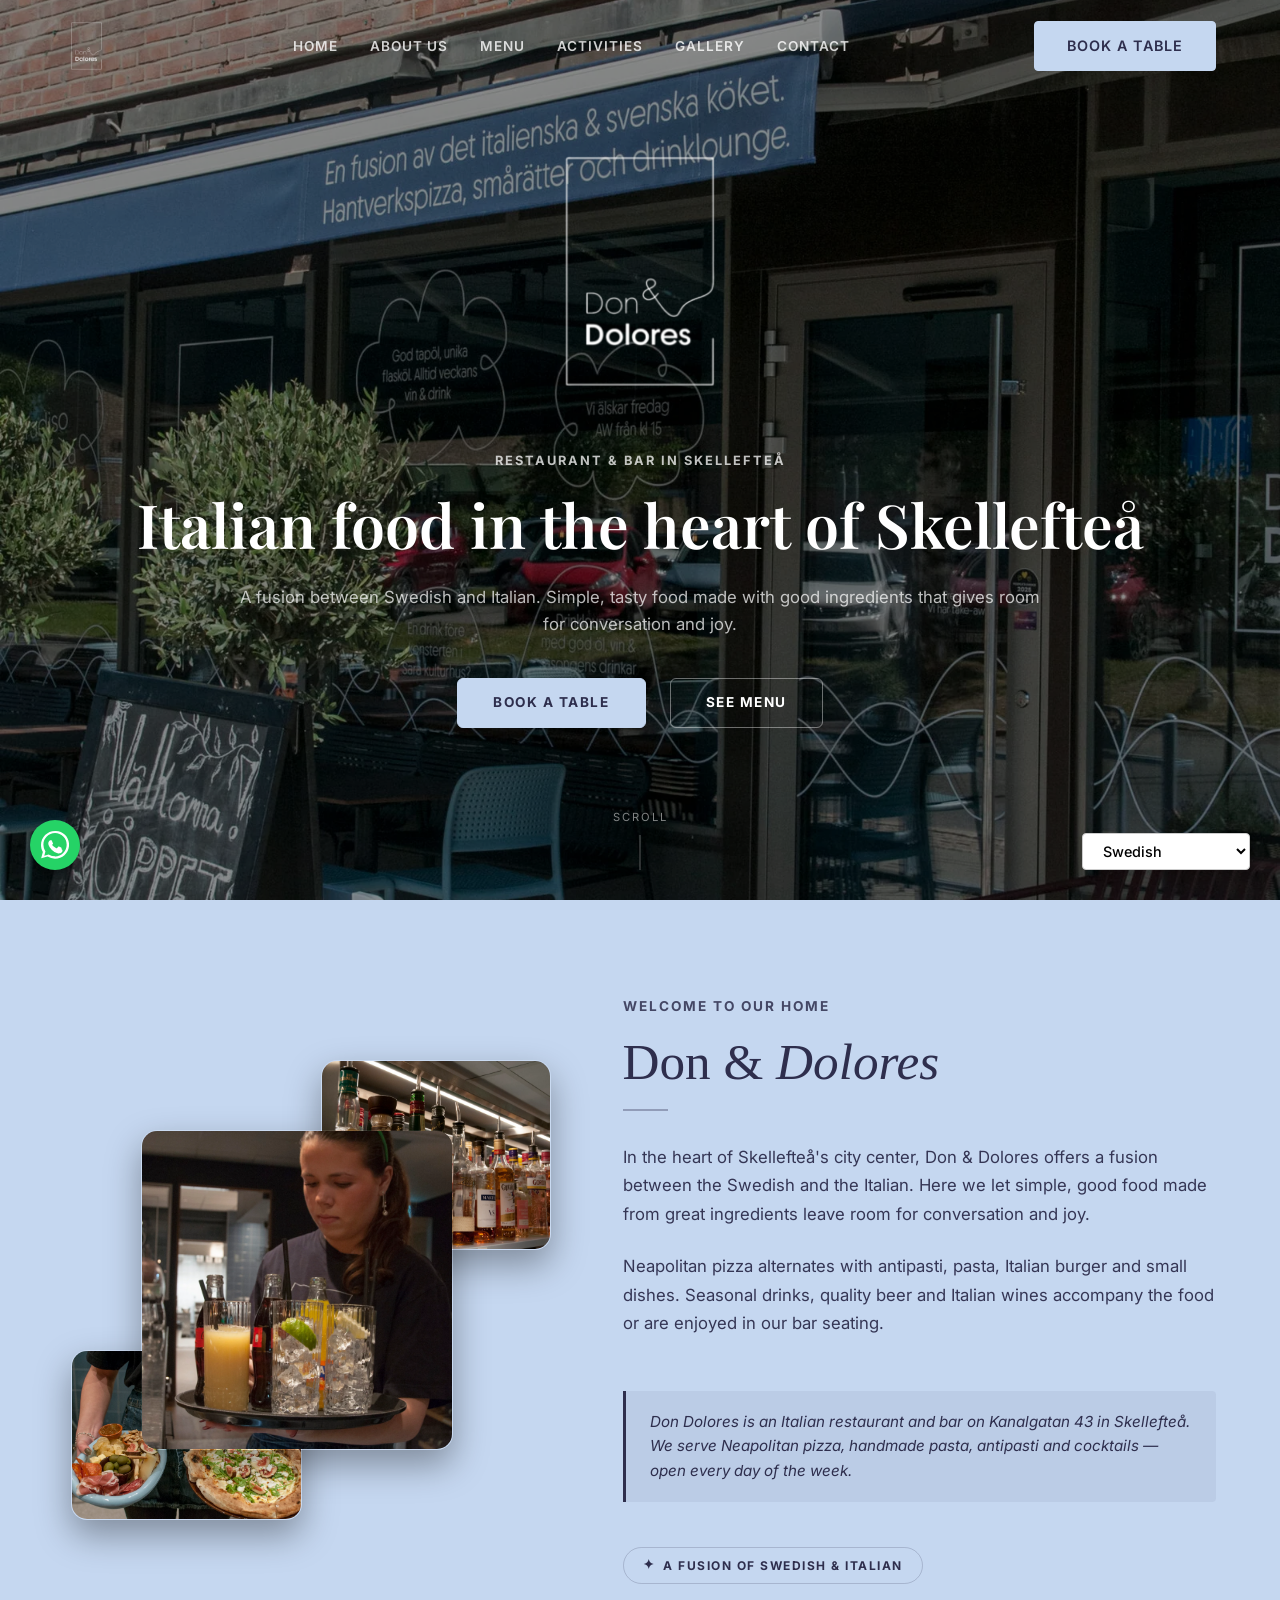
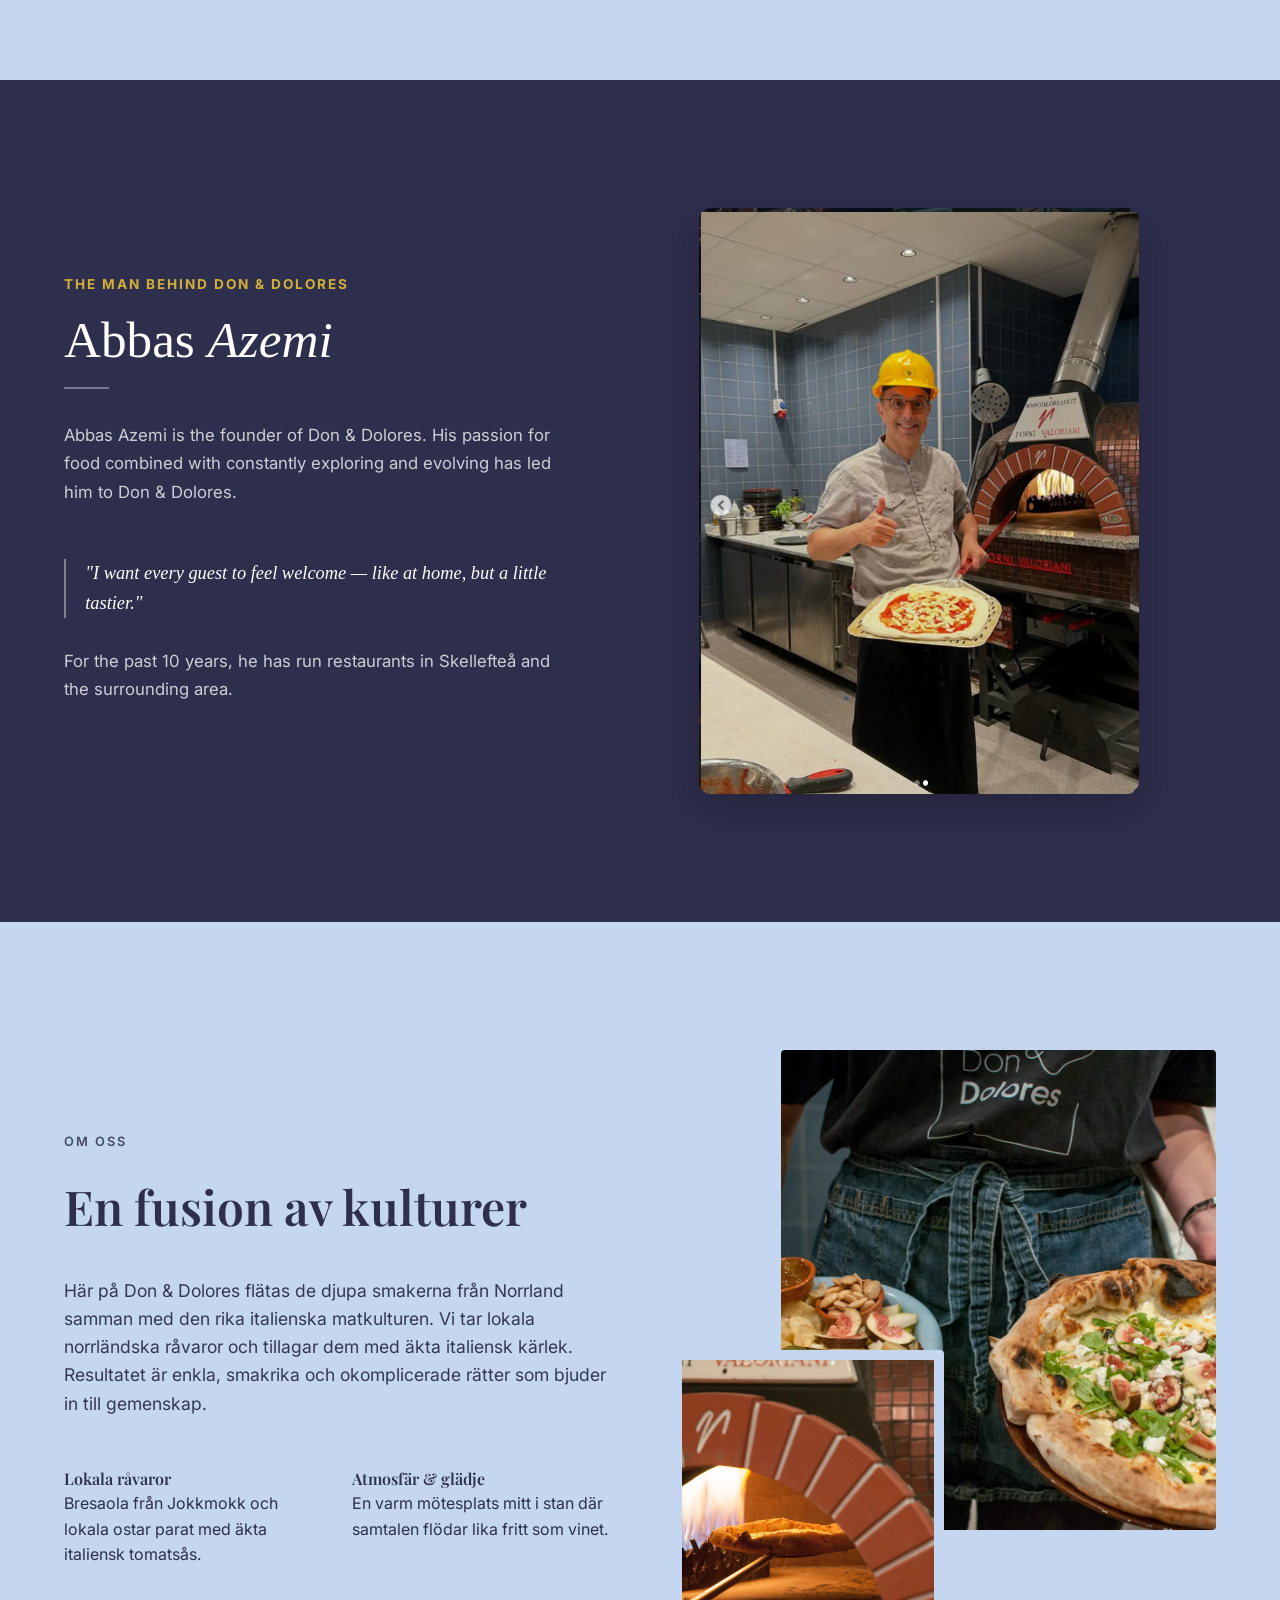
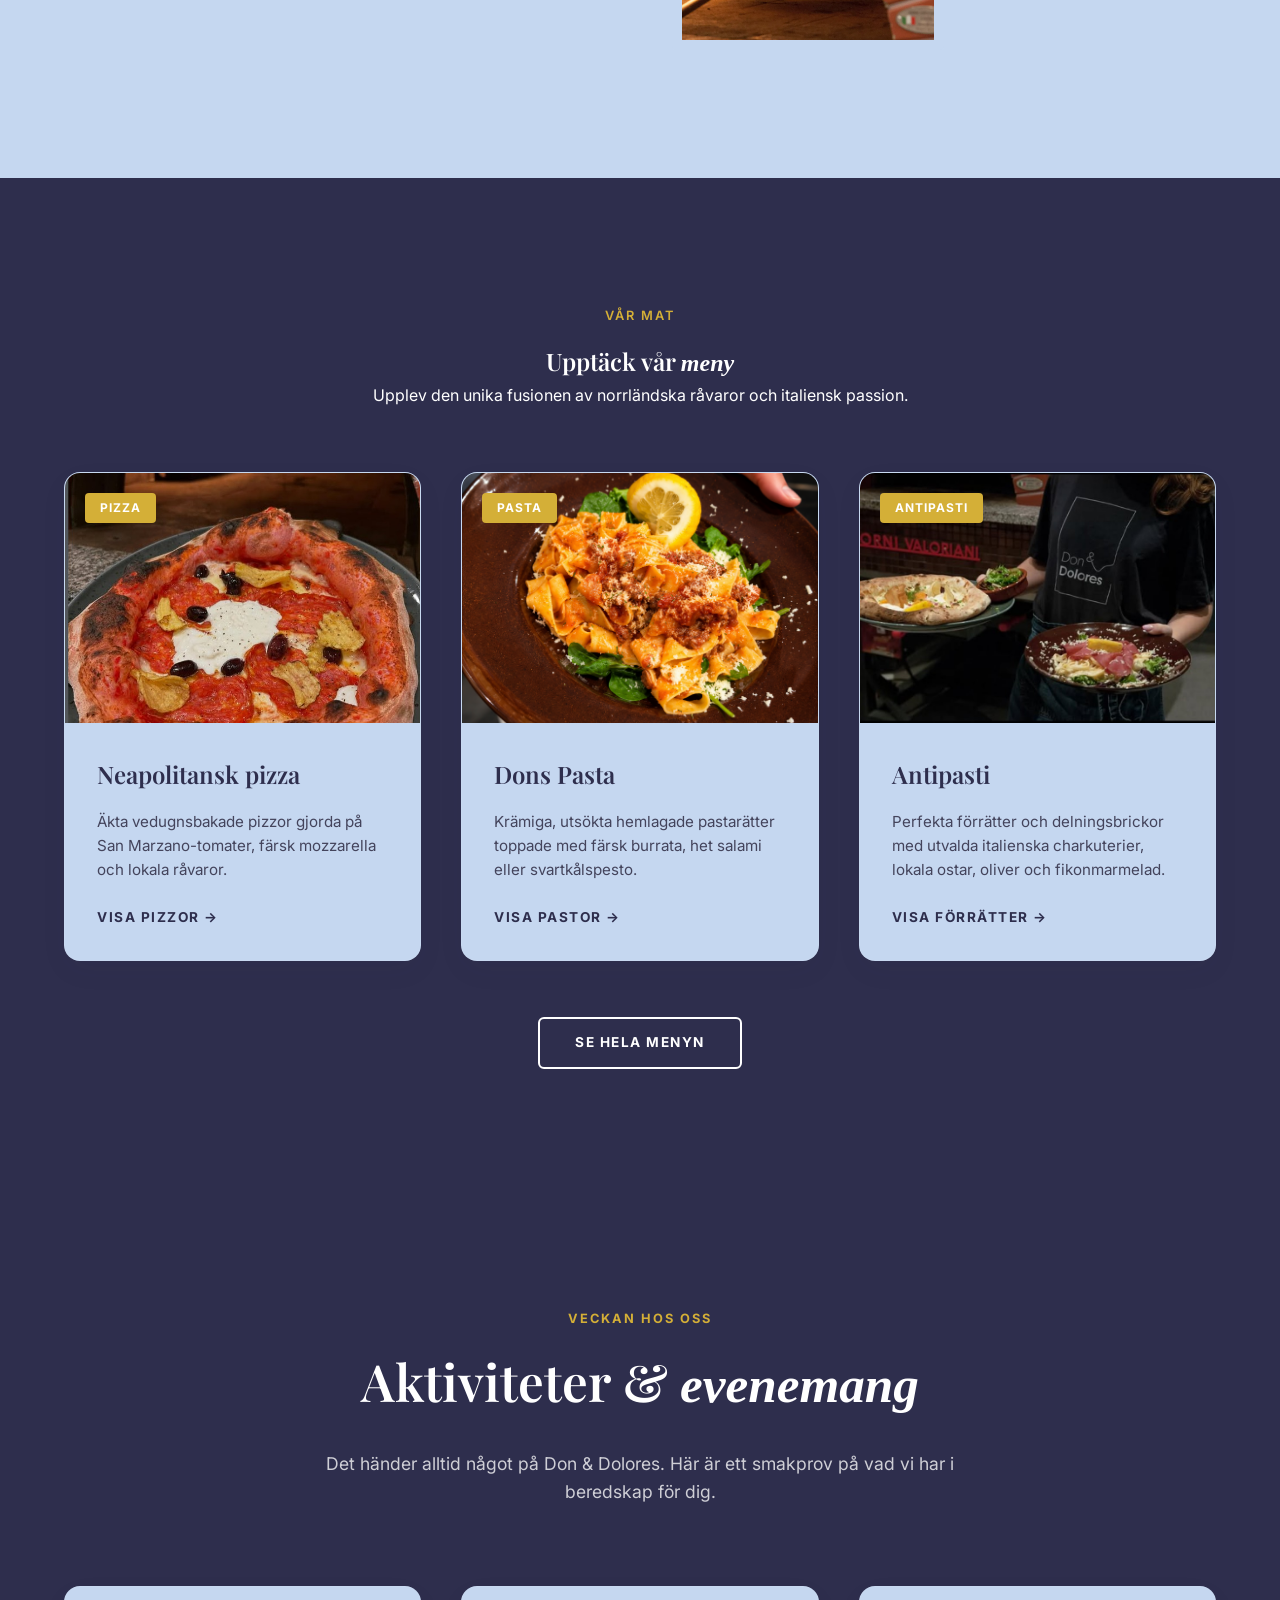
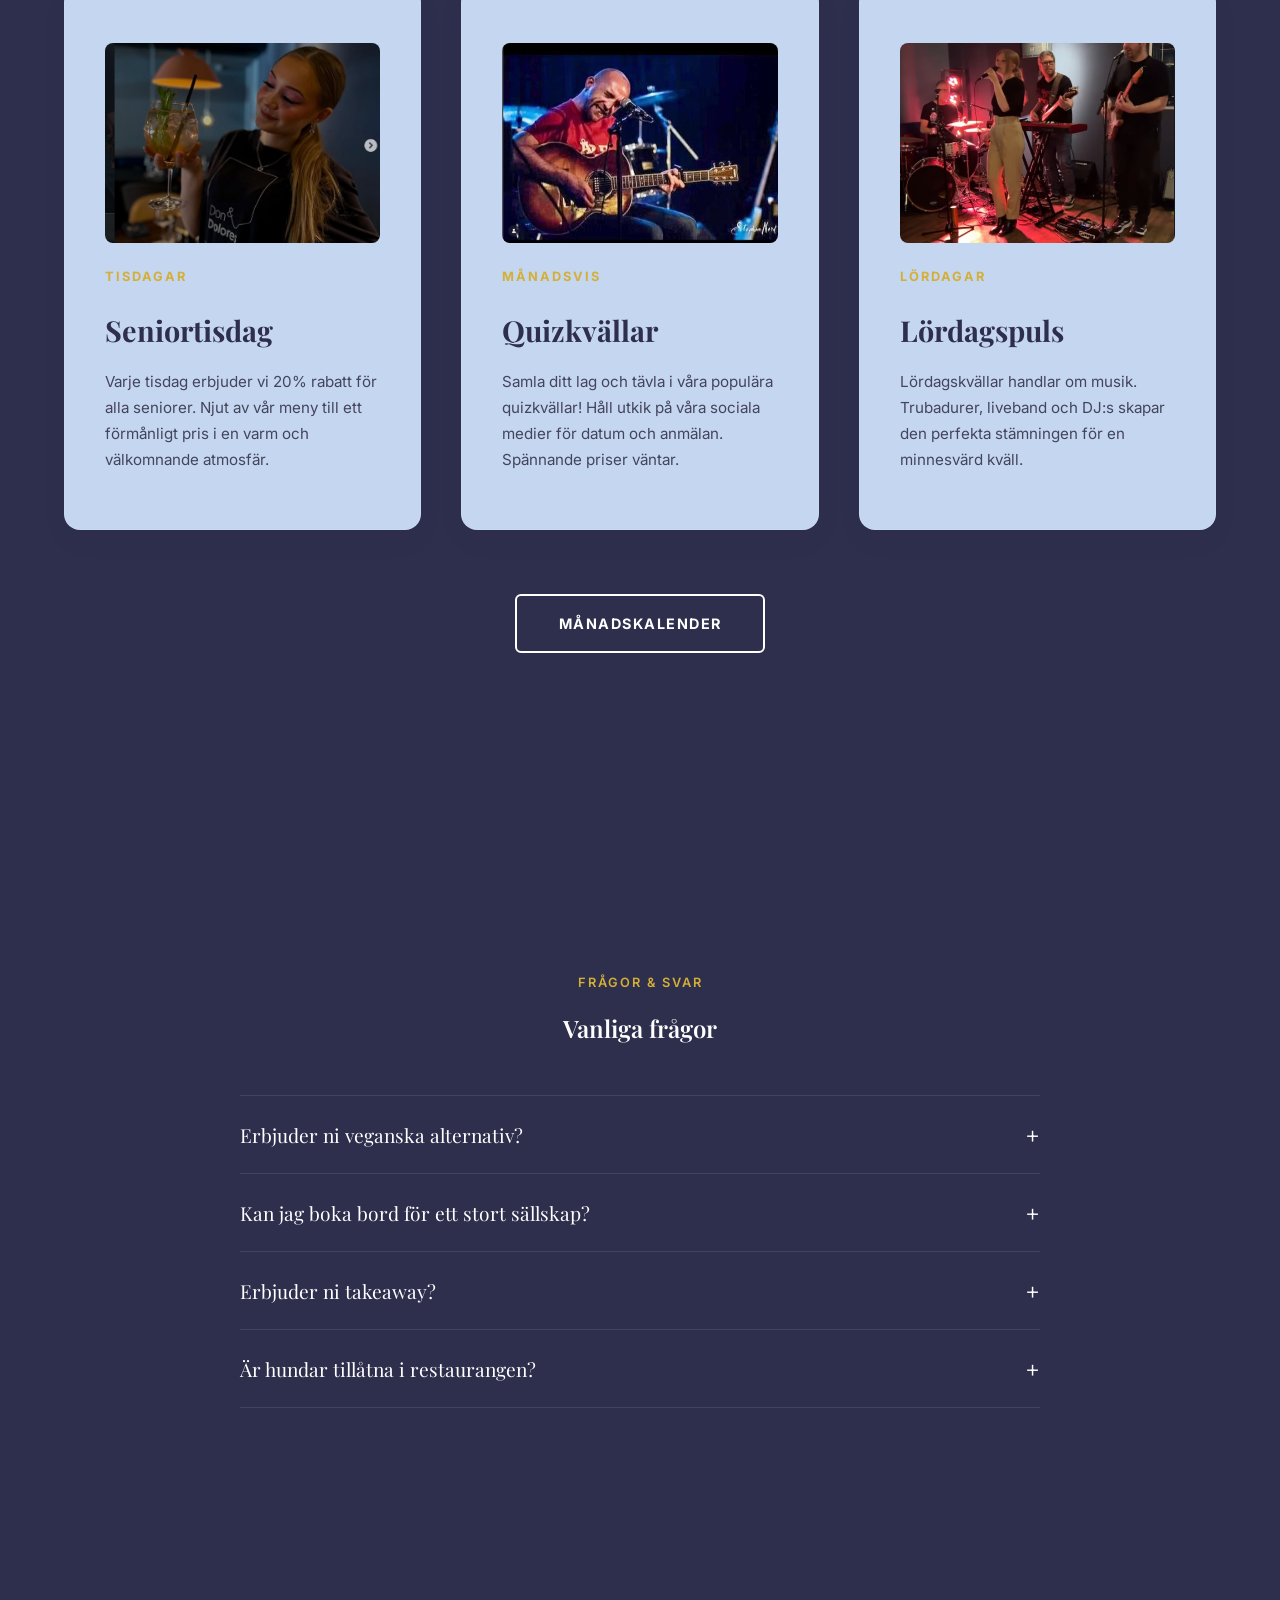
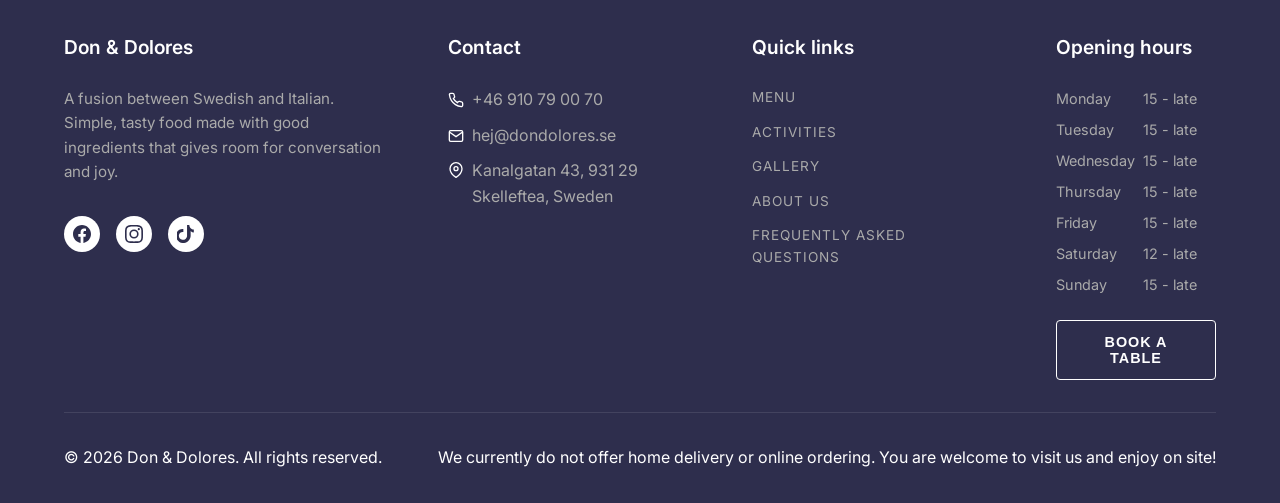
==== index.html @ 82cf6448 "Update images and design across Home, About, Gallery, and Menu" ====
<!DOCTYPE html>
<html lang="sv">

<head>
    <meta charset="UTF-8">
    <meta name="viewport" content="width=device-width, initial-scale=1.0">
    <title>Don & Dolores | Middag, Pizza & Pasta i Skellefteå</title>
    <meta name="description"
        content="Välkommen till Don & Dolores på Kanalgatan 43. Upptäck vår unika fusion av norrländska råvaror och italiensk passion.">

    <link rel="stylesheet" href="css/main.css">
    <link
        href="https://fonts.googleapis.com/css2?family=Inter:wght@300;400;600;700&family=Playfair+Display:ital,wght@0,400;0,600;1,400&display=swap"
        rel="stylesheet">
</head>

<body class="dark-hero-page">

    <!-- 1. HEADER & NAVIGATION -->
    <header>
        <div class="container nav-container">
            <!-- Logo from assets/logo.webp -->
            <a href="index.html" class="logo-container" aria-label="Don & Dolores Home">
                <img src="assets/logo.webp" alt="Don & Dolores Logo" class="logo-img">
            </a>

            <!-- Nav Menu Links (Matched to screenshot exactly) -->
            <nav>
                <ul class="nav-menu">
                    <li><a href="index.html" class="nav-link">HOME</a></li>
                    <li><a href="about.html" class="nav-link">ABOUT US</a></li>
                    <li><a href="menu.html" class="nav-link">MENU</a></li>
                    <li><a href="index.html#aktiviteter" class="nav-link">ACTIVITIES</a></li>
                    <li><a href="gallery.html" class="nav-link">GALLERY</a></li>
                    <li><a href="index.html#kontakt" class="nav-link">CONTACT</a></li>
                </ul>
            </nav>

            <!-- Action buttons -->
            <div class="nav-actions">
                <a href="#boka" class="btn btn-nav-booking open-booking">BOOK A TABLE</a>

                <!-- Mobile Navigation Toggle -->
                <button class="mobile-toggle" aria-label="Toggle Menu">
                    <span></span>
                    <span></span>
                    <span></span>
                </button>
            </div>
        </div>
    </header>

    <!-- 2. HERO SECTION -->
    <section class="hero" id="home" style="background-image: url('assets/hero-section.webp');">
        <div class="hero-overlay"></div>
        <div class="container text-center">
            <!-- Centered Boxed Logo inside Hero -->
            <div class="hero-logo-wrap" style="margin-bottom: 2rem;">
                <img src="assets/logo.webp" alt="Don & Dolores Logo" class="hero-logo-img"
                    style="width: 220px; height: auto;">
            </div>

            <span class="hero-subtitle"
                style="display: block; color: rgba(255, 255, 255, 0.75); font-size: 0.8rem; font-weight: 700; letter-spacing: 2px; text-transform: uppercase; margin-bottom: 1rem;">RESTAURANT
                & BAR IN SKELLEFTEÅ</span>
            <h1 class="hero-title"
                style="font-size: clamp(2rem, 5vw, 3.8rem); font-family: 'Playfair Display', Georgia, serif; font-weight: 600; margin-bottom: 1.5rem; color: #ffffff; line-height: 1.2;">
                Italian food in the heart of Skellefteå</h1>
            <p class="hero-desc"
                style="max-width: 800px; margin: 0 auto 2.5rem auto; font-size: 1.05rem; color: rgba(255, 255, 255, 0.8); line-height: 1.6;">
                A fusion between Swedish and Italian. Simple, tasty food made with good ingredients that gives room for
                conversation and joy.</p>

            <div class="hero-buttons">
                <a href="#boka" class="btn btn-hero-solid open-booking">BOOK A TABLE</a>
                <a href="menu.html" class="btn btn-hero-outline">SEE MENU</a>
            </div>
        </div>

        <!-- Scroll indicator -->
        <div class="hero-scroll-indicator"
            style="position: absolute; bottom: 30px; left: 50%; transform: translateX(-50%); text-align: center; color: rgba(255, 255, 255, 0.5); font-size: 0.7rem; letter-spacing: 2px; text-transform: uppercase; z-index: 2;">
            <span>SCROLL</span>
            <div
                style="width: 1.2px; height: 35px; background-color: rgba(255, 255, 255, 0.35); margin: 8px auto 0 auto;">
            </div>
        </div>
    </section>

    <!-- 2.5. DON & DOLORES (WELCOME HOME) SECTION -->
    <section class="welcome-section bg-light-blue" id="welcome-home">
        <div class="container">
            <div class="welcome-grid">
                <div class="welcome-collage">
                    <img src="gallery/16-scaled.webp" alt="Don & Dolores waitress with drinks"
                        class="welcome-collage-img collage-main">
                    <img src="gallery/3-scaled.webp" alt="Wood-fired oven pizza baking"
                        class="welcome-collage-img collage-top">
                    <img src="gallery/10-scaled.webp" alt="Cosy restaurant interior dining"
                        class="welcome-collage-img collage-bottom">
                </div>
                <div class="welcome-content">
                    <span class="welcome-subtitle">WELCOME TO OUR HOME</span>
                    <h2 class="welcome-title" style="margin-bottom: 2rem;">Don &amp; <span
                            class="italic-title-part">Dolores</span></h2>
                    <p class="welcome-text">In the heart of Skellefteå's city center, Don &amp; Dolores offers a fusion
                        between
                        the Swedish and the Italian. Here we let simple, good food made from great ingredients leave
                        room for conversation
                        and joy.</p>
                    <p class="welcome-text">Neapolitan pizza alternates with antipasti, pasta, Italian burger and small
                        dishes. Seasonal drinks, quality beer and Italian wines accompany the food or are enjoyed in
                        our bar seating.</p>
                    <div class="welcome-note">
                        Don Dolores is an Italian restaurant and bar on Kanalgatan 43 in Skellefteå. We serve
                        Neapolitan pizza, handmade pasta, antipasti and cocktails — open every day of the week.
                    </div>
                    <div class="welcome-tag-pill">
                        <span class="pill-icon">✦</span> A FUSION OF SWEDISH &amp; ITALIAN
                    </div>
                </div>
            </div>
        </div>
    </section>

    <!-- 2.6. ABBAS AZEMI (FOUNDER) SECTION -->
    <section class="founder-section bg-dark-blue" id="founder">
        <div class="container">
            <div class="welcome-grid">
                <div class="welcome-content">
                    <span class="welcome-subtitle">THE MAN BEHIND DON &amp; DOLORES</span>
                    <h2 class="welcome-title" style="margin-bottom: 2rem;">Abbas <span
                            class="italic-title-part">Azemi</span></h2>
                    <p class="welcome-text">Abbas Azemi is the founder of Don &amp; Dolores. His passion for food
                        combined with constantly exploring and evolving has led him to Don &amp; Dolores.</p>
                    <div class="founder-quote">
                        "I want every guest to feel welcome — like at home, but a little tastier."
                    </div>
                    <p class="welcome-text">For the past 10 years, he has run restaurants in Skellefteå and the
                        surrounding area.</p>
                </div>
                <div style="display: flex; justify-content: center; align-items: center;">
                    <img src="assets/owner-horizontal.jpg" alt="Abbas Azemi, founder of Don & Dolores"
                        style="width: 100%; max-width: 440px; border-radius: 12px; box-shadow: 0 15px 35px rgba(0, 0, 0, 0.2); object-fit: cover;">
                </div>
            </div>
        </div>
    </section>

    <!-- 3. OUR STORY / PHILOSOPHY SECTION (ABOUT US) -->
    <section class="philosophy bg-light-blue" id="om-oss">
        <div class="container">
            <div class="philosophy-grid">
                <div class="philosophy-content">
                    <span class="section-tag">OM OSS</span>
                    <h2>En fusion av kulturer</h2>
                    <p class="philosophy-text">
                        Här på Don &amp; Dolores flätas de djupa smakerna från Norrland samman med den rika italienska
                        matkulturen. Vi tar lokala norrländska råvaror och tillagar dem med äkta italiensk kärlek.
                        Resultatet är enkla, smakrika och okomplicerade rätter som bjuder in till gemenskap.
                    </p>
                    <div class="philosophy-highlights">
                        <div class="highlight-item">
                            <h4>Lokala råvaror</h4>
                            <p>Bresaola från Jokkmokk och lokala ostar parat med äkta italiensk tomatsås.</p>
                        </div>
                        <div class="highlight-item">
                            <h4>Atmosfär &amp; glädje</h4>
                            <p>En varm mötesplats mitt i stan där samtalen flödar lika fritt som vinet.</p>
                        </div>
                    </div>
                </div>
                <div class="philosophy-images">
                    <img src="gallery/10-scaled.webp" alt="Elegant restaurant dining room"
                        class="philosophy-img img-large">
                    <img src="gallery/17-scaled.webp" alt="Premium burrata with berry drizzle"
                        class="philosophy-img img-small">
                </div>
            </div>
        </div>
    </section>

    <!-- 3.5. MENU SECTION -->
    <section class="menu-preview-section bg-dark-blue" id="menu">
        <div class="container">
            <div class="text-center" style="max-width: 700px; margin: 0 auto 4rem auto;">
                <span class="section-tag">VÅR MAT</span>
                <h2>Upptäck vår <span class="italic-title-part">meny</span></h2>
                <p>Upplev den unika fusionen av norrländska råvaror och italiensk passion.</p>
            </div>

            <div class="events-grid">
                <!-- Card 1: Pizza -->
                <article class="event-card light-blue-card">
                    <div class="event-img-wrap">
                        <img src="assets/pizza.jpg" alt="Neapolitan Pizza" class="event-img">
                        <span class="event-day-badge" style="background: var(--accent-gold);">PIZZA</span>
                    </div>
                    <div class="event-content"
                        style="display: flex; flex-direction: column; height: calc(100% - 250px); justify-content: space-between;">
                        <div>
                            <h3 class="event-title" style="font-family: 'Playfair Display', serif;">Neapolitansk pizza
                            </h3>
                            <p class="event-desc" style="margin-bottom: 1.5rem;">Äkta vedugnsbakade pizzor gjorda på San
                                Marzano-tomater, färsk mozzarella och lokala råvaror.</p>
                        </div>
                        <a href="menu.html#pizza-category" class="activities-bottom-card-link">Visa pizzor &rarr;</a>
                    </div>
                </article>

                <!-- Card 2: Pasta -->
                <article class="event-card light-blue-card">
                    <div class="event-img-wrap">
                        <img src="assets/pasta.png" alt="Fresh Pasta" class="event-img">
                        <span class="event-day-badge" style="background: var(--accent-gold);">PASTA</span>
                    </div>
                    <div class="event-content"
                        style="display: flex; flex-direction: column; height: calc(100% - 250px); justify-content: space-between;">
                        <div>
                            <h3 class="event-title" style="font-family: 'Playfair Display', serif;">Dons Pasta</h3>
                            <p class="event-desc" style="margin-bottom: 1.5rem;">Krämiga, utsökta hemlagade pastarätter
                                toppade med färsk burrata, het salami eller svartkålspesto.</p>
                        </div>
                        <a href="menu.html#pasta-category" class="activities-bottom-card-link">Visa pastor &rarr;</a>
                    </div>
                </article>

                <!-- Card 3: Antipasti -->
                <article class="event-card light-blue-card">
                    <div class="event-img-wrap">
                        <img src="assets/Antipasti.jpg" alt="Antipasti & Shareables" class="event-img">
                        <span class="event-day-badge" style="background: var(--accent-gold);">ANTIPASTI</span>
                    </div>
                    <div class="event-content"
                        style="display: flex; flex-direction: column; height: calc(100% - 250px); justify-content: space-between;">
                        <div>
                            <h3 class="event-title" style="font-family: 'Playfair Display', serif;">Antipasti</h3>
                            <p class="event-desc" style="margin-bottom: 1.5rem;">Perfekta förrätter och delningsbrickor
                                med utvalda italienska charkuterier, lokala ostar, oliver och fikonmarmelad.</p>
                        </div>
                        <a href="menu.html#antipasti-category" class="activities-bottom-card-link">Visa förrätter
                            &rarr;</a>
                    </div>
                </article>
            </div>

            <!-- Centered See Full Menu Button -->
            <div style="text-align: center; margin-top: 3.5rem;">
                <a href="menu.html" class="btn btn-light-outline">SE HELA MENYN</a>
            </div>
        </div>
    </section>

    <!-- 4. EVENTS & SCHEDULE SECTION -->
    <section class="activities-section bg-dark-blue" id="aktiviteter">
        <div class="container">
            <div class="activities-header">
                <span class="activities-subtitle">Veckan hos oss</span>
                <h2 class="activities-title">Aktiviteter &amp; <span class="italic-title-part">evenemang</span></h2>
                <p class="activities-desc">Det händer alltid något på Don &amp; Dolores. Här är ett smakprov på vad vi
                    har i beredskap för dig.</p>
            </div>

            <!-- Top Row Grid (3 Cards) -->
            <div class="activities-grid-top">
                <!-- Card 1: Tuesdays -->
                <div class="activities-card light-blue-card">
                    <img src="assets/activities/2.jpg" alt="Seniortisdag"
                        style="width: 100%; height: 200px; object-fit: cover; border-radius: 8px; margin-bottom: 1.5rem;">
                    <span class="activities-card-tag">Tisdagar</span>
                    <h3 class="activities-card-title">Seniortisdag</h3>
                    <p class="activities-card-body">Varje tisdag erbjuder vi 20% rabatt för alla seniorer. Njut av vår
                        meny till ett förmånligt pris i en varm och välkomnande atmosfär.</p>
                </div>

                <!-- Card 2: Monthly -->
                <div class="activities-card light-blue-card">
                    <img src="assets/activities/3.jpg" alt="Quizkvällar"
                        style="width: 100%; height: 200px; object-fit: cover; border-radius: 8px; margin-bottom: 1.5rem;">
                    <span class="activities-card-tag">Månadsvis</span>
                    <h3 class="activities-card-title">Quizkvällar</h3>
                    <p class="activities-card-body">Samla ditt lag och tävla i våra populära quizkvällar! Håll utkik på
                        våra sociala medier för datum och anmälan. Spännande priser väntar.</p>
                </div>

                <!-- Card 3: Saturdays -->
                <div class="activities-card light-blue-card">
                    <img src="assets/activities/1.jpg" alt="Lördagspuls"
                        style="width: 100%; height: 200px; object-fit: cover; border-radius: 8px; margin-bottom: 1.5rem;">
                    <span class="activities-card-tag">Lördagar</span>
                    <h3 class="activities-card-title">Lördagspuls</h3>
                    <p class="activities-card-body">Lördagskvällar handlar om musik. Trubadurer, liveband och DJ:s
                        skapar den perfekta stämningen för en minnesvärd kväll.</p>
                </div>
            </div>

            <!-- Monthly Calendar Button -->
            <div class="activities-calendar-btn-wrap">
                <a href="https://www.instagram.com/dondolores_skelleftea/" target="_blank"
                    class="btn-calendar">Månadskalender</a>
            </div>

            <!-- Bottom Row Grid (3 Cards) -->
            <div class="activities-grid-bottom">
                <!-- Bottom Card 1: Gift Card -->
                <!-- <div class="activities-bottom-card light-blue-card">
                    <h3 class="activities-bottom-card-title">Presentkort</h3>
                    <p class="activities-bottom-card-body">Ge bort en upplevelse. Våra presentkort är perfekta som gåva
                        till någon du tycker om.</p>
                    <a href="#" class="activities-bottom-card-link">Köp presentkort &rarr;</a>
                </div> -->

                <!-- Bottom Card 2: Work with us -->
                <!-- <div class="activities-bottom-card light-blue-card">
                    <h3 class="activities-bottom-card-title">Jobba hos oss</h3>
                    <p class="activities-bottom-card-body">Vill du bli en del av Don &amp; Dolores-familjen? Vi söker
                        alltid passionerade medarbetare.</p>
                    <a href="mailto:hej@dondolores.se" class="activities-bottom-card-link">Skicka ansökan &rarr;</a>
                </div> -->

                <!-- Bottom Card 3: Book a Table -->
                <!-- <div class="activities-bottom-card light-blue-card">
                    <h3 class="activities-bottom-card-title">Boka ett bord</h3>
                    <p class="activities-bottom-card-body">Boka enkelt online eller kontakta oss direkt via e-post:
                        hej@dondolores.se</p>
                    <a href="#" class="activities-bottom-card-link open-booking">Boka nu &rarr;</a>
                </div> -->
            </div>
        </div>
    </section>

    <!-- 5. FAQ SECTION -->
    <section class="faq-section bg-dark-blue" id="faq">
        <div class="container">
            <div class="text-center" style="max-width: 700px; margin: 0 auto 3rem auto;">
                <span class="section-tag">FRÅGOR &amp; SVAR</span>
                <h2>Vanliga frågor</h2>
            </div>
            <div class="faq-accordion" style="max-width: 800px; margin: 0 auto;">
                <div class="faq-item">
                    <button class="faq-question">Erbjuder ni veganska alternativ?<span
                            class="faq-icon">+</span></button>
                    <div class="faq-answer">
                        <p>Ja! Vi har several vegetariska och veganska alternativ på menyn. Våra kockar anpassar även
                            gärna rätter där det är möjligt.</p>
                    </div>
                </div>
                <div class="faq-item">
                    <button class="faq-question">Kan jag boka bord för ett stort sällskap?<span
                            class="faq-icon">+</span></button>
                    <div class="faq-answer">
                        <p>Absolut. För grupper på mer än 8 personer, vänligen kontakta oss direkt via e-post eller
                            telefon så ordnar vi bästa möjliga upplevelse för er.</p>
                    </div>
                </div>
                <div class="faq-item">
                    <button class="faq-question">Erbjuder ni takeaway?<span class="faq-icon">+</span></button>
                    <div class="faq-answer">
                        <p>Vi erbjuder för närvarande inte hemleverans eller onlinebeställning för takeaway. Vi vill att
                            du ska uppleva vår mat rykande varm från ugnen här i restaurangen.</p>
                    </div>
                </div>
                <div class="faq-item">
                    <button class="faq-question">Är hundar tillåtna i restaurangen?<span
                            class="faq-icon">+</span></button>
                    <div class="faq-answer">
                        <p>Välartade hundar är välkomna på vår uteservering under sommarmånaderna. Inomhus tillåter vi
                            endast ledarhundar.</p>
                    </div>
                </div>
            </div>
        </div>
    </section>

    <!-- 6. FOOTER SECTION -->
    <footer id="kontakt">
        <div class="container">
            <div class="footer-grid">
                <!-- Col 1: Brand Info -->
                <div class="footer-col">
                    <h3 style="margin-bottom: 1.5rem;">Don & Dolores</h3>
                    <p>A fusion between Swedish and Italian. Simple, tasty food made with good ingredients that gives
                        room for conversation and joy.</p>
                    <div class="footer-socials" style="margin-top: 2rem;">
                        <a href="#" class="social-icon" aria-label="Facebook">
                            <svg viewBox="0 0 24 24">
                                <path
                                    d="M24 12.073c0-6.627-5.373-12-12-12s-12 5.373-12 12c0 5.99 4.388 10.954 10.125 11.854v-8.385H7.078v-3.47h3.047V9.43c0-3.007 1.792-4.669 4.533-4.669 1.312 0 2.686.235 2.686.235v2.953H15.83c-1.491 0-1.956.925-1.956 1.874v2.25h3.328l-.532 3.47h-2.796v8.385C19.612 23.027 24 18.062 24 12.073z"
                                    fill="currentColor" />
                            </svg>
                        </a>
                        <a href="#" class="social-icon" aria-label="Instagram">
                            <svg viewBox="0 0 24 24">
                                <path
                                    d="M12 2.163c3.204 0 3.584.012 4.85.07 3.252.148 4.771 1.691 4.919 4.919.058 1.265.069 1.645.069 4.849 0 3.205-.012 3.584-.069 4.849-.149 3.225-1.664 4.771-4.919 4.919-1.266.058-1.644.07-4.85.07-3.204 0-3.584-.012-4.849-.07-3.26-.149-4.771-1.699-4.919-4.92-.058-1.265-.07-1.644-.07-4.849 0-3.204.013-3.583.07-4.849.149-3.227 1.664-4.771 4.919-4.919 1.266-.057 1.645-.069 4.849-.069zM12 0C8.741 0 8.333.014 7.053.072 2.695.272.273 2.69.073 7.051.014 8.333 0 8.741 0 12c0 3.259.014 3.668.072 4.948.2 4.358 2.618 6.78 6.98 6.98 1.281.058 1.689.072 4.948.072 3.259 0 3.668-.014 4.948-.072 4.354-.2 6.782-2.618 6.979-6.98.059-1.28.073-1.689.073-4.948 0-3.259-.014-3.667-.072-4.947-.196-4.354-2.617-6.78-6.979-6.98C15.668.014 15.259 0 12 0zm0 5.838a6.162 6.162 0 100 12.324 6.162 6.162 0 000-12.324zM12 16a4 4 0 110-8 4 4 0 010 8zm6.406-11.845a1.44 1.44 0 100 2.881 1.44 1.44 0 000-2.881z"
                                    fill="currentColor" />
                            </svg>
                        </a>
                        <a href="#" class="social-icon" aria-label="Tiktok">
                            <svg viewBox="0 0 24 24">
                                <path
                                    d="M12.525.02c1.31-.02 2.61-.01 3.91-.02.08 1.53.63 3.09 1.75 4.17 1.12 1.11 2.7 1.62 4.24 1.79v4.03c-1.44-.17-2.86-.74-3.99-1.72-.08-.07-.17-.17-.24-.26v6.23c.12 5.64-5.06 10.42-10.74 9.75-5.18-.5-9.35-5.26-8.9-10.49.39-4.83 4.67-8.77 9.53-8.25.13.01.26.04.39.06v4.09c-.1-.03-.21-.05-.31-.06-2.6-.33-5.02 1.34-5.55 3.91-.67 3.06 1.42 6.11 4.5 6.46 2.92.36 5.8-1.57 6.22-4.47.08-.5.06-1.02.06-1.53V.02z"
                                    fill="currentColor" />
                            </svg>
                        </a>
                    </div>
                </div>

                <!-- Col 2: Contact -->
                <div class="footer-col">
                    <h3>Contact</h3>
                    <ul class="contact-list" style="list-style:none; padding:0;">
                        <li style="display:flex; align-items:center; gap: 8px; margin-bottom:10px;">
                            <svg width="16" height="16" viewBox="0 0 24 24" fill="none" stroke="currentColor"
                                stroke-width="2">
                                <path
                                    d="M22 16.92v3a2 2 0 0 1-2.18 2 19.79 19.79 0 0 1-8.63-3.07 19.5 19.5 0 0 1-6-6 19.79 19.79 0 0 1-3.07-8.67A2 2 0 0 1 4.11 2h3a2 2 0 0 1 2 1.72 12.84 12.84 0 0 0 .7 2.81 2 2 0 0 1-.45 2.11L8.09 9.91a16 16 0 0 0 6 6l1.27-1.27a2 2 0 0 1 2.11-.45 12.84 12.84 0 0 0 2.81.7A2 2 0 0 1 22 16.92z" />
                            </svg>
                            <a href="tel:+46910790070">+46 910 79 00 70</a>
                        </li>
                        <li style="display:flex; align-items:center; gap: 8px; margin-bottom:10px;">
                            <svg width="16" height="16" viewBox="0 0 24 24" fill="none" stroke="currentColor"
                                stroke-width="2">
                                <path d="M4 4h16c1.1 0 2 .9 2 2v12c0 1.1-.9 2-2 2H4c-1.1 0-2-.9-2-2V6c0-1.1.9-2 2-2z" />
                                <polyline points="22,6 12,13 2,6" />
                            </svg>
                            <a href="mailto:hej@dondolores.se">hej@dondolores.se</a>
                        </li>
                        <li style="display:flex; align-items:flex-start; gap: 8px;">
                            <svg width="16" height="16" viewBox="0 0 24 24" fill="none" stroke="currentColor"
                                stroke-width="2" style="margin-top:4px;">
                                <path d="M21 10c0 7-9 13-9 13s-9-6-9-13a9 9 0 0 1 18 0z" />
                                <circle cx="12" cy="10" r="3" />
                            </svg>
                            <a href="#" target="_blank">Kanalgatan 43, 931 29<br>Skelleftea, Sweden</a>
                        </li>
                    </ul>
                </div>

                <!-- Col 3: Quick Links -->
                <div class="footer-col">
                    <h3>Quick links</h3>
                    <ul class="footer-links">
                        <li><a href="menu.html">MENU</a></li>
                        <li><a href="index.html#aktiviteter">ACTIVITIES</a></li>
                        <li><a href="gallery.html">GALLERY</a></li>
                        <li><a href="about.html">ABOUT US</a></li>
                        <li><a href="index.html#faq">FREQUENTLY ASKED QUESTIONS</a></li>
                    </ul>
                </div>

                <!-- Col 4: Opening hours -->
                <div class="footer-col">
                    <h3>Opening hours</h3>
                    <div class="hours-list">
                        <span class="hours-day">Monday</span><span class="hours-time">15 - late</span>
                        <span class="hours-day">Tuesday</span><span class="hours-time">15 - late</span>
                        <span class="hours-day">Wednesday</span><span class="hours-time">15 - late</span>
                        <span class="hours-day">Thursday</span><span class="hours-time">15 - late</span>
                        <span class="hours-day">Friday</span><span class="hours-time">15 - late</span>
                        <span class="hours-day">Saturday</span><span class="hours-time">12 - late</span>
                        <span class="hours-day">Sunday</span><span class="hours-time">15 - late</span>
                    </div>
                    <button class="btn btn-outline open-booking"
                        style="margin-top:1.5rem; width:100%; border-color:#fff; color:#fff;">BOOK A TABLE</button>
                </div>
            </div>

            <!-- Footer Bottom -->
            <div class="footer-bottom"
                style="display:flex; justify-content:space-between; align-items:center; margin-top:2rem; padding-top:2rem; border-top:1px solid rgba(255,255,255,0.1);">
                <span class="footer-copy">© 2026 Don & Dolores. All rights reserved.</span>
                <span class="footer-note" style="text-align:center;">We currently do not offer home delivery or online
                    ordering. You are welcome to visit us and enjoy on site!</span>
            </div>
        </div>
    </footer>

    <!-- WhatsApp Floating Icon -->
    <a href="#" class="whatsapp-float">
        <svg viewBox="0 0 24 24" fill="currentColor">
            <path
                d="M12.031 0C5.383 0 0 5.383 0 12.031c0 2.112.551 4.184 1.597 6.002L.135 23.364l5.48-1.439a11.97 11.97 0 006.416 1.838h.005c6.645 0 12.028-5.383 12.028-12.027 0-3.218-1.253-6.246-3.529-8.522A11.968 11.968 0 0012.031 0zm0 21.737h-.004a9.96 9.96 0 01-5.066-1.378l-.364-.216-3.766.988.995-3.674-.236-.376a9.971 9.971 0 01-1.523-5.29c0-5.5 4.478-9.977 9.98-9.977 2.666 0 5.171 1.039 7.054 2.922a9.977 9.977 0 012.92 7.058c-.001 5.5-4.48 9.977-9.98 9.977zM17.5 14.28c-.3-.15-1.785-.88-2.062-.98-.277-.1-.479-.15-.68.15-.202.3-.778.98-.953 1.18-.175.2-.35.225-.65.075-1.493-.746-2.585-1.365-3.567-2.616-.255-.325.253-.301.696-.887.15-.2.075-.375 0-.525-.075-.15-.68-1.64-.93-2.247-.243-.591-.49-.51-.68-.52h-.581c-.2 0-.525.075-.8.375-.275.3-1.05 1.025-1.05 2.5 0 1.475 1.075 2.9 1.225 3.1.15.2 2.115 3.225 5.12 4.525.714.31 1.27.495 1.704.633.716.227 1.368.195 1.88.118.572-.086 1.785-.73 2.035-1.43.25-.7.25-1.3.175-1.43-.075-.13-.275-.205-.575-.355z" />
        </svg>
        <span class="whatsapp-tooltip">Contact us</span>
    </a>

    <!-- WAITERAID BOOKING MODAL -->
    <div class="booking-modal" id="bookingModal">
        <div class="booking-content">
            <div class="booking-header">
                <button class="booking-back" id="modalBackBtn" style="display:none;" aria-label="Go back"><svg
                        width="24" height="24" viewBox="0 0 24 24" fill="none" stroke="currentColor" stroke-width="2">
                        <polyline points="15 18 9 12 15 6"></polyline>
                    </svg></button>
                <h3 class="booking-modal-title">DON & DOLORES</h3>
                <button class="booking-close" aria-label="Close modal">&times;</button>
            </div>

            <div class="booking-body">
                <!-- STEP 1: Meal -->
                <div class="booking-step active" id="step1">
                    <p data-translate="selectMeal" style="font-size: 0.9rem; margin-bottom: 0.5rem;">Välj måltid</p>
                    <button class="meal-btn" data-translate="dinner" onclick="nextStep(2)">Middag</button>
                </div>

                <!-- STEP 2: Guests -->
                <div class="booking-step" id="step2">
                    <div class="selection-summary" data-translate="dinner">Middag</div>
                    <p data-translate="selectGuestsTitle"
                        style="font-size: 0.8rem; font-weight:700; margin: 1rem 0 0.5rem; letter-spacing:1px;">VÄLJ
                        ANTAL PERSONER</p>
                    <ul class="guest-list">
                        <li><button class="guest-btn" data-guests-count="1" onclick="selectGuests(1)">1 person</button>
                        </li>
                        <li><button class="guest-btn" data-guests-count="2" onclick="selectGuests(2)">2
                                personer</button></li>
                        <li><button class="guest-btn" data-guests-count="3" onclick="selectGuests(3)">3
                                personer</button></li>
                        <li><button class="guest-btn" data-guests-count="4" onclick="selectGuests(4)">4
                                personer</button></li>
                        <li><button class="guest-btn" data-guests-count="5" onclick="selectGuests(5)">5
                                personer</button></li>
                        <li><button class="guest-btn" data-guests-count="6" onclick="selectGuests(6)">6
                                personer</button></li>
                        <li><button class="guest-btn" data-guests-count="7" onclick="selectGuests(7)">7
                                personer</button></li>
                        <li><button class="guest-btn" data-guests-count="8" onclick="selectGuests(8)">8
                                personer</button></li>
                        <li><button class="guest-btn" data-guests-count="9+" onclick="selectGuests('9+')">9+
                                personer</button></li>
                    </ul>
                </div>

                <!-- STEP 3: Date & Children -->
                <div class="booking-step" id="step3">
                    <div class="selection-summary" data-translate="dinner">Middag</div>
                    <div class="booking-filters">
                        <select class="filter-select" id="guestCountSelect">
                            <option value="2">2 personer</option>
                        </select>
                        <select class="filter-select" id="childCountSelect">
                            <option value="0" data-translate="childrenCountDefault">Varav barn antal</option>
                            <option value="0" data-translate="children0">0 Barn</option>
                            <option value="1" data-translate="children1">1 Barn</option>
                            <option value="2" data-translate="children2">2 Barn</option>
                        </select>
                    </div>

                    <div class="calendar-view">
                        <div class="month-block">
                            <h4 class="month-title" id="monthTitle" data-month-name="JULI" data-year="2026">JULI 2026
                            </h4>
                            <div class="calendar-grid">
                                <div class="cal-day-header" data-day="1">MÅN</div>
                                <div class="cal-day-header" data-day="2">TIS</div>
                                <div class="cal-day-header" data-day="3">ONS</div>
                                <div class="cal-day-header" data-day="4">TOR</div>
                                <div class="cal-day-header" data-day="5">FRE</div>
                                <div class="cal-day-header" data-day="6">LÖR</div>
                                <div class="cal-day-header" data-day="7">SÖN</div>
                                <div class="cal-day disabled">29</div>
                                <div class="cal-day disabled">30</div>
                                <div class="cal-day disabled">01</div>
                                <div class="cal-day active" onclick="selectDate('3 July')">02</div>
                                <div class="cal-day">03</div>
                                <div class="cal-day">04</div>
                                <div class="cal-day">05</div>
                                <div class="cal-day">06</div>
                                <div class="cal-day">07</div>
                                <div class="cal-day">08</div>
                                <div class="cal-day">09</div>
                                <div class="cal-day">10</div>
                                <div class="cal-day">11</div>
                                <div class="cal-day">12</div>
                                <div class="cal-day">13</div>
                                <div class="cal-day">14</div>
                                <div class="cal-day">15</div>
                                <div class="cal-day">16</div>
                                <div class="cal-day">17</div>
                                <div class="cal-day">18</div>
                                <div class="cal-day">19</div>
                                <div class="cal-day">20</div>
                                <div class="cal-day">21</div>
                                <div class="cal-day">22</div>
                                <div class="cal-day">23</div>
                                <div class="cal-day">24</div>
                                <div class="cal-day">25</div>
                                <div class="cal-day">26</div>
                                <div class="cal-day">27</div>
                                <div class="cal-day">28</div>
                                <div class="cal-day">29</div>
                                <div class="cal-day">30</div>
                                <div class="cal-day">31</div>
                                <div class="cal-day disabled">01</div>
                                <div class="cal-day disabled">02</div>
                            </div>
                        </div>
                    </div>
                </div>

                <!-- STEP 4: Time Selection -->
                <div class="booking-step" id="step4">
                    <div class="selection-summary" data-translate="dinner" style="margin-bottom:0.5rem;">Dinner</div>
                    <div class="selection-details">
                        <span><svg width="14" height="14" viewBox="0 0 24 24" fill="none" stroke="currentColor"
                                stroke-width="2">
                                <path d="M17 21v-2a4 4 0 0 0-4-4H5a4 4 0 0 0-4 4v2"></path>
                                <circle cx="9" cy="7" r="4"></circle>
                                <path d="M23 21v-2a4 4 0 0 0-3-3.87"></path>
                                <path d="M16 3.13a4 4 0 0 1 0 7.75"></path>
                            </svg> <span id="finalGuests">2 guests</span></span>
                        <span><svg width="14" height="14" viewBox="0 0 24 24" fill="none" stroke="currentColor"
                                stroke-width="2">
                                <rect x="3" y="4" width="18" height="18" rx="2" ry="2"></rect>
                                <line x1="16" y1="2" x2="16" y2="6"></line>
                                <line x1="8" y1="2" x2="8" y2="6"></line>
                                <line x1="3" y1="10" x2="21" y2="10"></line>
                            </svg> <span id="finalDate">3 July</span></span>
                        <span><svg width="14" height="14" viewBox="0 0 24 24" fill="none" stroke="currentColor"
                                stroke-width="2">
                                <circle cx="12" cy="12" r="10"></circle>
                                <polyline points="12 6 12 12 16 14"></polyline>
                            </svg> <span data-translate="time">Tid</span></span>
                    </div>

                    <div class="time-list">
                        <div class="time-row"><span>16:00</span><button class="btn-book-time"
                                data-translate="book">BOKA</button></div>
                        <div class="time-row"><span>16:15</span><button class="btn-book-time"
                                data-translate="book">BOKA</button></div>
                        <div class="time-row"><span>16:30</span><button class="btn-book-time"
                                data-translate="book">BOKA</button></div>
                        <div class="time-row"><span>16:45</span><button class="btn-book-time"
                                data-translate="book">BOKA</button></div>
                        <div class="time-row"><span>17:00</span><button class="btn-book-time"
                                data-translate="book">BOKA</button></div>
                        <div class="time-row"><span>17:15</span><button class="btn-book-time"
                                data-translate="book">BOKA</button></div>
                        <div class="time-row"><span>17:30</span><button class="btn-book-time"
                                data-translate="book">BOKA</button></div>
                    </div>
                </div>

            </div>

            <!-- Modal Footer -->
            <div class="booking-footer">
                <div class="booking-footer-left">
                    <span style="font-weight:700; letter-spacing: -1px; font-size:1.1rem; color:#ccc;">BB<span
                            style="font-size:0.6rem; vertical-align:top; display:inline-block; line-height:1; margin-left:2px;">BOKA<br>BORD</span></span>
                    <a href="#"
                        style="color:#aaa; text-decoration:none; display:flex; align-items:center; gap:4px; font-size:0.8rem; margin-left:15px;"><svg
                            width="14" height="14" viewBox="0 0 24 24" fill="none" stroke="currentColor"
                            stroke-width="2">
                            <path d="M15 3h4a2 2 0 0 1 2 2v14a2 2 0 0 1-2 2h-4"></path>
                            <polyline points="10 17 15 12 10 7"></polyline>
                            <line x1="15" y1="12" x2="3" y2="12"></line>
                        </svg> <span data-translate="login">Logga in</span></a>
                </div>
                <div class="booking-footer-right" style="position: relative;">
                    <button class="lang-switch-btn"
                        style="background: none; border: none; color: inherit; font-size: inherit; display: flex; align-items: center; gap: 2px; cursor: pointer; padding: 0;">
                        <svg width="12" height="12" viewBox="0 0 24 24" fill="none" stroke="currentColor"
                            stroke-width="2" style="margin-right:2px;">
                            <circle cx="12" cy="12" r="10"></circle>
                            <line x1="2" y1="12" x2="22" y2="12"></line>
                            <path
                                d="M12 2a15.3 15.3 0 0 1 4 10 15.3 15.3 0 0 1-4 10 15.3 15.3 0 0 1-4-10 15.3 15.3 0 0 1 4-10z">
                            </path>
                        </svg>
                        <span class="current-lang">Swedish</span>
                    </button>
                    <div class="lang-dropdown">
                        <button class="lang-dropdown-option active" data-lang="sv"
                            style="background: none; border: none; width: 100%; text-align: left; display: flex; justify-content: space-between; align-items: center; font-size: 0.8rem; padding: 8px 12px; cursor: pointer;">
                            <span>Swedish</span>
                            <span class="check-icon">✓</span>
                        </button>
                        <button class="lang-dropdown-option" data-lang="en"
                            style="background: none; border: none; width: 100%; text-align: left; display: flex; justify-content: space-between; align-items: center; font-size: 0.8rem; padding: 8px 12px; cursor: pointer;">
                            <span>English</span>
                            <span class="check-icon" style="display: none;">✓</span>
                        </button>
                    </div>
                </div>
            </div>
        </div>
    </div>

    <!-- Floating Language Switcher -->
    <div class="lang-switcher-float">
        <select class="lang-select">
            <option value="" disabled>Select Language</option>
            <option value="en">English</option>
            <option value="sv" selected>Swedish</option>
        </select>
    </div>

    <script src="js/main.js"></script>
</body>

</html>
---- css/main.css ----
:root {
    --bg-light: #C5D7F0;
    --bg-dark: #2E2E4D;
    --bg-darker: #2E2E4D;
    --text-primary: #1C1B1A;
    --text-secondary: #5A5A58;
    --accent-gold: #D4AF37;
    --border-light: rgba(0,0,0,0.1);
    --border-dark: rgba(255,255,255,0.1);
    --modal-bg: #FFFFFF;
    --btn-blue: #00A3D9;
}

* {
    box-sizing: border-box;
    margin: 0;
    padding: 0;
}

body {
    font-family: 'Inter', sans-serif;
    color: var(--text-primary);
    background-color: var(--bg-light);
    line-height: 1.6;
    overflow-x: hidden;
}

h1, h2, h3, h4, h5, h6 {
    font-family: 'Playfair Display', serif;
    font-weight: 600;
}

a {
    color: inherit;
    text-decoration: none;
    transition: color 0.3s ease;
}

.text-center { text-align: center; }
.container {
    width: 90%;
    max-width: 1200px;
    margin: 0 auto;
}

/* BUTTONS */
.btn {
    display: inline-block;
    padding: 0.8rem 2rem;
    font-size: 0.9rem;
    font-weight: 600;
    text-transform: uppercase;
    letter-spacing: 1px;
    border: none;
    cursor: pointer;
    transition: all 0.3s ease;
    border-radius: 4px;
}

.btn-nav-booking {
    background-color: #2E2E4D !important;
    color: #ffffff !important;
    border: 1px solid #2E2E4D !important;
    transition: all 0.3s cubic-bezier(0.165, 0.84, 0.44, 1);
}
.btn-nav-booking:hover {
    background-color: transparent !important;
    color: #2E2E4D !important;
    transform: translateY(-2px);
}

/* Dark header / dark banner responsive overrides */
header.scrolled .btn-nav-booking,
.dark-hero-page header:not(.scrolled) .btn-nav-booking {
    background-color: #C5D7F0 !important;
    color: #2E2E4D !important;
    border-color: #C5D7F0 !important;
}
header.scrolled .btn-nav-booking:hover,
.dark-hero-page header:not(.scrolled) .btn-nav-booking:hover {
    background-color: transparent !important;
    color: #ffffff !important;
    border-color: #ffffff !important;
}

.btn-outline {
    background-color: transparent;
    border: 1px solid var(--text-primary);
    color: var(--text-primary);
}
.btn-outline:hover {
    background-color: var(--text-primary);
    color: var(--bg-light);
}

/* HEADER & NAV */
header {
    position: fixed;
    top: 0;
    left: 0;
    width: 100%;
    z-index: 1000;
    padding: 1rem 0;
    background: transparent;
    border-bottom: 1px solid transparent;
    transition: background 0.3s ease, padding 0.3s ease, border-color 0.3s ease;
}

header.scrolled {
    background-color: #2E2E4D !important;
    background: #2E2E4D !important;
    backdrop-filter: blur(10px);
    border-bottom: 1px solid var(--border-dark);
    padding: 0.5rem 0;
}

.nav-container {
    display: flex;
    justify-content: space-between;
    align-items: center;
}

.logo-container {
    height: 60px;
    color: #fff;
    display: inline-block;
    transition: transform 0.3s ease;
}

.logo-svg {
    height: 100%;
    width: auto;
}

.nav-menu {
    display: flex;
    gap: 2rem;
    list-style: none;
}

.nav-link {
    font-size: 0.85rem;
    font-weight: 600;
    text-transform: uppercase;
    letter-spacing: 1px;
    color: #fff;
    opacity: 0.8;
}
.nav-link:hover, .nav-link.active {
    opacity: 1;
    color: var(--accent-gold);
}

.nav-actions {
    display: flex;
    align-items: center;
    gap: 1.5rem;
}

.mobile-toggle {
    display: none;
    background: none;
    border: none;
    cursor: pointer;
    flex-direction: column;
    gap: 5px;
}

.mobile-toggle span {
    display: block;
    width: 25px;
    height: 2px;
    background: #fff;
}

/* HERO */
.hero {
    height: 100vh;
    min-height: 600px;
    position: relative;
    display: flex;
    align-items: center;
    color: #fff;
    padding-top: 80px;
    background-attachment: fixed;
    background-size: cover;
    background-position: center;
    background-repeat: no-repeat;
}

.hero .container {
    position: relative;
    z-index: 2;
}

.hero-overlay {
    position: absolute;
    top: 0;
    left: 0;
    width: 100%;
    height: 100%;
    background: rgba(0, 0, 0, 0.45);
    z-index: 1;
}

.hero-subtitle {
    display: block;
    font-size: 0.9rem;
    letter-spacing: 3px;
    text-transform: uppercase;
    margin-bottom: 1rem;
    color: var(--accent-gold);
}

.hero-title {
    font-size: clamp(3rem, 5vw, 5rem);
    line-height: 1.1;
    margin-bottom: 1.5rem;
}

.hero-desc {
    font-size: 1.2rem;
    max-width: 600px;
    margin: 0 auto 3rem auto;
    opacity: 0.9;
}

.hero-buttons {
    display: flex;
    gap: 1.5rem;
    justify-content: center;
    align-items: center;
}
.hero-buttons .btn:first-child {
    background-color: transparent;
    border: 1px solid #fff;
    color: #fff;
}

/* SECTION COMMON */
section {
    padding: 8rem 0;
}

.section-tag {
    display: block;
    font-size: 0.8rem;
    letter-spacing: 2px;
    text-transform: uppercase;
    color: var(--accent-gold);
    margin-bottom: 1rem;
    font-weight: 600;
}

/* PHILOSOPHY */
.philosophy-grid {
    display: grid;
    grid-template-columns: 1fr 1fr;
    gap: 4rem;
    align-items: center;
}

.philosophy-content h2 {
    font-size: 3rem;
    margin-bottom: 2rem;
}

.philosophy-text {
    font-size: 1.1rem;
    color: var(--text-secondary);
    margin-bottom: 3rem;
}

.philosophy-highlights {
    display: grid;
    grid-template-columns: 1fr 1fr;
    gap: 2rem;
}

.philosophy-images {
    position: relative;
    height: 600px;
}

.philosophy-images img {
    position: absolute;
    object-fit: cover;
    border-radius: 4px;
}

.img-large {
    width: 80%;
    height: 80%;
    top: 0;
    right: 0;
}

.img-small {
    width: 50%;
    height: 50%;
    bottom: 0;
    left: 0;
    border: 10px solid var(--bg-light);
}

/* MENU PAGE LIST */
.menu-category {
    margin-bottom: 4rem;
}
.menu-category-title {
    margin-bottom: 2rem;
    text-transform: uppercase;
    font-size: 1.2rem;
    letter-spacing: 1px;
    color: #fff;
}
.menu-item {
    margin-bottom: 1.5rem;
}
.menu-item-row {
    display: flex;
    align-items: baseline;
    justify-content: space-between;
    margin-bottom: 0.5rem;
}
.menu-item-name {
    font-family: 'Inter', sans-serif;
    font-size: 1.2rem;
    font-weight: 400;
    white-space: nowrap;
}
.menu-item-dots {
    flex-grow: 1;
    border-bottom: 1px dotted rgba(255,255,255,0.4);
    margin: 0 15px;
    position: relative;
    top: -5px;
}
.menu-item-price {
    font-weight: 600;
    font-size: 1.1rem;
    white-space: nowrap;
}
.menu-item-desc {
    font-size: 0.9rem;
    color: #ccc;
    max-width: 800px;
}

.events-grid {
    display: grid;
    grid-template-columns: repeat(auto-fit, minmax(280px, 1fr));
    gap: 2.5rem;
}

.event-card {
    background: #fff;
    border-radius: 16px;
    overflow: hidden;
    box-shadow: 0 10px 30px rgba(46, 46, 77, 0.15);
    transition: transform 0.4s cubic-bezier(0.165, 0.84, 0.44, 1), box-shadow 0.4s cubic-bezier(0.165, 0.84, 0.44, 1);
    border: 1px solid rgba(255, 255, 255, 0.05);
}

.event-card:hover {
    transform: translateY(-10px);
    box-shadow: 0 20px 45px rgba(46, 46, 77, 0.35);
}

.event-img-wrap {
    position: relative;
    height: 250px;
}

.event-img {
    width: 100%;
    height: 100%;
    object-fit: cover;
}

.event-day-badge {
    position: absolute;
    top: 20px;
    left: 20px;
    background: var(--bg-dark);
    color: #fff;
    padding: 5px 15px;
    font-size: 0.75rem;
    font-weight: 700;
    letter-spacing: 1px;
    border-radius: 4px;
}

.event-content {
    padding: 2rem;
}

.event-title {
    font-size: 1.5rem;
    margin-bottom: 1rem;
}

.event-desc {
    color: var(--text-secondary);
    margin-bottom: 1.5rem;
    font-size: 0.95rem;
}

/* FAQ SECTION */
.faq-accordion {
    border-top: 1px solid var(--border-dark);
}

.faq-item {
    border-bottom: 1px solid var(--border-dark);
}

.faq-question {
    width: 100%;
    background: none;
    border: none;
    color: #fff;
    padding: 1.5rem 0;
    font-size: 1.2rem;
    font-family: 'Playfair Display', serif;
    text-align: left;
    display: flex;
    justify-content: space-between;
    align-items: center;
    cursor: pointer;
}

.faq-icon {
    font-size: 1.5rem;
    transition: transform 0.3s ease;
    font-family: 'Inter', sans-serif;
    font-weight: 300;
}

.faq-item.active .faq-icon {
    transform: rotate(45deg);
}

.faq-answer {
    max-height: 0;
    overflow: hidden;
    transition: max-height 0.3s ease, padding 0.3s ease;
    color: #ccc;
    font-size: 1rem;
}

.faq-item.active .faq-answer {
    padding-bottom: 1.5rem;
    max-height: 500px;
}

/* FOOTER */
footer {
    background-color: var(--bg-darker);
    color: #fff;
    padding: 6rem 0 2rem 0;
}

.footer-grid {
    display: grid;
    grid-template-columns: 2fr 1.5fr 1.5fr 1fr;
    gap: 4rem;
}

.footer-col h3 {
    font-size: 1.2rem;
    margin-bottom: 1.5rem;
    font-family: 'Inter', sans-serif;
    font-weight: 600;
}

.footer-col p {
    color: #aaa;
    font-size: 0.95rem;
}

.footer-socials {
    display: flex;
    gap: 1rem;
}

.social-icon {
    width: 36px;
    height: 36px;
    border-radius: 50%;
    background: #fff;
    color: var(--bg-darker);
    display: flex;
    align-items: center;
    justify-content: center;
    transition: all 0.3s ease;
}
.social-icon:hover {
    background: var(--accent-gold);
    color: #fff;
}
.social-icon svg {
    width: 18px;
    height: 18px;
}

.contact-list a, .footer-links a {
    color: #aaa;
    transition: color 0.3s ease;
}
.contact-list a:hover, .footer-links a:hover {
    color: var(--accent-gold);
}

.footer-links {
    list-style: none;
}
.footer-links li {
    margin-bottom: 0.8rem;
    font-size: 0.85rem;
    letter-spacing: 1px;
}

.hours-list {
    display: grid;
    grid-template-columns: 1fr 1fr;
    gap: 0.5rem;
    color: #aaa;
    font-size: 0.9rem;
}

.whatsapp-float {
    position: fixed;
    bottom: 30px;
    left: 30px;
    background-color: #25d366;
    color: #fff;
    width: 50px;
    height: 50px;
    border-radius: 50%;
    display: flex;
    align-items: center;
    justify-content: center;
    box-shadow: 0 4px 10px rgba(0,0,0,0.3);
    z-index: 100;
    transition: transform 0.3s ease;
}
.whatsapp-float:hover {
    transform: scale(1.1);
}
.whatsapp-float svg {
    width: 28px;
    height: 28px;
}
.whatsapp-tooltip {
    position: absolute;
    left: 60px;
    background: #fff;
    color: #000;
    padding: 5px 15px;
    border-radius: 20px;
    font-size: 0.8rem;
    font-weight: 600;
    white-space: nowrap;
    opacity: 0;
    pointer-events: none;
    transition: opacity 0.3s ease;
}
.whatsapp-float:hover .whatsapp-tooltip {
    opacity: 1;
}


/* MULTI-STEP BOOKING MODAL */
.booking-modal {
    position: fixed;
    top: 0;
    left: 0;
    width: 100%;
    height: 100%;
    background: rgba(0,0,0,0.7);
    display: flex;
    align-items: center;
    justify-content: center;
    z-index: 2000;
    opacity: 0;
    visibility: hidden;
    transition: all 0.3s ease;
}

.booking-modal.show {
    opacity: 1;
    visibility: visible;
}

.booking-content {
    background: var(--modal-bg);
    width: 90%;
    max-width: 600px;
    border-radius: 8px;
    overflow: hidden;
    transform: translateY(20px);
    transition: transform 0.3s ease;
    color: #000;
    display: flex;
    flex-direction: column;
    max-height: 90vh;
}

.booking-modal.show .booking-content {
    transform: translateY(0);
}

.booking-header {
    background: #fff;
    color: #000;
    padding: 1rem;
    display: flex;
    align-items: center;
    justify-content: space-between;
    border-bottom: 1px solid #eee;
}

.booking-modal-title {
    font-family: 'Inter', sans-serif;
    font-size: 1rem;
    font-weight: 700;
    letter-spacing: 1px;
    flex-grow: 1;
    text-align: center;
}

.booking-back, .booking-close {
    background: none;
    border: none;
    color: #000;
    cursor: pointer;
}
.booking-close {
    font-size: 1.5rem;
    line-height: 1;
    font-weight: bold;
}

.booking-body {
    padding: 2rem;
    flex-grow: 1;
    overflow-y: auto;
}

.booking-step {
    display: none;
    animation: fadeIn 0.3s ease forwards;
}

.booking-step.active {
    display: block;
}

@keyframes fadeIn {
    from { opacity: 0; transform: translateY(10px); }
    to { opacity: 1; transform: translateY(0); }
}

.meal-btn {
    width: 100%;
    padding: 15px;
    text-align: left;
    background: #fff;
    border: 1px solid #ddd;
    border-radius: 4px;
    font-size: 1.1rem;
    cursor: pointer;
    transition: border-color 0.2s;
}
.meal-btn:hover {
    border-color: #000;
}

.selection-summary {
    padding: 15px;
    border: 1px solid #eee;
    background: #f9f9f9;
    border-radius: 4px;
    font-size: 1.1rem;
}

.guest-list {
    list-style: none;
    border: 1px solid #eee;
    border-radius: 4px;
}
.guest-list li {
    border-bottom: 1px solid #eee;
}
.guest-list li:last-child {
    border-bottom: none;
}
.guest-btn {
    width: 100%;
    padding: 15px;
    text-align: left;
    background: none;
    border: none;
    font-size: 1rem;
    cursor: pointer;
}
.guest-btn:hover {
    background: #f5f5f5;
}

.booking-filters {
    display: flex;
    gap: 10px;
    margin-top: 15px;
    margin-bottom: 20px;
}
.filter-select {
    flex: 1;
    padding: 10px;
    border: 1px solid #ddd;
    border-radius: 4px;
    font-size: 1rem;
    background: #fff;
}

.calendar-view {
    border: 1px solid #eee;
    padding: 15px;
    border-radius: 4px;
}
.month-title {
    text-align: center;
    font-family: 'Inter', sans-serif;
    font-size: 0.9rem;
    margin-bottom: 15px;
    letter-spacing: 1px;
}
.calendar-grid {
    display: grid;
    grid-template-columns: repeat(7, 1fr);
    gap: 5px;
    text-align: center;
}
.cal-day-header {
    font-size: 0.7rem;
    font-weight: 700;
    color: #666;
    margin-bottom: 10px;
}
.cal-day {
    padding: 10px 0;
    font-size: 0.9rem;
    cursor: pointer;
    border-radius: 4px;
}
.cal-day:hover:not(.disabled) {
    background: #f0f0f0;
}
.cal-day.disabled {
    color: #ccc;
    cursor: not-allowed;
}
.cal-day.active {
    background: #fff;
    border: 1px solid #000;
    font-weight: bold;
}

.selection-details {
    display: flex;
    gap: 15px;
    font-size: 0.9rem;
    color: #666;
    margin-bottom: 15px;
}
.selection-details span {
    display: flex;
    align-items: center;
    gap: 5px;
}

.time-list {
    border: 1px solid #eee;
    border-radius: 4px;
}
.time-row {
    display: flex;
    justify-content: space-between;
    align-items: center;
    padding: 10px 15px;
    border-bottom: 1px solid #eee;
}
.time-row:last-child {
    border-bottom: none;
}
.btn-book-time {
    background: var(--btn-blue);
    color: #fff;
    border: none;
    padding: 8px 15px;
    border-radius: 4px;
    font-weight: 600;
    cursor: pointer;
}
.btn-book-time:hover {
    background: #0088b5;
}

.booking-footer {
    padding: 10px 15px;
    background: #f9f9f9;
    border-top: 1px solid #eee;
    display: flex;
    justify-content: space-between;
    align-items: center;
}

/* RESPONSIVE */
@media (max-width: 900px) {
    .philosophy-grid, .footer-grid {
        grid-template-columns: 1fr;
    }
    .events-grid {
        grid-template-columns: 1fr 1fr;
    }
    .nav-menu {
        display: none;
    }
    .mobile-toggle {
        display: flex;
    }
}
@media (max-width: 600px) {
    .events-grid {
        grid-template-columns: 1fr;
    }
    .hero-title {
        font-size: 2.5rem;
    }
}

/* Booking modal language switcher */
.lang-switch-btn {
    background: none;
    border: none;
    color: #aaa;
    font-size: 0.8rem;
    display: flex;
    align-items: center;
    gap: 2px;
    cursor: pointer;
    padding: 0;
    transition: color 0.2s;
}
.lang-switch-btn:hover {
    color: #fff;
}
.lang-dropdown {
    display: none;
    position: absolute;
    bottom: calc(100% + 5px);
    right: 0;
    background: #ffffff;
    border: 1px solid #e0e0e0;
    border-radius: 4px;
    box-shadow: 0 -4px 12px rgba(0,0,0,0.15);
    z-index: 100;
    min-width: 110px;
    padding: 4px 0;
    animation: slideUp 0.2s ease forwards;
}
.lang-dropdown.show {
    display: block;
}
@keyframes slideUp {
    from { opacity: 0; transform: translateY(5px); }
    to { opacity: 1; transform: translateY(0); }
}
.lang-dropdown-option {
    width: 100%;
    padding: 8px 12px;
    text-align: left;
    background: none;
    border: none;
    font-size: 0.8rem;
    color: #333;
    cursor: pointer;
    display: flex;
    justify-content: space-between;
    align-items: center;
    transition: background 0.2s, color 0.2s;
}
.lang-dropdown-option:hover {
    background: #f5f5f5;
    color: #000;
}
.lang-dropdown-option.active {
    font-weight: 600;
    color: #000;
}
.lang-dropdown-option .check-icon {
    font-size: 0.75rem;
    font-weight: bold;
    color: #000;
}

/* Floating language switcher at bottom-right of page */
.lang-switcher-float {
    position: fixed;
    bottom: 30px;
    right: 30px;
    z-index: 1000;
}
.lang-switcher-float select {
    background: #ffffff;
    color: #000000;
    padding: 8px 16px;
    border-radius: 4px;
    border: 1px solid #ccc;
    box-shadow: 0 4px 10px rgba(0,0,0,0.15);
    font-size: 0.9rem;
    cursor: pointer;
    font-family: 'Inter', sans-serif;
    font-weight: 500;
    outline: none;
    transition: border-color 0.2s, box-shadow 0.2s;
}
.lang-switcher-float select:hover {
    border-color: #999;
}
.lang-switcher-float select:focus {
    border-color: #666;
    box-shadow: 0 4px 12px rgba(0,0,0,0.2);
}

/* REDESIGNED ACTIVITIES & EVENTS SECTION */
.activities-section {
    background-color: #C5D7F0;
    color: #1c1b1a;
    padding: 7rem 0;
}

.activities-header {
    text-align: center;
    max-width: 700px;
    margin: 0 auto 5rem auto;
}

.activities-subtitle {
    display: block;
    font-size: 0.8rem;
    font-weight: 700;
    text-transform: uppercase;
    letter-spacing: 2px;
    margin-bottom: 0.75rem;
    color: #2E2E4D;
}

.activities-title {
    font-size: clamp(2.4rem, 4vw, 3.2rem);
    margin-bottom: 1.5rem;
    color: #1c1b1a;
    font-family: 'Playfair Display', serif;
}

.activities-desc {
    color: #2e2e4d;
    font-size: 1.1rem;
    opacity: 0.9;
}

.activities-grid-top {
    display: grid;
    grid-template-columns: repeat(auto-fit, minmax(280px, 1fr));
    gap: 2.5rem;
    margin-bottom: 2rem;
}

.activities-card {
    background: #2E2E4D;
    color: #fff;
    padding: 3.5rem 2.5rem;
    border-radius: 16px;
    display: flex;
    flex-direction: column;
    justify-content: flex-start;
    box-shadow: 0 10px 30px rgba(46, 46, 77, 0.15);
    border: 1px solid rgba(255, 255, 255, 0.05);
    transition: transform 0.4s cubic-bezier(0.165, 0.84, 0.44, 1), box-shadow 0.4s cubic-bezier(0.165, 0.84, 0.44, 1);
}

.activities-card:hover {
    transform: translateY(-10px);
    box-shadow: 0 20px 45px rgba(46, 46, 77, 0.35);
}

.activities-card-tag {
    font-size: 0.8rem;
    color: var(--accent-gold);
    margin-bottom: 1.2rem;
    text-transform: uppercase;
    letter-spacing: 2px;
    font-weight: 700;
}

.activities-card-title {
    font-size: 1.8rem;
    margin-bottom: 1rem;
    font-family: 'Playfair Display', serif;
    color: #fff;
    font-weight: 700;
}

.activities-card-body {
    color: rgba(255, 255, 255, 0.85);
    font-size: 0.95rem;
    line-height: 1.7;
}

.activities-calendar-btn-wrap {
    text-align: center;
    margin: 4rem 0 5rem 0;
}

.btn-calendar {
    display: inline-block;
    background: transparent;
    color: #1c1b1a;
    border: 2px solid #1c1b1a;
    padding: 1rem 2.6rem;
    font-size: 0.9rem;
    font-weight: 700;
    text-transform: uppercase;
    letter-spacing: 1.5px;
    border-radius: 6px;
    text-decoration: none;
    transition: background 0.3s ease, color 0.3s ease, transform 0.2s ease, box-shadow 0.2s ease;
}

.btn-calendar:hover {
    background: #1c1b1a;
    color: #C5D7F0;
    transform: translateY(-2px);
    box-shadow: 0 6px 15px rgba(28, 27, 26, 0.15);
}

.btn-calendar:active {
    transform: translateY(0);
}

.activities-grid-bottom {
    display: grid;
    grid-template-columns: repeat(auto-fit, minmax(280px, 1fr));
    gap: 2.5rem;
}

.activities-bottom-card {
    background: #2E2E4D;
    color: #fff;
    padding: 3.5rem 2.5rem;
    border-radius: 16px;
    display: flex;
    flex-direction: column;
    justify-content: space-between;
    box-shadow: 0 10px 30px rgba(46, 46, 77, 0.15);
    border: 1px solid rgba(255, 255, 255, 0.05);
    min-height: 270px;
    transition: transform 0.4s cubic-bezier(0.165, 0.84, 0.44, 1), box-shadow 0.4s cubic-bezier(0.165, 0.84, 0.44, 1);
}

.activities-bottom-card:hover {
    transform: translateY(-10px);
    box-shadow: 0 20px 45px rgba(46, 46, 77, 0.35);
}

.activities-bottom-card-title {
    font-size: 1.6rem;
    margin-bottom: 1rem;
    font-family: 'Playfair Display', serif;
    color: #fff;
    font-weight: 700;
}

.activities-bottom-card-body {
    color: rgba(255, 255, 255, 0.8);
    font-size: 0.95rem;
    line-height: 1.7;
    margin-bottom: 1.5rem;
}

.activities-bottom-card-link {
    color: var(--accent-gold);
    font-size: 0.85rem;
    font-weight: 700;
    text-transform: uppercase;
    letter-spacing: 1.5px;
    text-decoration: none;
    display: inline-flex;
    align-items: center;
    gap: 6px;
    margin-top: auto;
    transition: gap 0.3s ease, opacity 0.2s ease;
}

.activities-bottom-card:hover .activities-bottom-card-link,
.event-card:hover .activities-bottom-card-link {
    gap: 12px;
}

.activities-bottom-card-link:hover {
    opacity: 0.85;
}

/* SHARED WELCOME & FOUNDER SECTIONS */
.welcome-section {
    background-color: var(--bg-dark);
    color: #fff;
    padding: 6rem 0;
    position: relative;
}

.about-hero-padding {
    padding-top: 10rem;
}

.welcome-grid {
    display: grid;
    grid-template-columns: 1fr 1.2fr;
    gap: 4rem;
    align-items: center;
}

.welcome-image-wrap {
    position: relative;
    border-radius: 16px;
    overflow: hidden;
    box-shadow: 0 15px 40px rgba(0,0,0,0.3);
    border: 1px solid rgba(255,255,255,0.05);
}

.welcome-image {
    width: 100%;
    height: auto;
    display: block;
    object-fit: cover;
}

.welcome-content {
    display: flex;
    flex-direction: column;
    justify-content: center;
}

.welcome-subtitle {
    font-size: 0.85rem;
    font-weight: 700;
    text-transform: uppercase;
    letter-spacing: 2px;
    color: var(--accent-gold);
    margin-bottom: 1rem;
}

.welcome-title {
    font-size: clamp(2.5rem, 4vw, 3.5rem);
    margin-bottom: 2rem;
    font-family: 'Playfair Display', serif;
    line-height: 1.1;
}

.welcome-text {
    color: rgba(255,255,255,0.85);
    font-size: 1.05rem;
    line-height: 1.7;
    margin-bottom: 1.5rem;
}

/* Founder Section */
.founder-section {
    background-color: #C5D7F0;
    color: #1c1b1a;
    padding: 8rem 0;
}

.founder-section .welcome-text {
    color: #2e2e4d;
    opacity: 0.9;
}

.founder-section .welcome-title {
    color: #1c1b1a;
}

.founder-section .welcome-subtitle {
    color: #2E2E4D;
}

.founder-grid {
    display: grid;
    grid-template-columns: 1.2fr 1fr;
    gap: 4rem;
    align-items: center;
}

.founder-content {
    display: flex;
    flex-direction: column;
    justify-content: center;
}

.founder-subtitle {
    font-size: 0.85rem;
    font-weight: 700;
    text-transform: uppercase;
    letter-spacing: 2px;
    color: #2E2E4D;
    margin-bottom: 1rem;
}

.founder-title {
    font-size: clamp(2.5rem, 4vw, 3.5rem);
    margin-bottom: 2rem;
    font-family: 'Playfair Display', serif;
    color: #1c1b1a;
    line-height: 1.1;
}

.founder-text {
    color: #2e2e4d;
    font-size: 1.05rem;
    line-height: 1.7;
    margin-bottom: 1.5rem;
    opacity: 0.9;
}

.founder-image-wrap {
    position: relative;
    border-radius: 16px;
    overflow: hidden;
    box-shadow: 0 15px 40px rgba(46, 46, 77, 0.15);
    border: 1px solid rgba(0,0,0,0.05);
}

/* Divider lines */
.divider-line {
    display: flex;
    align-items: center;
    text-align: center;
    margin-top: 3.5rem;
    font-size: 0.85rem;
    font-weight: 700;
    letter-spacing: 1.5px;
    text-transform: uppercase;
}

.divider-line-light {
    color: rgba(255, 255, 255, 0.6);
}

.divider-line-dark {
    color: rgba(46, 46, 77, 0.8);
}

.divider-line::before,
.divider-line::after {
    content: '';
    flex: 1;
}

.divider-line-light::before,
.divider-line-light::after {
    border-bottom: 1px solid rgba(255, 255, 255, 0.2);
}

.divider-line-dark::before,
.divider-line-dark::after {
    border-bottom: 1.5px solid rgba(46, 46, 77, 0.3);
}

.divider-line::before {
    margin-right: 1.5rem;
}

.divider-line::after {
    margin-left: 1.5rem;
}

@media (max-width: 991px) {
    .welcome-grid, .founder-grid {
        grid-template-columns: 1fr;
        gap: 3rem;
    }
    .welcome-image-wrap, .founder-image-wrap {
        max-width: 550px;
        margin: 0 auto;
    }
    .founder-grid .founder-image-wrap {
        grid-row: 1;
    }
}

/* Custom Collage Layout for Homepage Welcome Section */
.welcome-collage {
    position: relative;
    height: 460px;
    width: 100%;
    max-width: 480px;
    margin: 0 auto;
}

.welcome-collage-img {
    position: absolute;
    border-radius: 16px;
    box-shadow: 0 15px 35px rgba(0, 0, 0, 0.35);
    border: 1px solid rgba(255, 255, 255, 0.08);
    object-fit: cover;
    transition: transform 0.4s cubic-bezier(0.165, 0.84, 0.44, 1), box-shadow 0.4s cubic-bezier(0.165, 0.84, 0.44, 1);
}

.welcome-collage-img:hover {
    transform: scale(1.05) translateY(-5px);
    box-shadow: 0 25px 50px rgba(0, 0, 0, 0.5);
    z-index: 10 !important;
}

.collage-main {
    width: 65%;
    height: 320px;
    top: 70px;
    left: 70px;
    z-index: 3;
}

.collage-top {
    width: 48%;
    height: 190px;
    top: 0;
    right: 0;
    z-index: 2;
}

.collage-bottom {
    width: 48%;
    height: 170px;
    bottom: 0;
    left: 0;
    z-index: 1;
}

/* Button dark outline with rich hover state */
.btn-dark-outline {
    background: transparent;
    border: 2px solid #2E2E4D;
    color: #2E2E4D;
    padding: 0.8rem 2.2rem;
    font-size: 0.85rem;
    font-weight: 700;
    text-transform: uppercase;
    letter-spacing: 1.5px;
    border-radius: 6px;
    cursor: pointer;
    transition: all 0.3s cubic-bezier(0.165, 0.84, 0.44, 1);
    display: inline-block;
}

.btn-dark-outline:hover {
    background: #2E2E4D;
    color: #fff;
    transform: translateY(-3px);
    box-shadow: 0 8px 20px rgba(46, 46, 77, 0.25);
}

@media (max-width: 991px) {
    .welcome-collage {
        height: 380px;
        max-width: 400px;
        margin-bottom: 2rem;
    }
    .collage-main {
        width: 65%;
        height: 260px;
        top: 60px;
        left: 60px;
    }
    .collage-top {
        width: 48%;
        height: 150px;
    }
    .collage-bottom {
        width: 48%;
        height: 140px;
    }
}

/* --- CLIENT FEEDBACK UPDATES --- */

/* Hero logo and button updates */
.hero-logo-wrap {
    display: flex;
    justify-content: center;
    align-items: center;
    margin-bottom: 2.5rem;
}
.hero-logo-svg {
    width: 140px;
    height: auto;
    color: #ffffff;
}
.btn-outline-white {
    background-color: transparent;
    border: 1.2px solid #ffffff;
    color: #ffffff;
    font-family: 'Inter', sans-serif;
    font-weight: 400;
    font-size: 0.85rem;
    letter-spacing: 1.5px;
    padding: 0.7rem 2.2rem;
    transition: all 0.3s ease;
}
.btn-outline-white:hover {
    background-color: #ffffff;
    color: #2E2E4D;
}

/* Section background alternates */
.bg-light-blue {
    background-color: #C5D7F0 !important;
    color: #2E2E4D !important;
}
.bg-light-blue h1,
.bg-light-blue h2,
.bg-light-blue h3,
.bg-light-blue h4 {
    color: #2E2E4D !important;
}
.bg-light-blue .welcome-subtitle,
.bg-light-blue .section-tag {
    color: #2E2E4D !important;
    opacity: 0.85;
}
.bg-light-blue .welcome-text,
.bg-light-blue .philosophy-text {
    color: #2E2E4D !important;
    opacity: 0.95;
}
.bg-light-blue .divider-line-light {
    color: rgba(46, 46, 77, 0.65) !important;
}
.bg-light-blue .divider-line-light::before,
.bg-light-blue .divider-line-light::after {
    border-bottom: 1.5px solid rgba(46, 46, 77, 0.25) !important;
}

.bg-dark-blue {
    background-color: #2E2E4D !important;
    color: #ffffff !important;
}
.bg-dark-blue h1,
.bg-dark-blue h2,
.bg-dark-blue h3,
.bg-dark-blue h4 {
    color: #ffffff !important;
}
.bg-dark-blue .welcome-subtitle,
.bg-dark-blue .section-tag,
.bg-dark-blue .activities-subtitle {
    color: var(--accent-gold) !important;
    opacity: 1;
}
.bg-dark-blue .welcome-text,
.bg-dark-blue .philosophy-text,
.bg-dark-blue .activities-desc {
    color: rgba(255, 255, 255, 0.85) !important;
}
.bg-dark-blue .divider-line-dark {
    color: rgba(255, 255, 255, 0.6) !important;
}
.bg-dark-blue .divider-line-dark::before,
.bg-dark-blue .divider-line-dark::after {
    border-bottom: 1px solid rgba(255, 255, 255, 0.2) !important;
}
.bg-dark-blue .btn-calendar {
    color: #ffffff !important;
    border-color: #ffffff !important;
}
.bg-dark-blue .btn-calendar:hover {
    background-color: #ffffff !important;
    color: #2E2E4D !important;
}

.bg-light-cream {
    background-color: #C5D7F0 !important;
    color: #2E2E4D !important;
}
.bg-light-cream h1,
.bg-light-cream h2,
.bg-light-cream h3,
.bg-light-cream h4 {
    color: #2E2E4D !important;
}
.bg-light-cream .welcome-subtitle,
.bg-light-cream .section-tag {
    color: #2E2E4D !important;
    opacity: 0.85;
}
.bg-light-cream .welcome-text,
.bg-light-cream .philosophy-text {
    color: #2E2E4D !important;
    opacity: 0.95;
}
.bg-light-cream .faq-question {
    color: #2E2E4D !important;
}
.bg-light-cream .faq-answer {
    color: #2E2E4D !important;
    opacity: 0.9;
}
.bg-light-cream .faq-item {
    border-bottom: 1px solid rgba(46, 46, 77, 0.15) !important;
}
.bg-light-cream .faq-accordion {
    border-top: 1px solid rgba(46, 46, 77, 0.15) !important;
}

/* Card overrides for alternating sections */
.event-card.light-card {
    background: #ffffff !important;
    color: #2E2E4D !important;
    box-shadow: 0 10px 30px rgba(46, 46, 77, 0.08) !important;
}
.event-card.light-card .event-title {
    color: #2E2E4D !important;
}
.event-card.light-card .event-desc {
    color: #44445c !important;
}
.event-card.light-card .activities-bottom-card-link {
    color: #2E2E4D !important;
    font-weight: 700;
}
.event-card.light-card .activities-bottom-card-link:hover {
    color: var(--accent-gold) !important;
}

.activities-card.dark-card,
.activities-bottom-card.dark-card {
    background: var(--bg-darker) !important;
    color: #ffffff !important;
    border: 1px solid rgba(255, 255, 255, 0.05) !important;
    box-shadow: 0 10px 30px rgba(0, 0, 0, 0.2) !important;
}
.activities-card.dark-card .activities-card-body,
.activities-bottom-card.dark-card .activities-bottom-card-body {
    color: rgba(255, 255, 255, 0.8) !important;
}

.btn-light-outline {
    background: transparent;
    border: 2px solid #ffffff;
    color: #ffffff;
    padding: 0.8rem 2.2rem;
    font-size: 0.85rem;
    font-weight: 700;
    text-transform: uppercase;
    letter-spacing: 1.5px;
    border-radius: 6px;
    cursor: pointer;
    transition: all 0.3s cubic-bezier(0.165, 0.84, 0.44, 1);
    display: inline-block;
}
.btn-light-outline:hover {
    background: #ffffff;
    color: #2E2E4D;
    transform: translateY(-3px);
    box-shadow: 0 8px 20px rgba(255, 255, 255, 0.15);
}

/* Welcome section note & tag pill updates */
.welcome-note {
    background-color: rgba(46, 46, 77, 0.06);
    border-left: 3px solid #2E2E4D;
    padding: 1.2rem 1.5rem;
    margin: 1.8rem 0;
    font-size: 0.95rem;
    font-style: italic;
    color: #2E2E4D;
    line-height: 1.6;
    border-radius: 0 4px 4px 0;
}
.welcome-tag-pill {
    display: inline-flex;
    align-items: center;
    gap: 8px;
    padding: 0.5rem 1.2rem;
    border: 1px solid rgba(46, 46, 77, 0.2);
    border-radius: 30px;
    font-size: 0.75rem;
    font-weight: 700;
    letter-spacing: 1.5px;
    color: #2E2E4D;
    text-transform: uppercase;
    background: transparent;
    margin-top: 1rem;
    width: fit-content;
}
.welcome-tag-pill .pill-icon {
    font-size: 0.8rem;
    color: #2E2E4D;
    line-height: 1;
}

/* Dark background variations for welcome note & tag pill */
.bg-dark-blue .welcome-note {
    background-color: rgba(255, 255, 255, 0.08);
    border-left-color: var(--accent-gold);
    color: #ffffff;
}
.bg-dark-blue .welcome-tag-pill {
    border-color: rgba(255, 255, 255, 0.3);
    color: #ffffff;
}
.bg-dark-blue .welcome-tag-pill .pill-icon {
    color: var(--accent-gold);
}

/* Welcome title elegant upright serif and short underline line */
.welcome-title {
    font-family: Georgia, 'Times New Roman', serif !important;
    font-style: normal !important;
    font-weight: 400 !important;
    color: #2E2E4D !important;
    display: block !important;
}
.welcome-title::after {
    content: '';
    display: block;
    width: 45px;
    height: 1.5px;
    background-color: rgba(46, 46, 77, 0.35);
    margin-top: 1.2rem;
}
.bg-dark-blue .welcome-title {
    color: #ffffff !important;
}
.bg-dark-blue .welcome-title::after {
    background-color: rgba(255, 255, 255, 0.35);
}

/* Image-based Logo styles */
.logo-img {
    height: 100%;
    width: auto;
    display: block;
}
.hero-logo-img {
    width: 140px;
    height: auto;
    display: block;
    margin: 0 auto;
}

/* Italic styling for the last word of headings */
.italic-title-part {
    font-style: italic !important;
    font-family: Georgia, 'Times New Roman', serif !important;
}

/* Founder quote block style */
.founder-quote {
    border-left: 2px solid rgba(46, 46, 77, 0.3);
    color: #2E2E4D;
    font-family: Georgia, 'Times New Roman', serif;
    font-style: italic;
    font-size: 1.15rem;
    line-height: 1.6;
    padding-left: 1.2rem;
    margin: 1.8rem 0;
}
.bg-dark-blue .founder-quote {
    border-left-color: rgba(255, 255, 255, 0.4);
    color: #ffffff;
}

/* Founder Image Carousel */
.founder-carousel {
    position: relative;
    width: 100%;
    max-width: 440px;
    height: 540px;
    border-radius: 12px;
    overflow: hidden;
    box-shadow: 0 15px 35px rgba(0, 0, 0, 0.2);
    margin: 0 auto;
}
.carousel-track {
    position: relative;
    width: 100%;
    height: 100%;
}
.carousel-slide {
    position: absolute;
    top: 0;
    left: 0;
    width: 100%;
    height: 100%;
    opacity: 0;
    transition: opacity 0.5s ease-in-out;
    z-index: 1;
}
.carousel-slide.active {
    opacity: 1;
    z-index: 2;
}
.founder-image {
    width: 100%;
    height: 100%;
    object-fit: cover;
    display: block;
}
.carousel-arrow {
    position: absolute;
    top: 50%;
    transform: translateY(-50%);
    background: rgba(0, 0, 0, 0.3);
    color: #fff;
    border: none;
    width: 36px;
    height: 36px;
    border-radius: 50%;
    cursor: pointer;
    z-index: 10;
    display: flex;
    align-items: center;
    justify-content: center;
    font-size: 0.9rem;
    transition: background 0.3s ease;
}
.carousel-arrow:hover {
    background: rgba(0, 0, 0, 0.6);
}
.carousel-arrow.prev {
    left: 12px;
}
.carousel-arrow.next {
    right: 12px;
}
.carousel-dots {
    position: absolute;
    bottom: 15px;
    left: 50%;
    transform: translateX(-50%);
    display: flex;
    gap: 6px;
    z-index: 10;
}
.carousel-dot {
    width: 8px;
    height: 8px;
    border-radius: 50%;
    background: rgba(255, 255, 255, 0.4);
    cursor: pointer;
    transition: background 0.3s ease;
}
.carousel-dot.active {
    background: #ffffff;
}

/* Light blue card style inside dark blue sections */
.light-blue-card {
    background-color: #C5D7F0 !important;
    color: #2E2E4D !important;
    box-shadow: 0 10px 30px rgba(46, 46, 77, 0.04) !important;
}
.light-blue-card .event-title,
.light-blue-card .activities-card-title,
.light-blue-card .activities-bottom-card-title {
    color: #2E2E4D !important;
}
.light-blue-card .event-desc,
.light-blue-card .activities-card-body,
.light-blue-card .activities-bottom-card-body {
    color: #44445c !important;
}
.light-blue-card .activities-bottom-card-link {
    color: #2E2E4D !important;
    font-weight: 700;
}
.light-blue-card .activities-bottom-card-link:hover {
    color: var(--accent-gold) !important;
}

/* Solid dark blue button */
.btn-dark-blue {
    background-color: #2E2E4D !important;
    color: #ffffff !important;
    border: 1px solid #2E2E4D !important;
}
.btn-dark-blue:hover {
    background-color: transparent !important;
    color: #2E2E4D !important;
}

/* Custom Hero Buttons matching screenshot */
.btn-hero-solid {
    background-color: #C5D7F0 !important;
    color: #2E2E4D !important;
    border: 1.2px solid #C5D7F0 !important;
    padding: 0.8rem 2.2rem;
    font-size: 0.85rem;
    font-weight: 700;
    text-transform: uppercase;
    letter-spacing: 1.5px;
    border-radius: 6px;
    cursor: pointer;
    transition: all 0.3s cubic-bezier(0.165, 0.84, 0.44, 1);
    display: inline-block;
}
.btn-hero-solid:hover {
    background-color: transparent !important;
    color: #ffffff !important;
    border-color: #ffffff !important;
    transform: translateY(-2px);
    box-shadow: 0 8px 20px rgba(255, 255, 255, 0.1);
}
.btn-hero-outline {
    background-color: transparent !important;
    color: #ffffff !important;
    border: 1.2px solid rgba(255, 255, 255, 0.4) !important;
    padding: 0.8rem 2.2rem;
    font-size: 0.85rem;
    font-weight: 700;
    text-transform: uppercase;
    letter-spacing: 1.5px;
    border-radius: 6px;
    cursor: pointer;
    transition: all 0.3s cubic-bezier(0.165, 0.84, 0.44, 1);
    display: inline-block;
}
.btn-hero-outline:hover {
    background-color: #ffffff !important;
    color: #2E2E4D !important;
    border-color: #ffffff !important;
    transform: translateY(-2px);
    box-shadow: 0 8px 20px rgba(255, 255, 255, 0.15);
}

/* Color inversion for transparent black logos on dark backgrounds */
.hero-logo-img {
    filter: brightness(0) invert(1) !important;
}

header.scrolled .logo-img {
    filter: brightness(0) invert(1) !important;
}

.dark-hero-page header .logo-img {
    filter: brightness(0) invert(1);
}
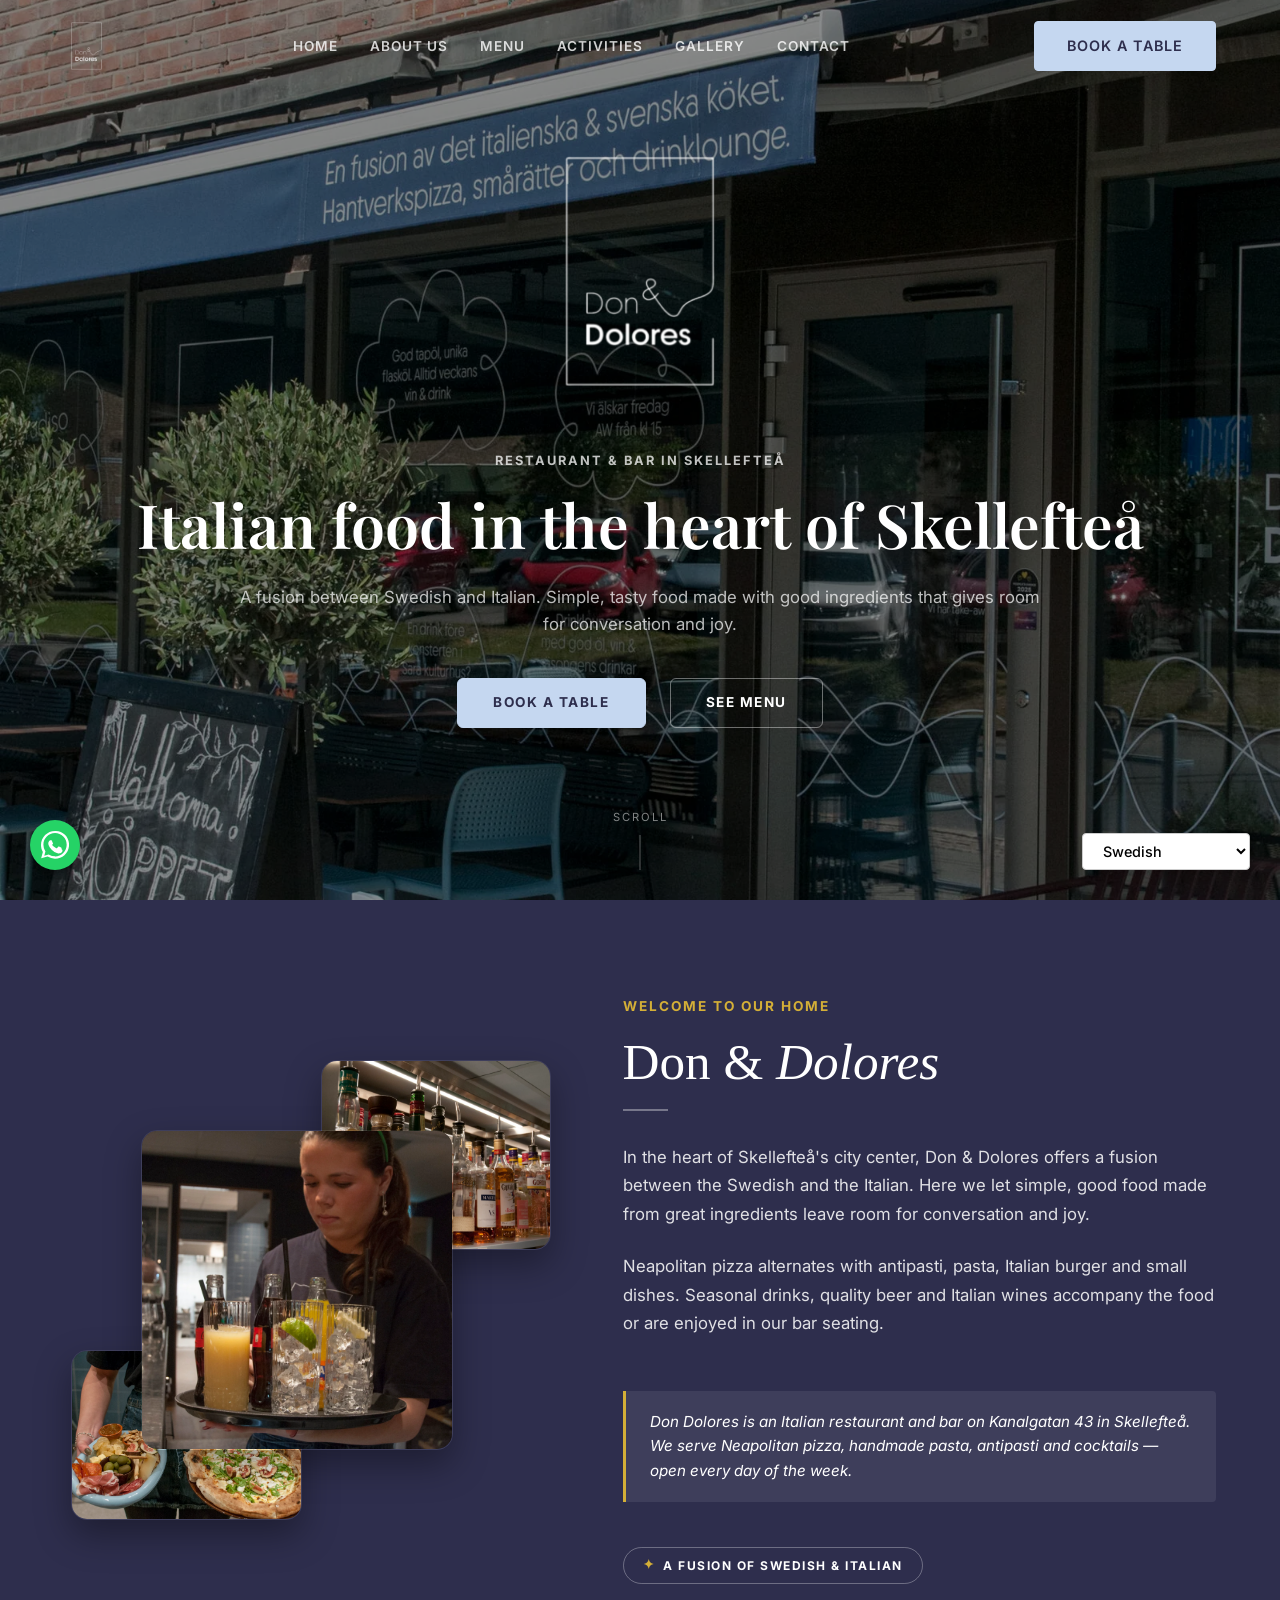
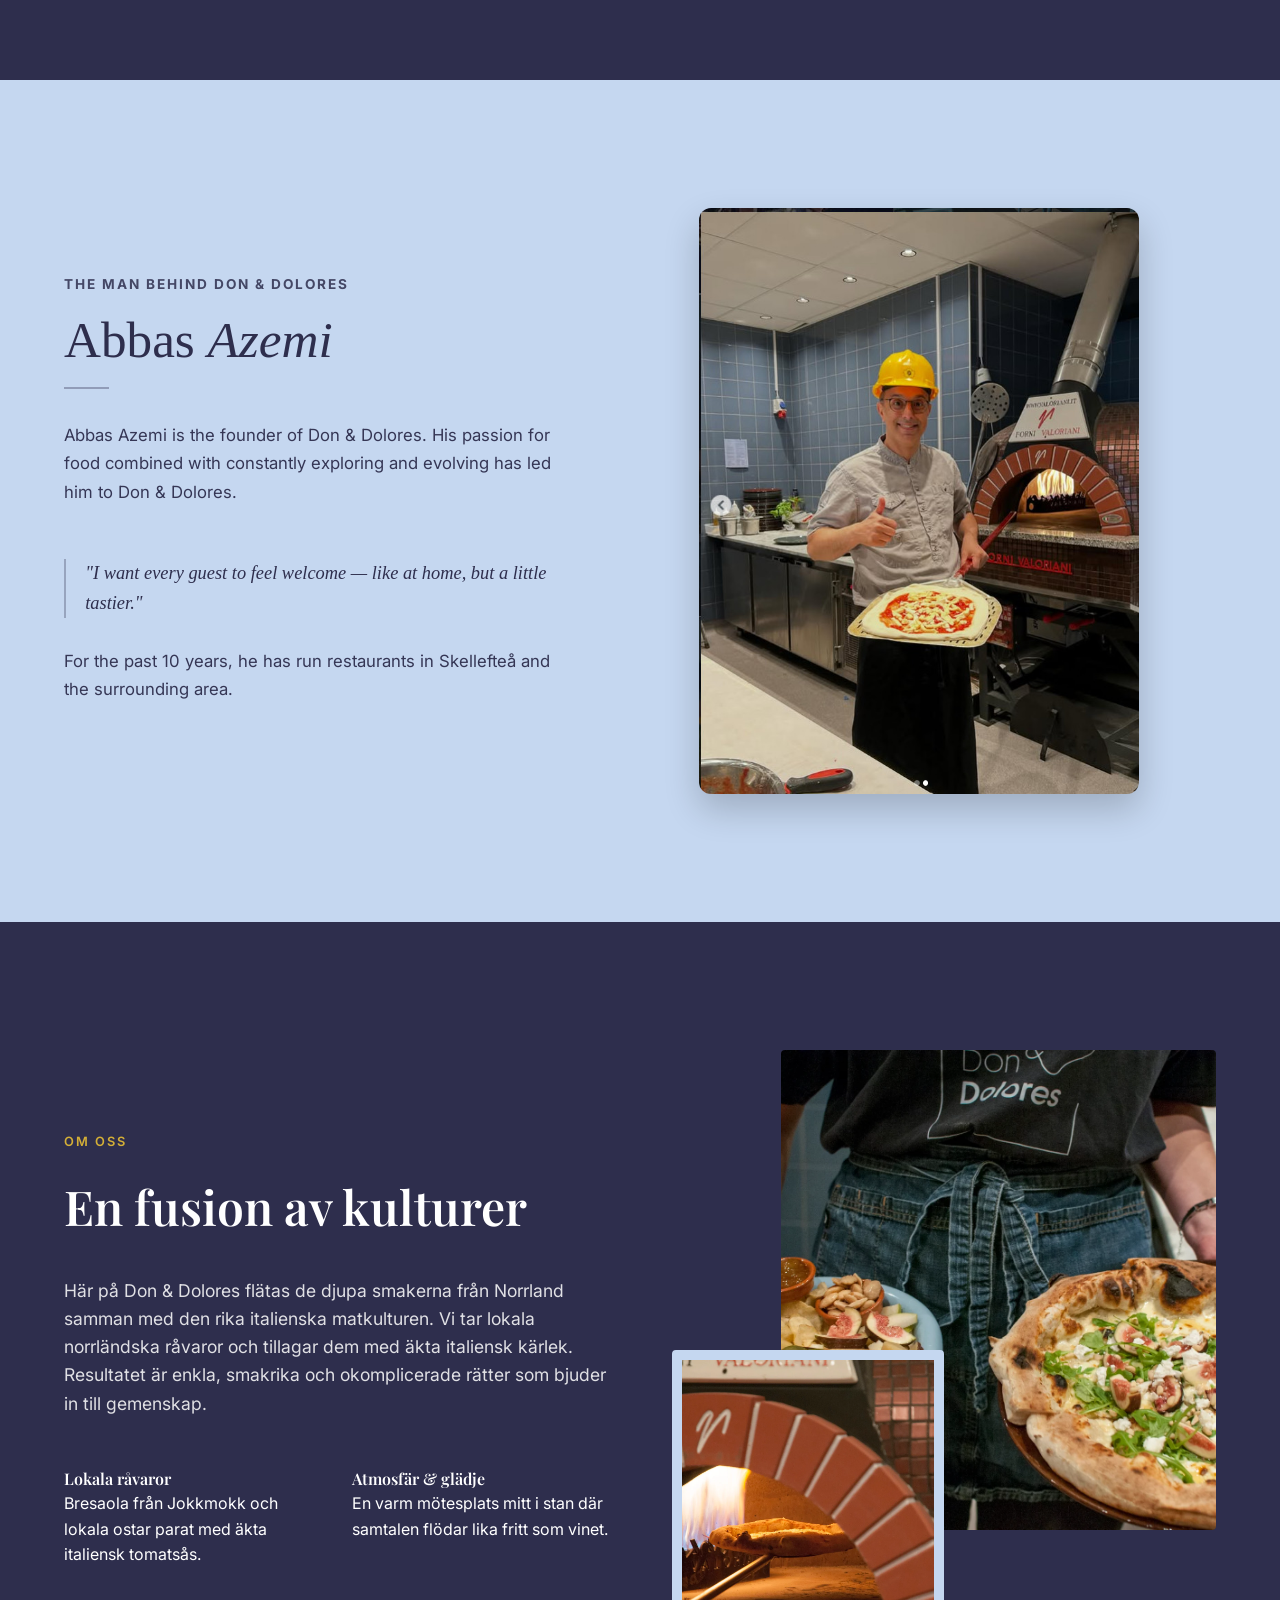
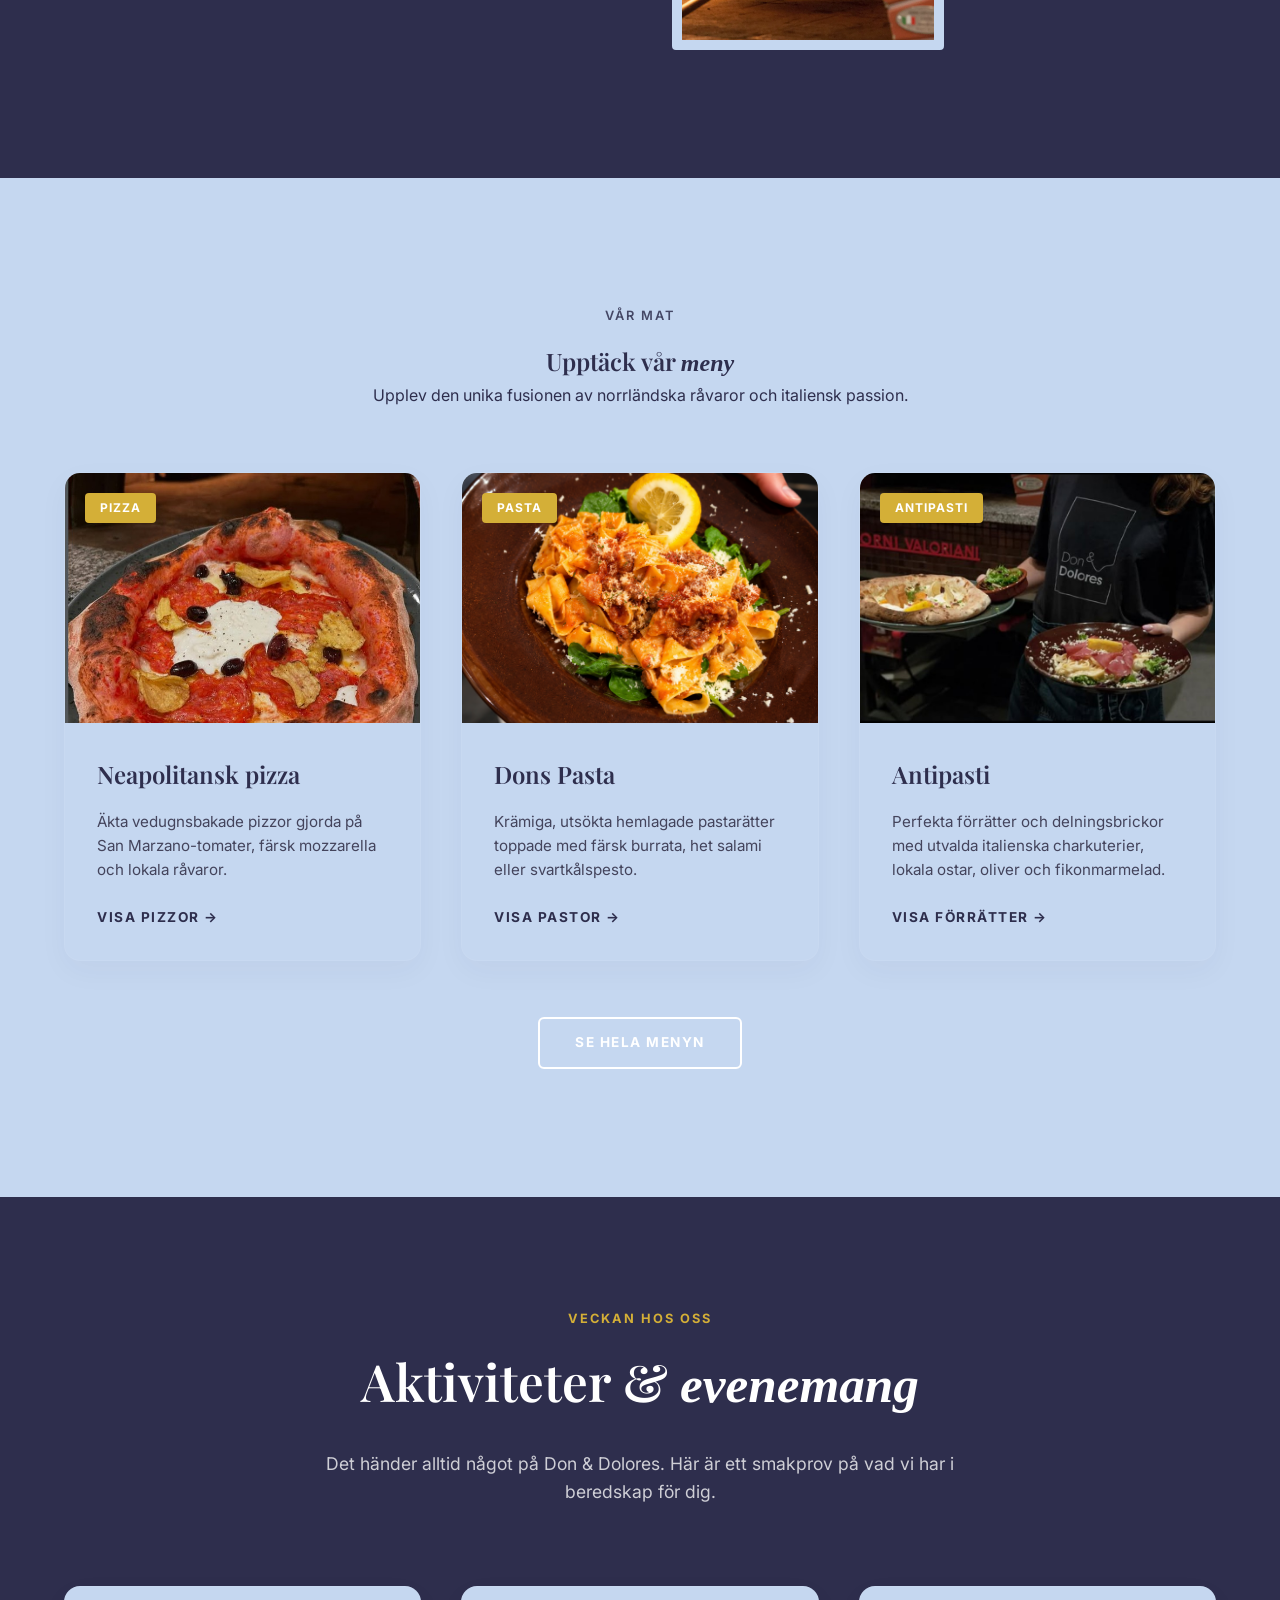
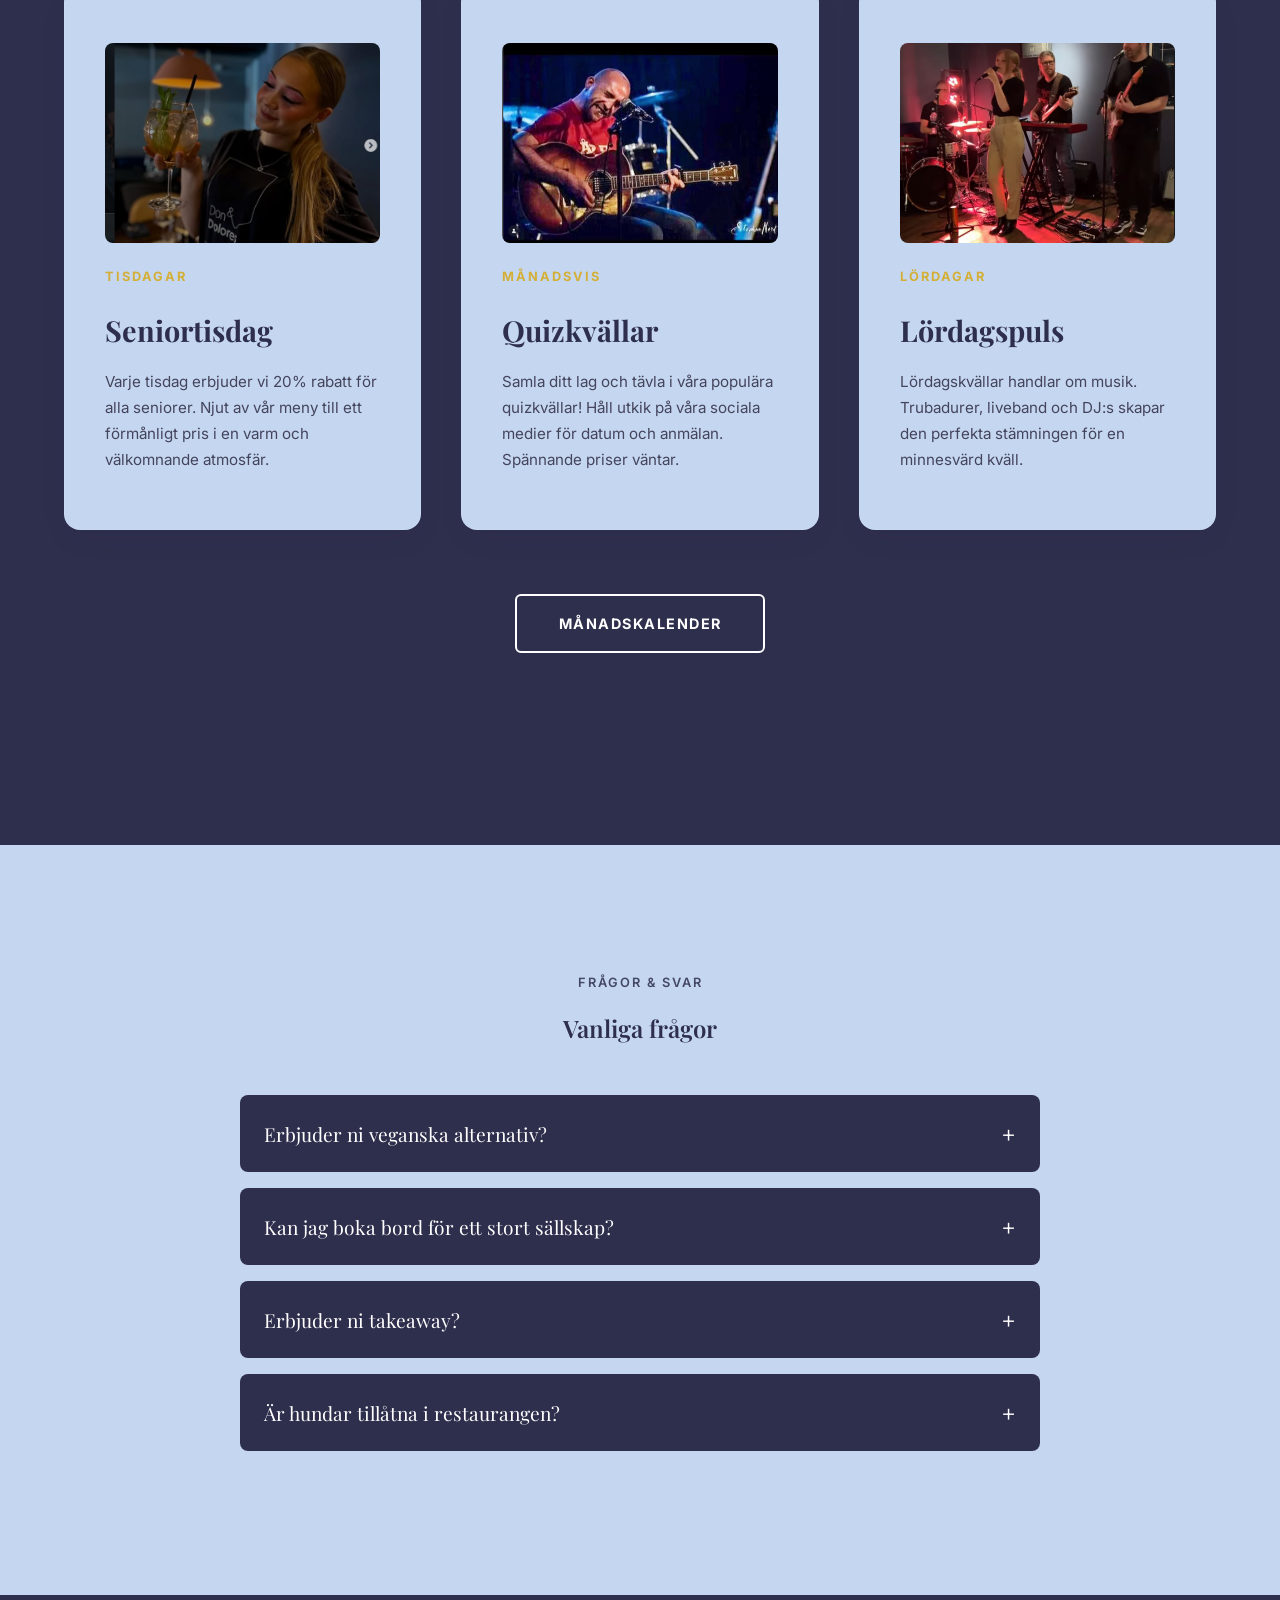
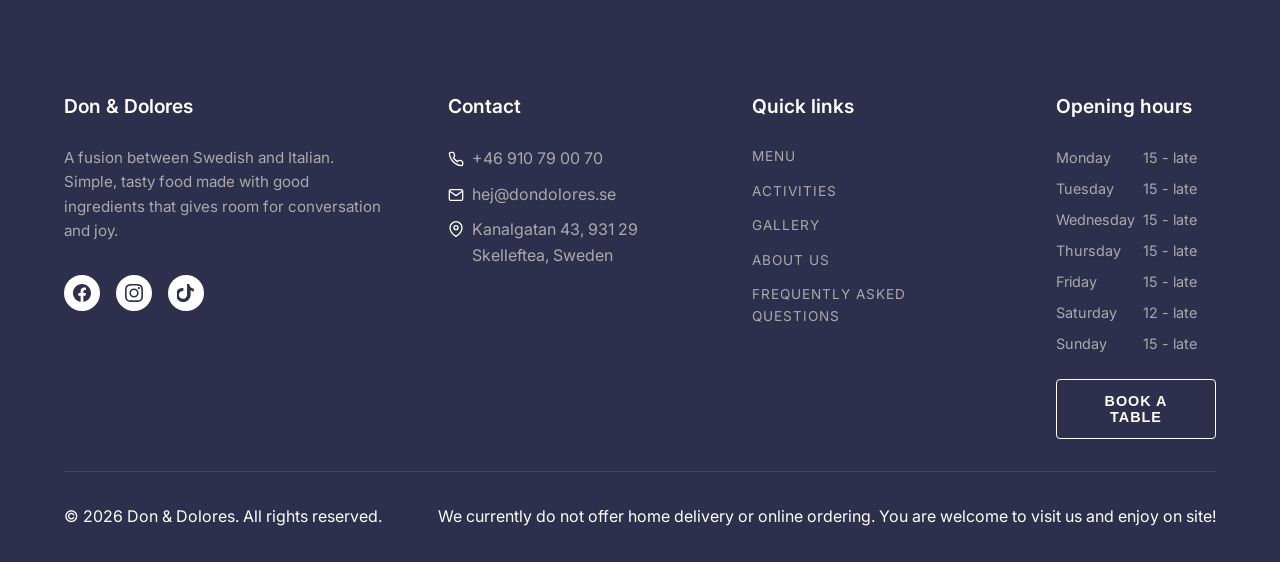
==== commit 7d61e7d8: "Update home section backgrounds and FAQ accordion styles" ====
--- a/index.html
+++ b/index.html
@@ -88,7 +88,7 @@
     </section>
 
     <!-- 2.5. DON & DOLORES (WELCOME HOME) SECTION -->
-    <section class="welcome-section bg-light-blue" id="welcome-home">
+    <section class="welcome-section bg-dark-blue" id="welcome-home">
         <div class="container">
             <div class="welcome-grid">
                 <div class="welcome-collage">
@@ -124,7 +124,7 @@
     </section>
 
     <!-- 2.6. ABBAS AZEMI (FOUNDER) SECTION -->
-    <section class="founder-section bg-dark-blue" id="founder">
+    <section class="founder-section bg-light-blue" id="founder">
         <div class="container">
             <div class="welcome-grid">
                 <div class="welcome-content">
@@ -148,7 +148,7 @@
     </section>
 
     <!-- 3. OUR STORY / PHILOSOPHY SECTION (ABOUT US) -->
-    <section class="philosophy bg-light-blue" id="om-oss">
+    <section class="philosophy bg-dark-blue" id="om-oss">
         <div class="container">
             <div class="philosophy-grid">
                 <div class="philosophy-content">
@@ -181,7 +181,7 @@
     </section>
 
     <!-- 3.5. MENU SECTION -->
-    <section class="menu-preview-section bg-dark-blue" id="menu">
+    <section class="menu-preview-section bg-light-blue" id="menu">
         <div class="container">
             <div class="text-center" style="max-width: 700px; margin: 0 auto 4rem auto;">
                 <span class="section-tag">VÅR MAT</span>
@@ -330,7 +330,7 @@
     </section>
 
     <!-- 5. FAQ SECTION -->
-    <section class="faq-section bg-dark-blue" id="faq">
+    <section class="faq-section bg-light-blue" id="faq">
         <div class="container">
             <div class="text-center" style="max-width: 700px; margin: 0 auto 3rem auto;">
                 <span class="section-tag">FRÅGOR &amp; SVAR</span>
--- a/css/main.css
+++ b/css/main.css
@@ -1451,6 +1451,23 @@
     border-bottom: 1.5px solid rgba(46, 46, 77, 0.25) !important;
 }
 
+.bg-light-blue .faq-accordion {
+    border-top: none;
+}
+.bg-light-blue .faq-item {
+    background-color: var(--bg-dark);
+    border-radius: 8px;
+    margin-bottom: 1rem;
+    padding: 0 1.5rem;
+    border-bottom: none;
+}
+.bg-light-blue .faq-question {
+    color: #ffffff !important;
+}
+.bg-light-blue .faq-answer {
+    color: #e0e0e0;
+}
+
 .bg-dark-blue {
     background-color: #2E2E4D !important;
     color: #ffffff !important;
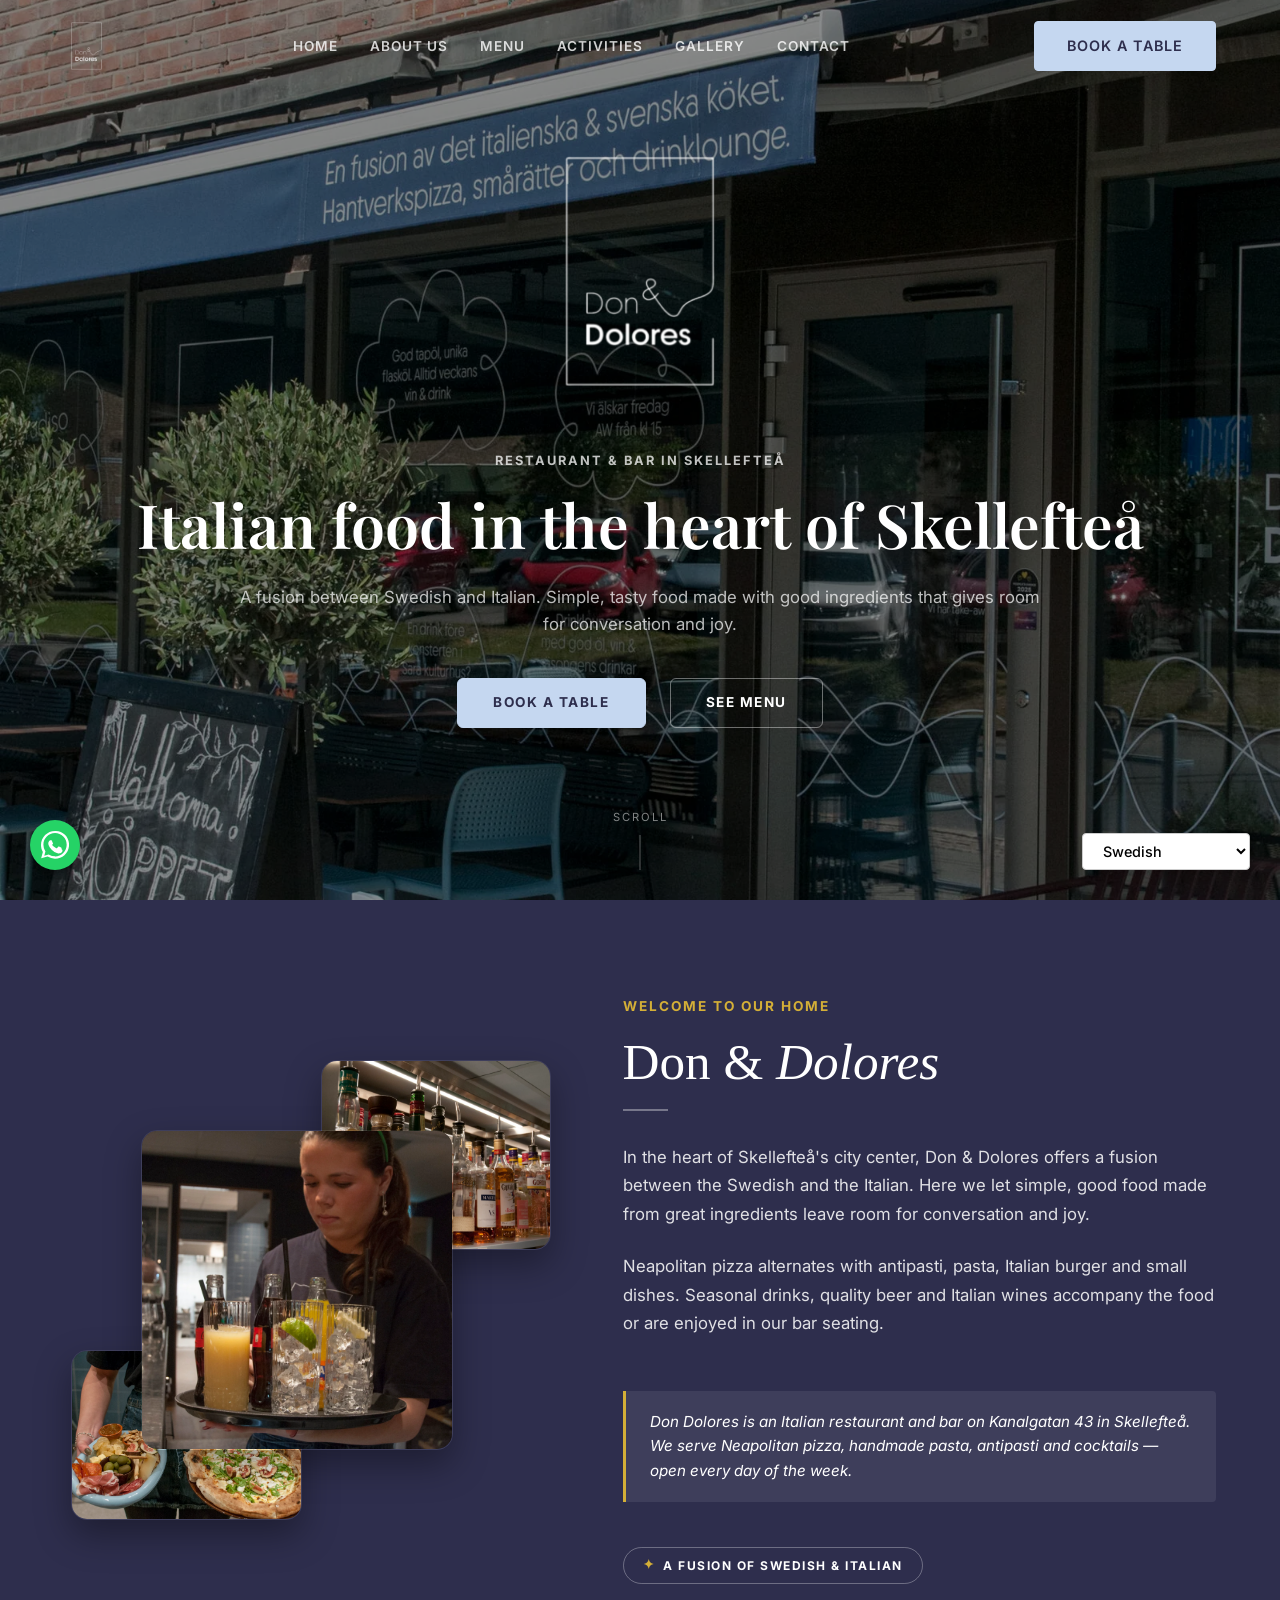
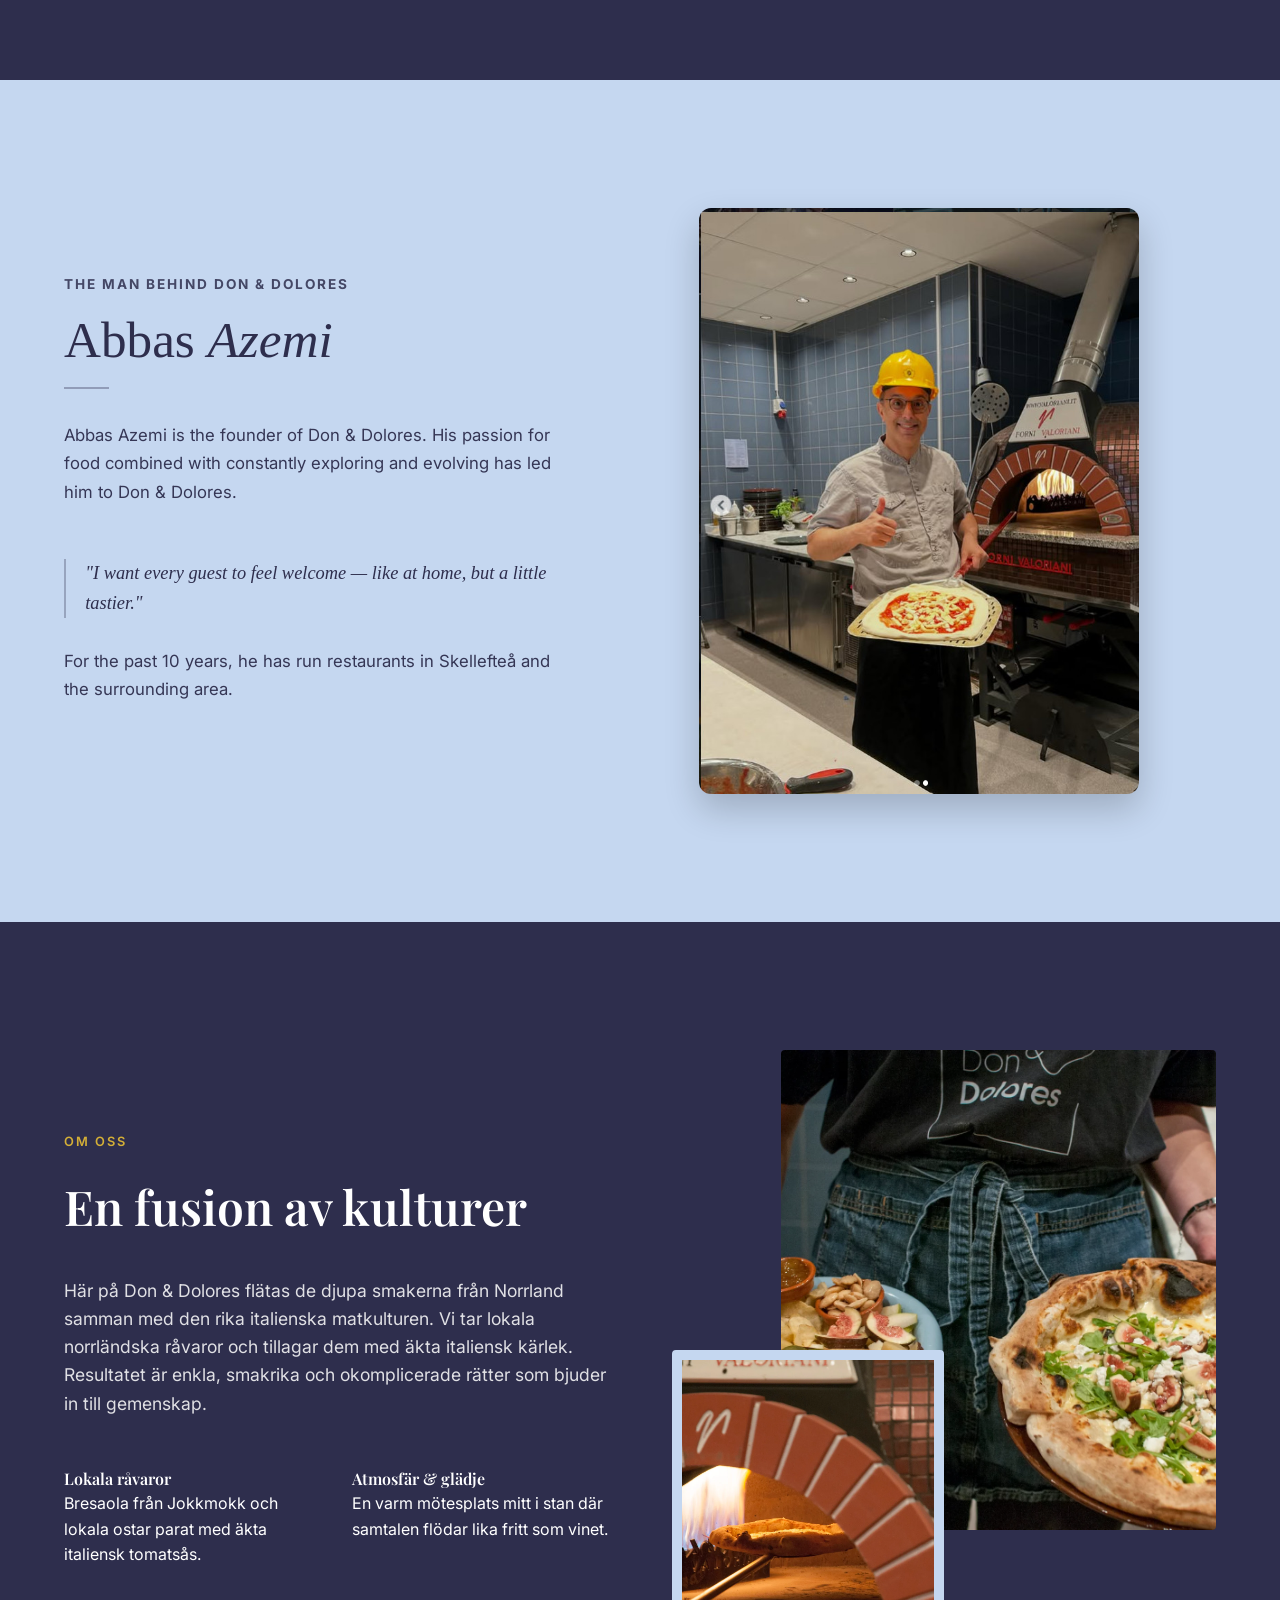
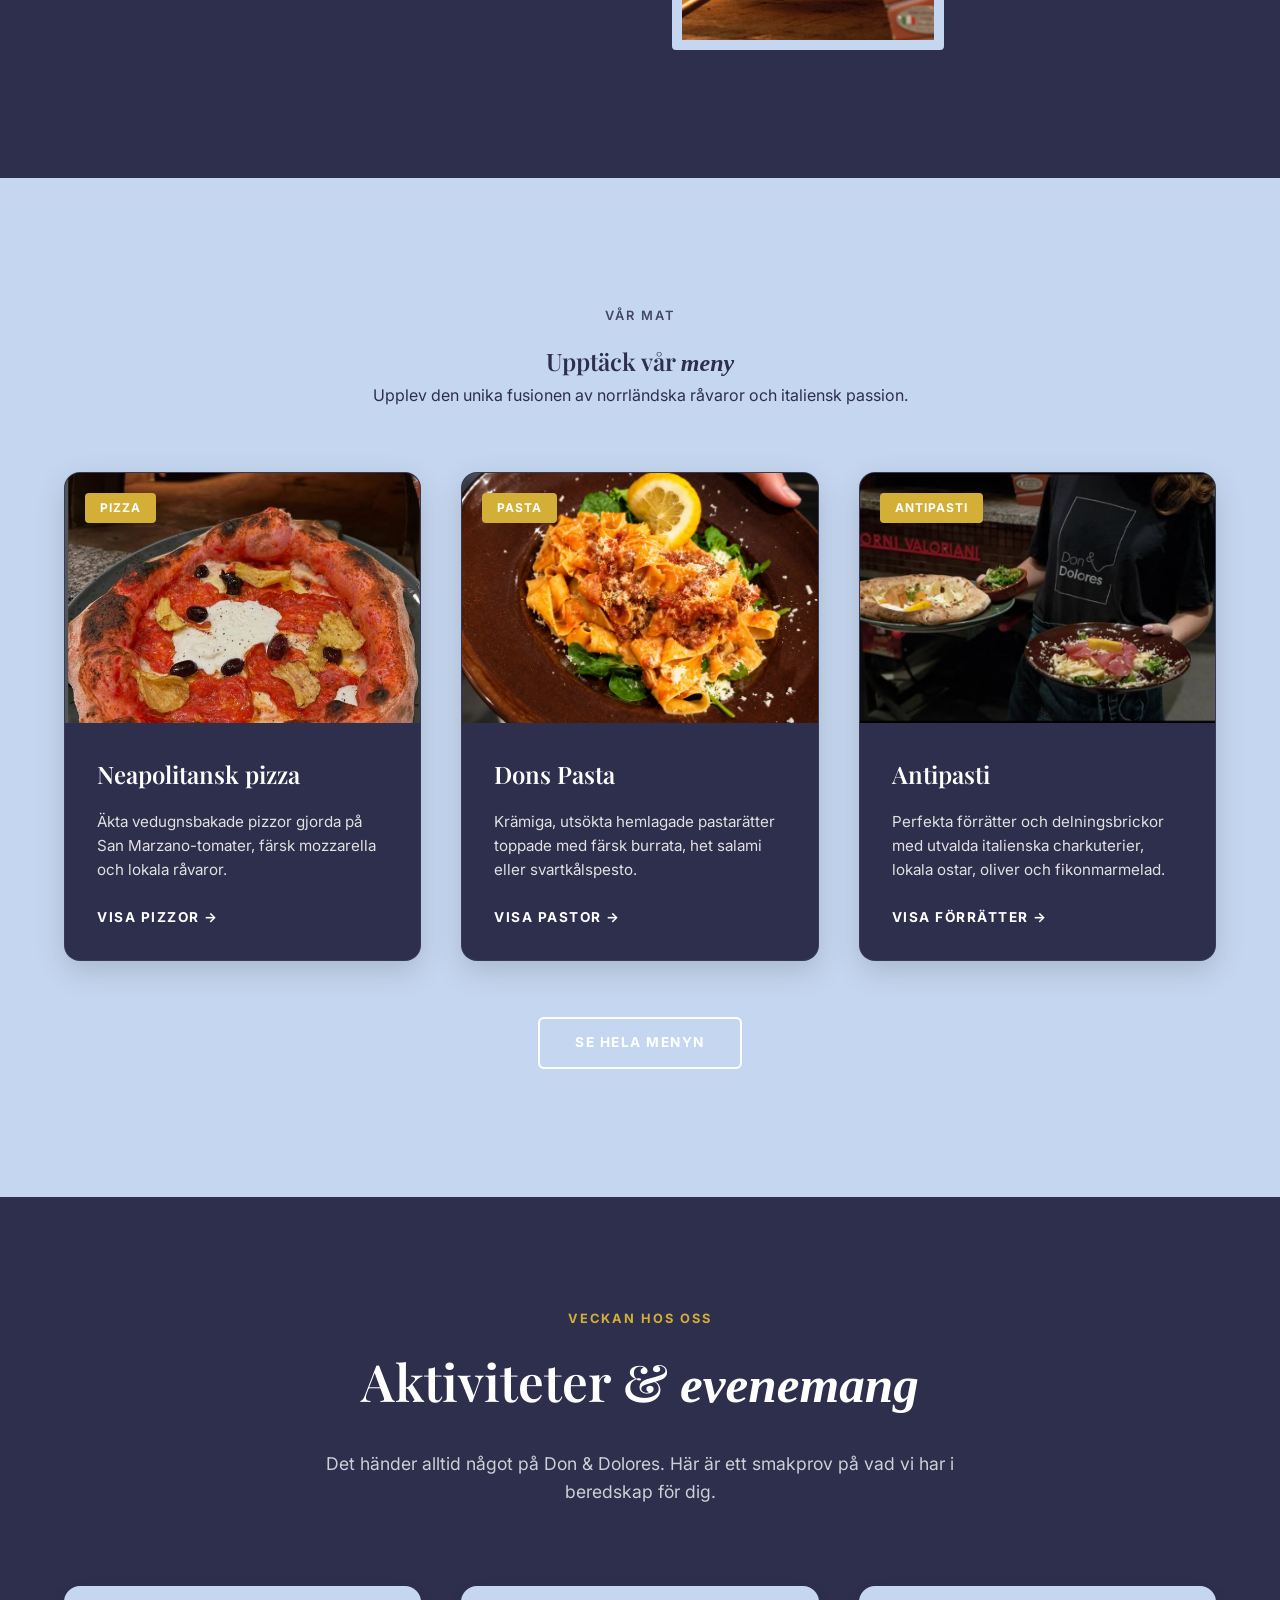
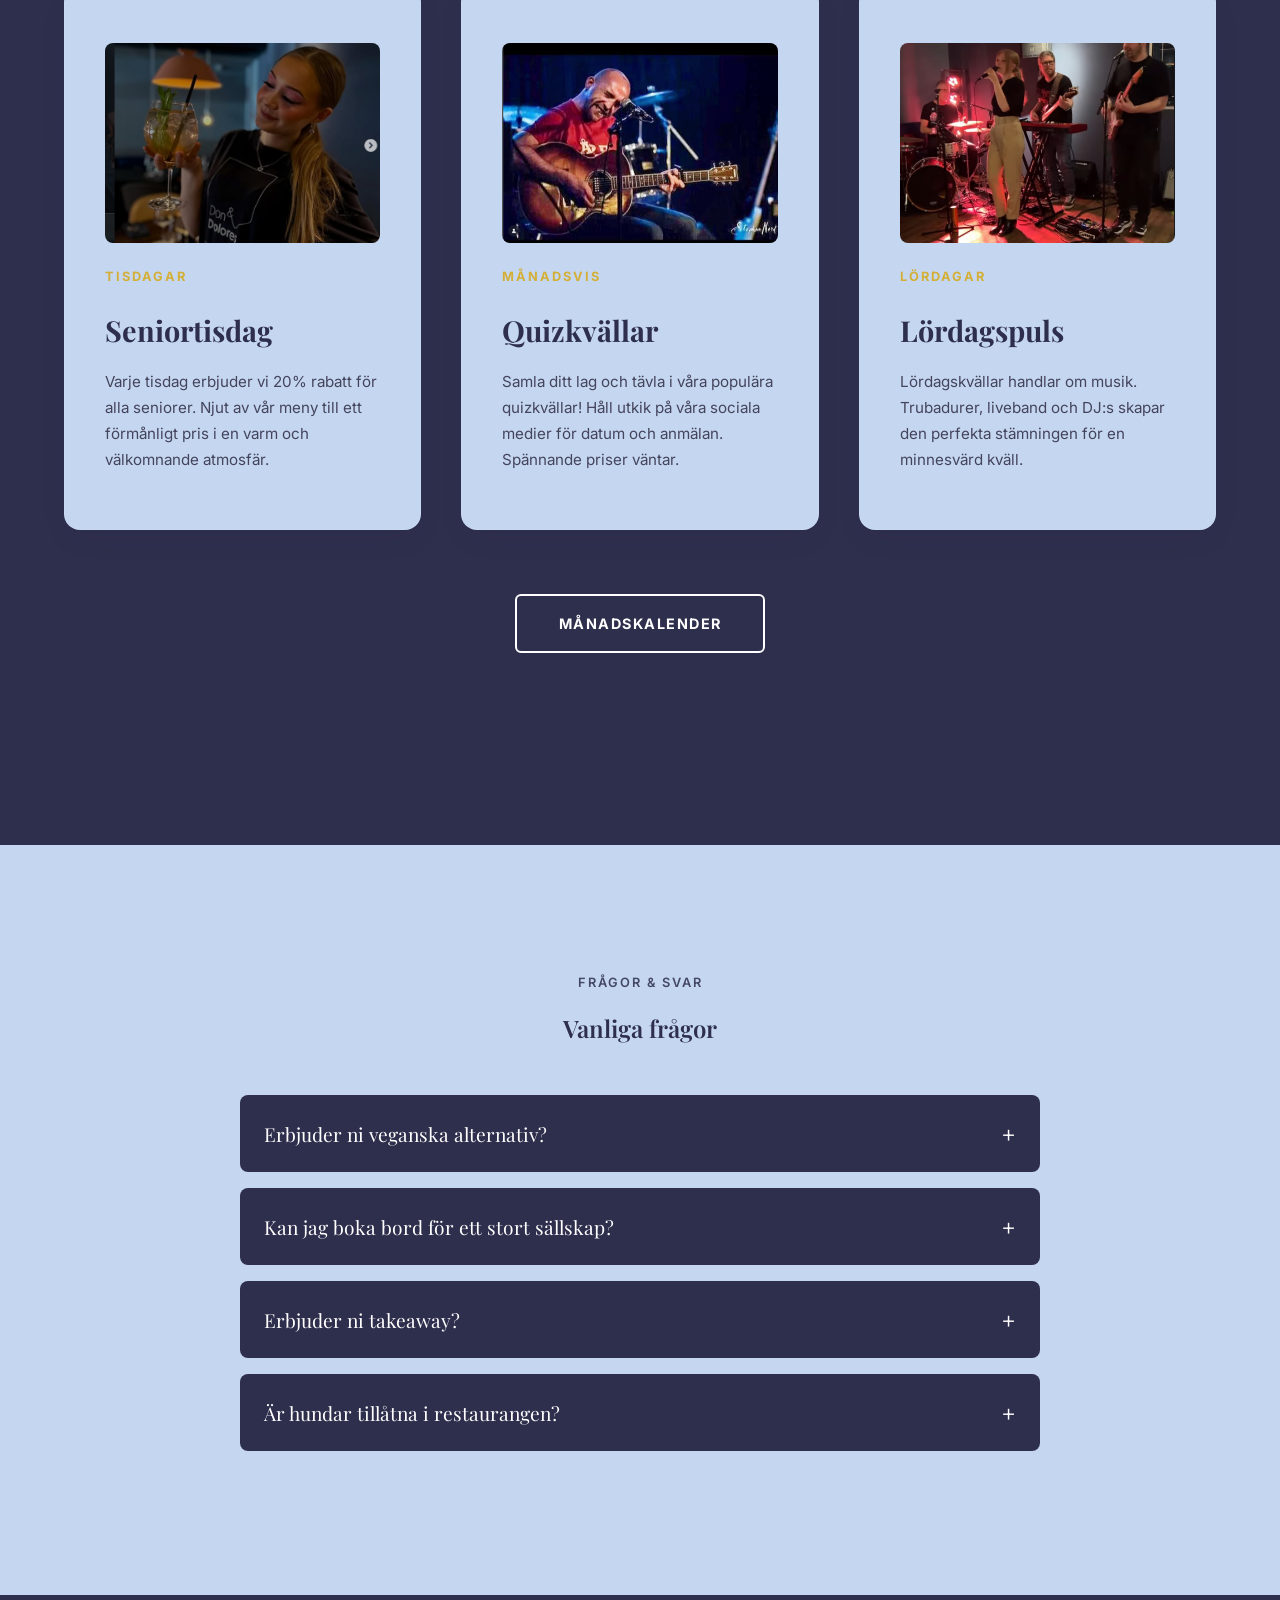
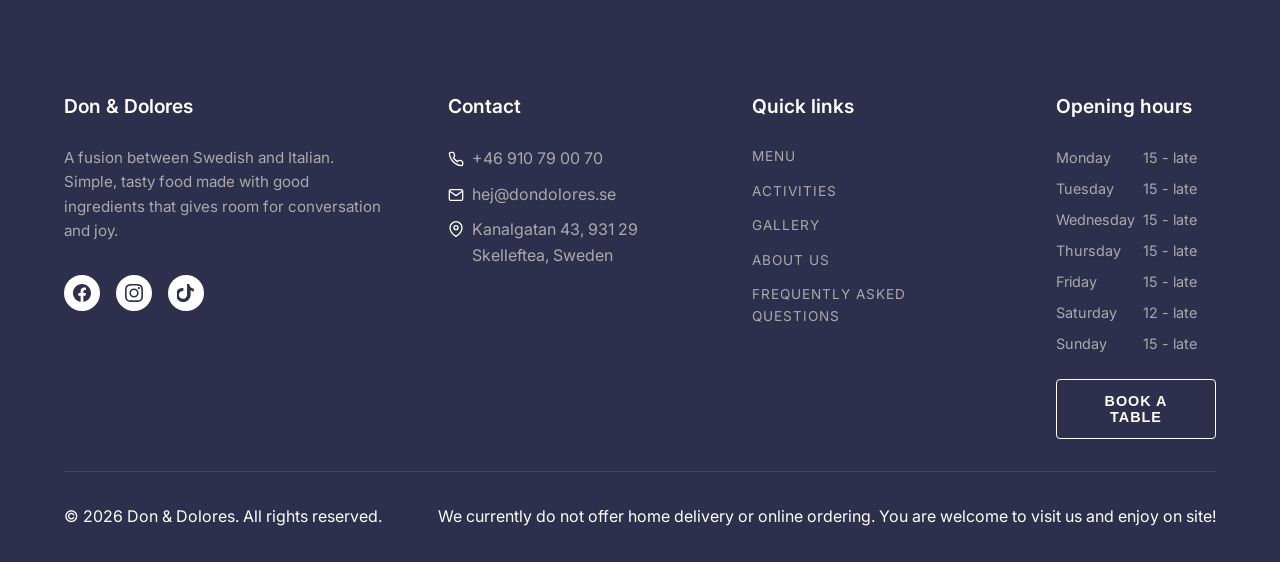
==== commit 9c54aa09: "Update home page food cards to dark blue" ====
--- a/index.html
+++ b/index.html
@@ -191,7 +191,7 @@
 
             <div class="events-grid">
                 <!-- Card 1: Pizza -->
-                <article class="event-card light-blue-card">
+                <article class="event-card dark-blue-card">
                     <div class="event-img-wrap">
                         <img src="assets/pizza.jpg" alt="Neapolitan Pizza" class="event-img">
                         <span class="event-day-badge" style="background: var(--accent-gold);">PIZZA</span>
@@ -209,7 +209,7 @@
                 </article>
 
                 <!-- Card 2: Pasta -->
-                <article class="event-card light-blue-card">
+                <article class="event-card dark-blue-card">
                     <div class="event-img-wrap">
                         <img src="assets/pasta.png" alt="Fresh Pasta" class="event-img">
                         <span class="event-day-badge" style="background: var(--accent-gold);">PASTA</span>
@@ -226,7 +226,7 @@
                 </article>
 
                 <!-- Card 3: Antipasti -->
-                <article class="event-card light-blue-card">
+                <article class="event-card dark-blue-card">
                     <div class="event-img-wrap">
                         <img src="assets/Antipasti.jpg" alt="Antipasti & Shareables" class="event-img">
                         <span class="event-day-badge" style="background: var(--accent-gold);">ANTIPASTI</span>
--- a/css/main.css
+++ b/css/main.css
@@ -1806,6 +1806,30 @@
     color: var(--accent-gold) !important;
 }
 
+/* Dark blue card style inside light blue sections */
+.dark-blue-card {
+    background-color: #2E2E4D !important;
+    color: #ffffff !important;
+    box-shadow: 0 10px 30px rgba(0, 0, 0, 0.15) !important;
+}
+.dark-blue-card .event-title,
+.dark-blue-card .activities-card-title,
+.dark-blue-card .activities-bottom-card-title {
+    color: #ffffff !important;
+}
+.dark-blue-card .event-desc,
+.dark-blue-card .activities-card-body,
+.dark-blue-card .activities-bottom-card-body {
+    color: #e0e0e0 !important;
+}
+.dark-blue-card .activities-bottom-card-link {
+    color: #ffffff !important;
+    font-weight: 700;
+}
+.dark-blue-card .activities-bottom-card-link:hover {
+    color: var(--accent-gold) !important;
+}
+
 /* Solid dark blue button */
 .btn-dark-blue {
     background-color: #2E2E4D !important;
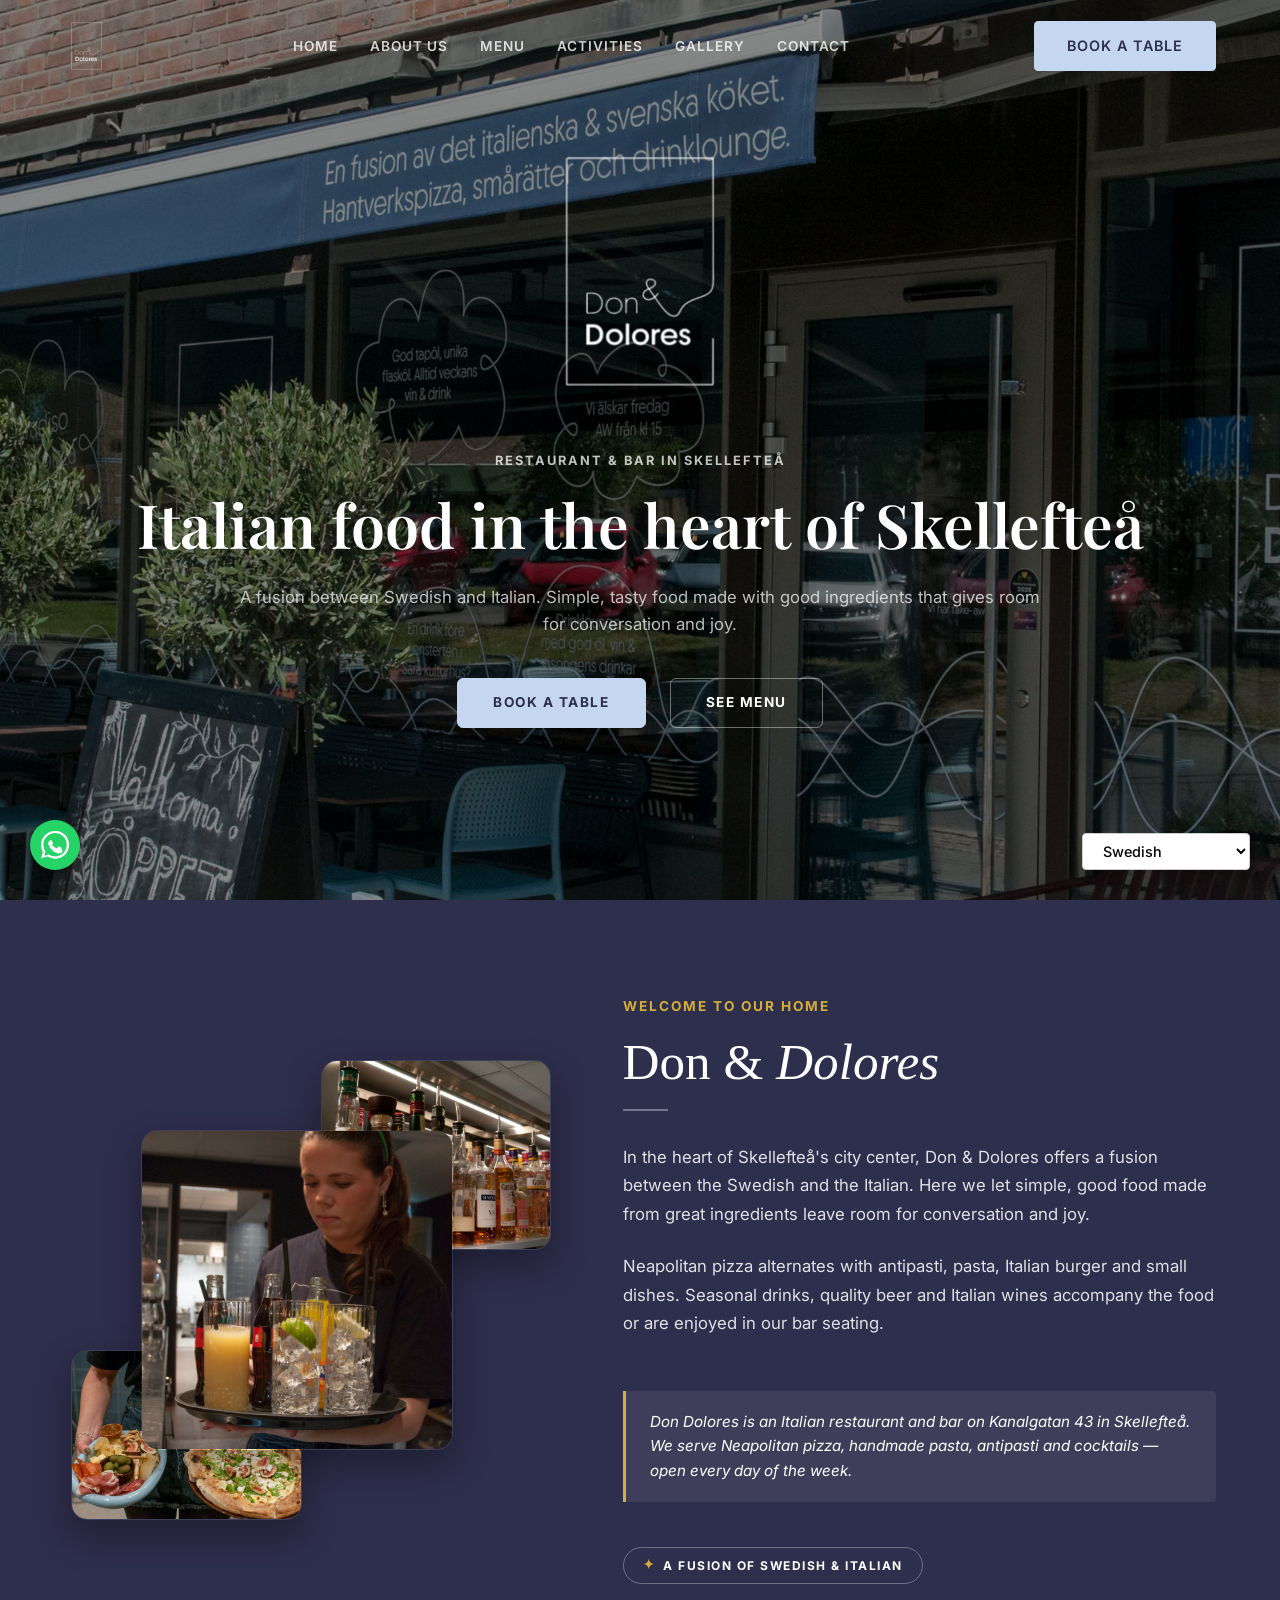
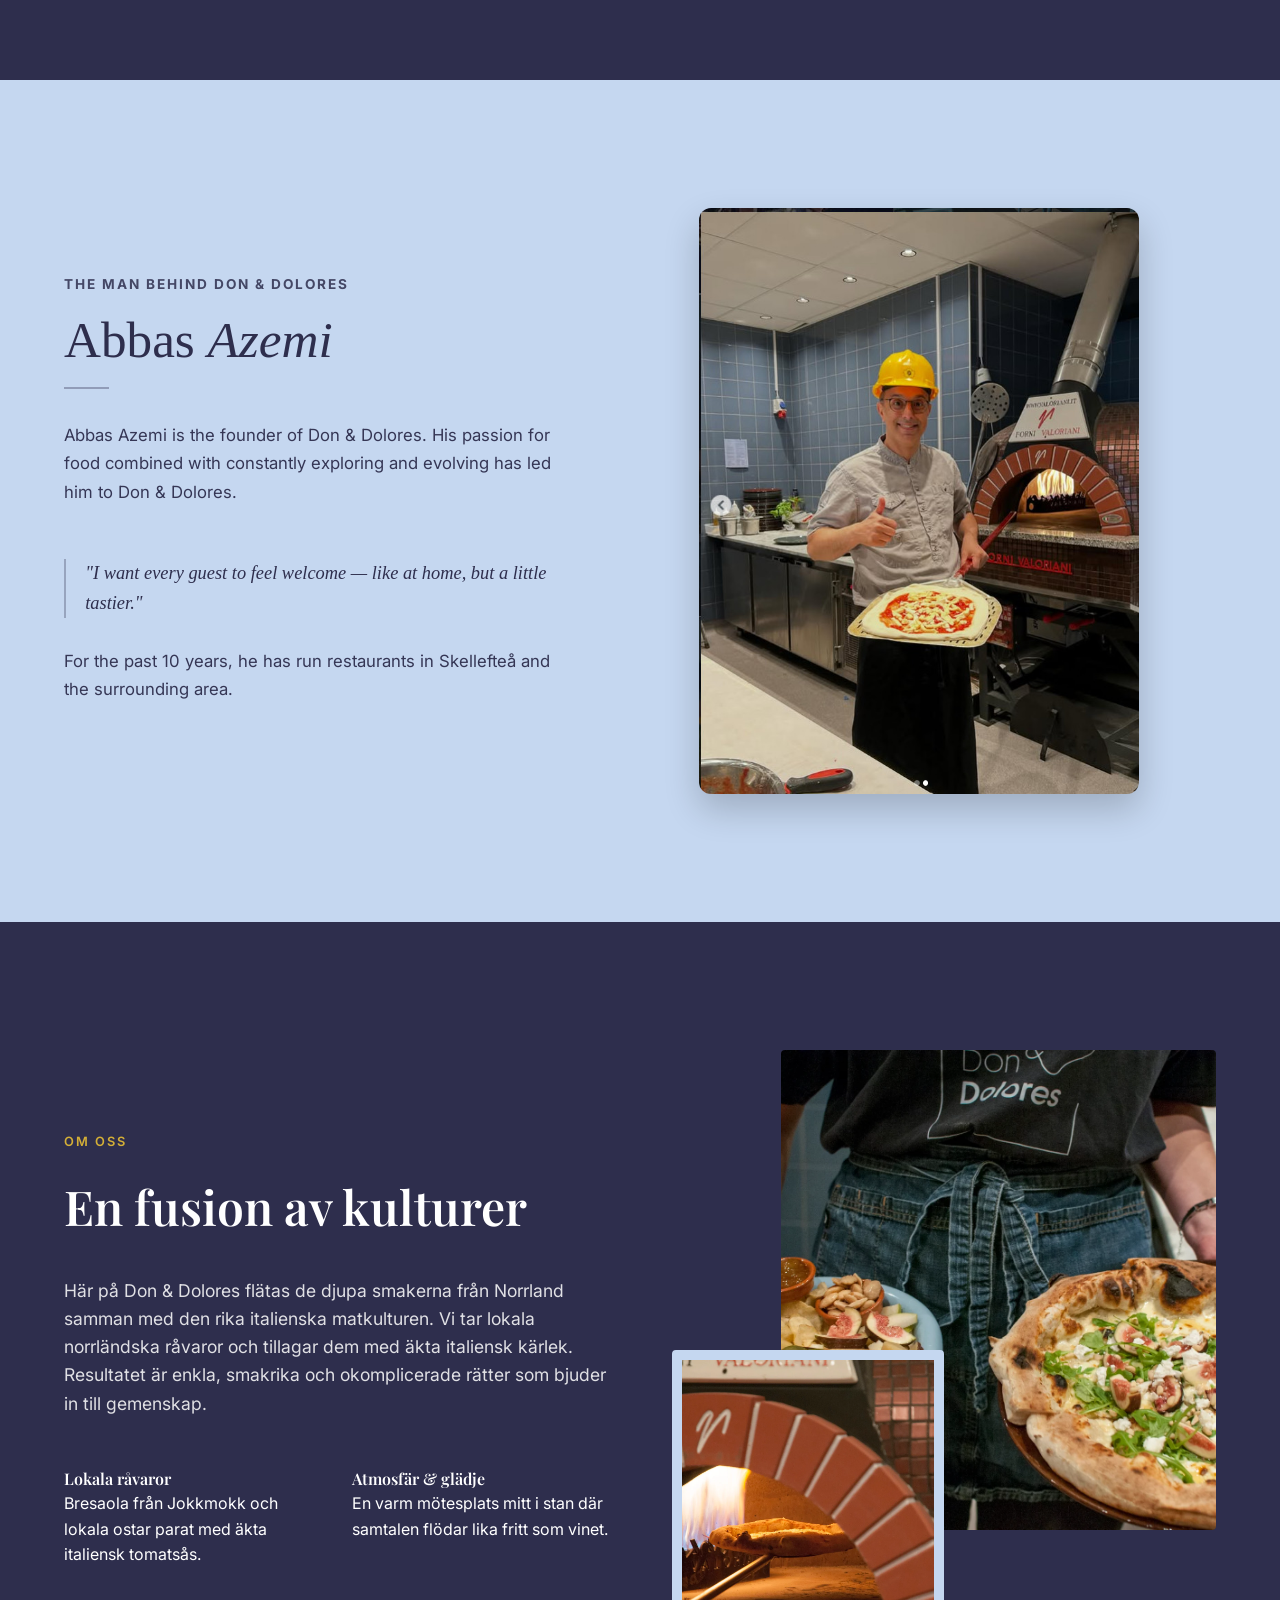
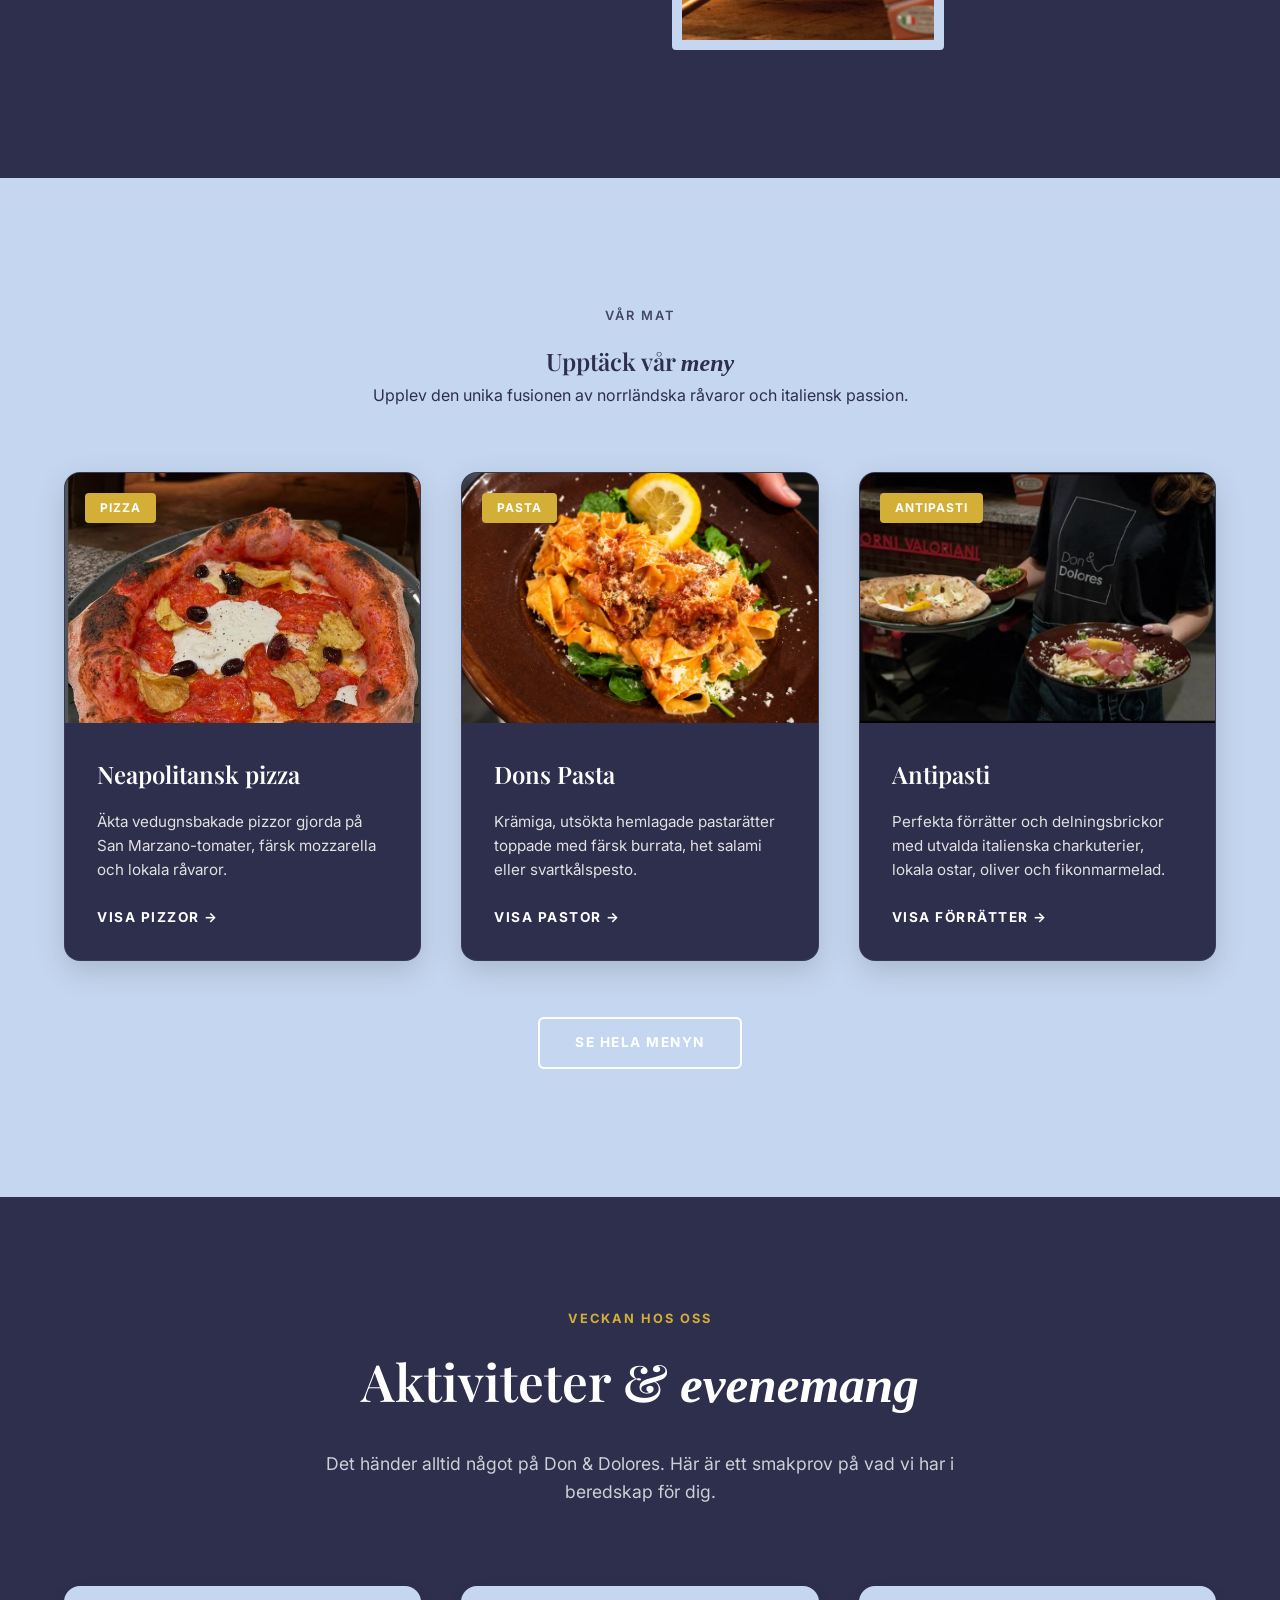
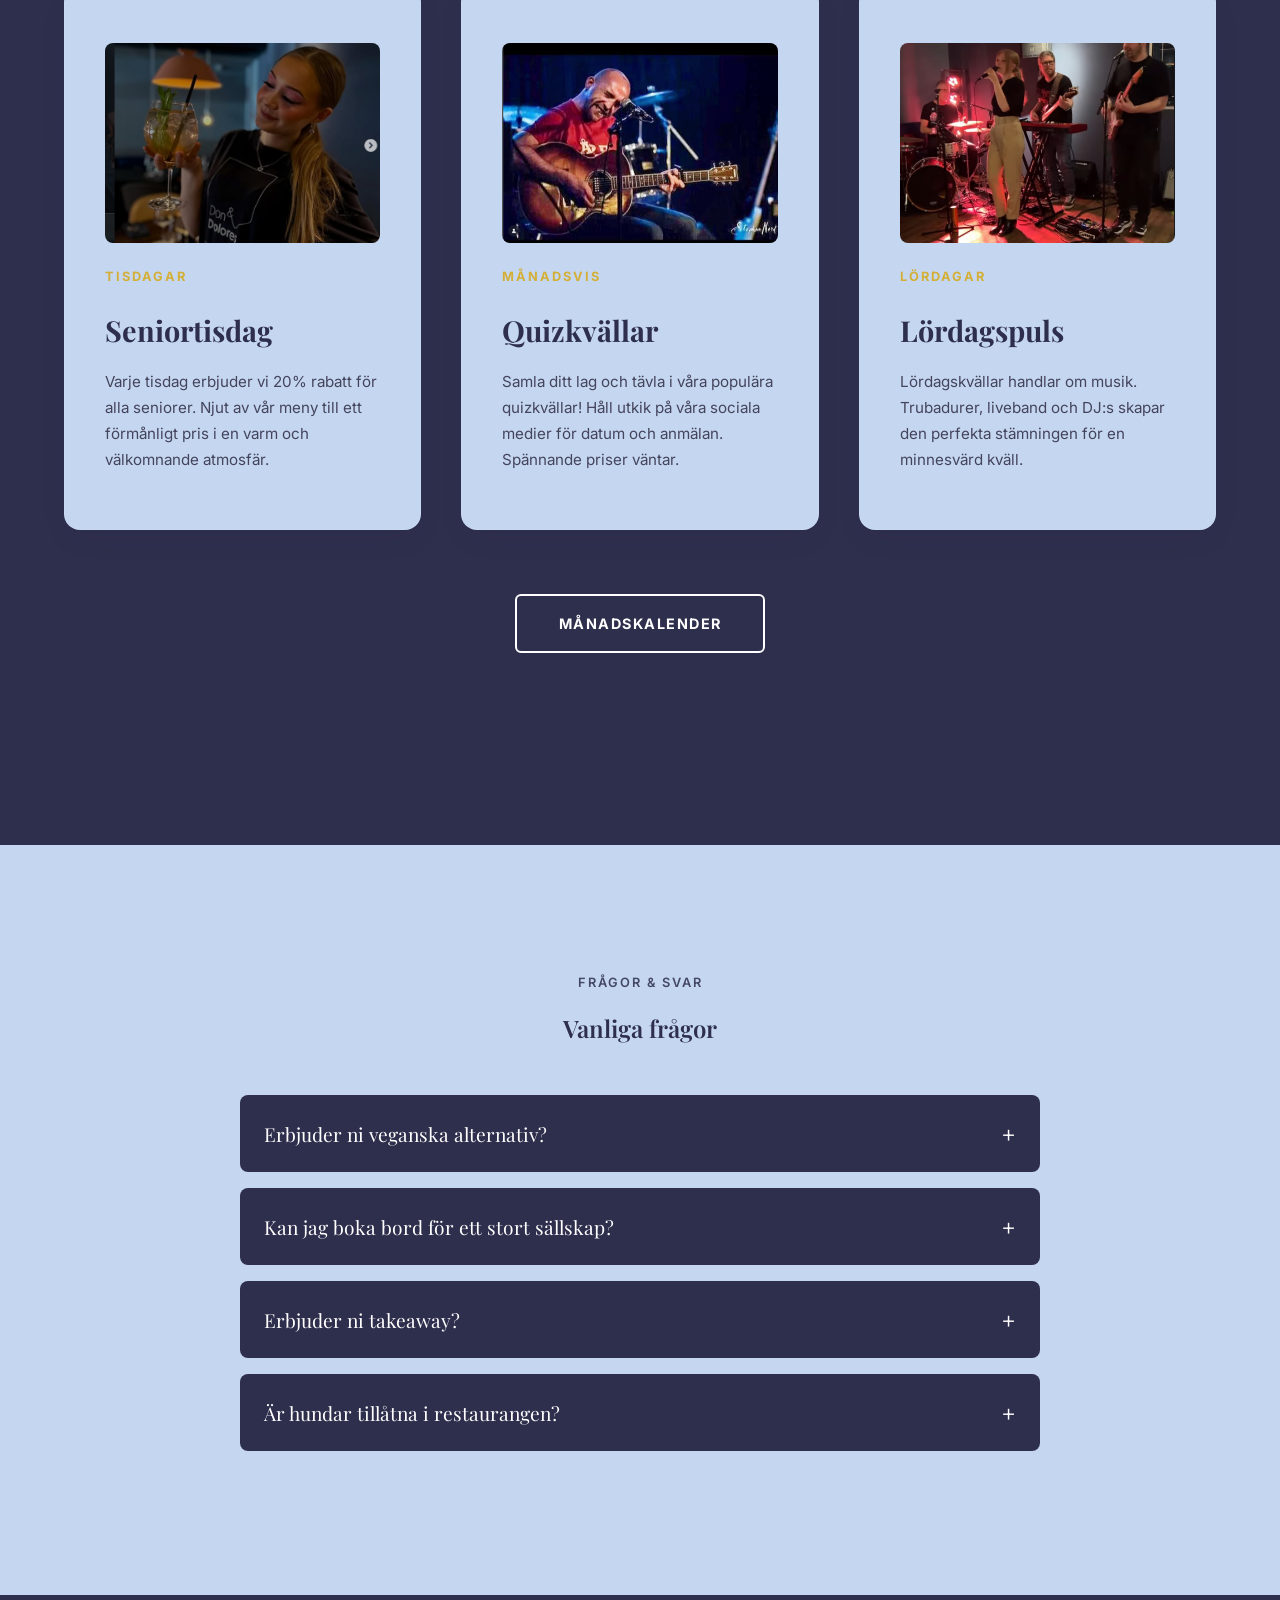
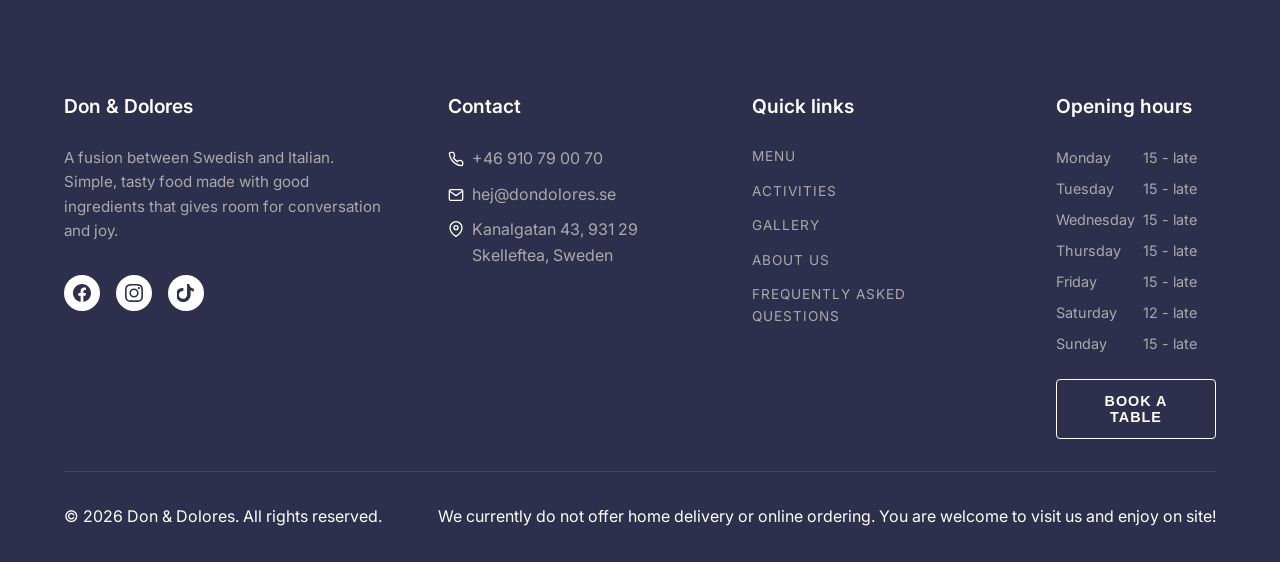
==== commit d84ff692: "Remove scroll indicators from hero sections" ====
--- a/index.html
+++ b/index.html
@@ -77,14 +77,7 @@
             </div>
         </div>
 
-        <!-- Scroll indicator -->
-        <div class="hero-scroll-indicator"
-            style="position: absolute; bottom: 30px; left: 50%; transform: translateX(-50%); text-align: center; color: rgba(255, 255, 255, 0.5); font-size: 0.7rem; letter-spacing: 2px; text-transform: uppercase; z-index: 2;">
-            <span>SCROLL</span>
-            <div
-                style="width: 1.2px; height: 35px; background-color: rgba(255, 255, 255, 0.35); margin: 8px auto 0 auto;">
-            </div>
-        </div>
+
     </section>
 
     <!-- 2.5. DON & DOLORES (WELCOME HOME) SECTION -->
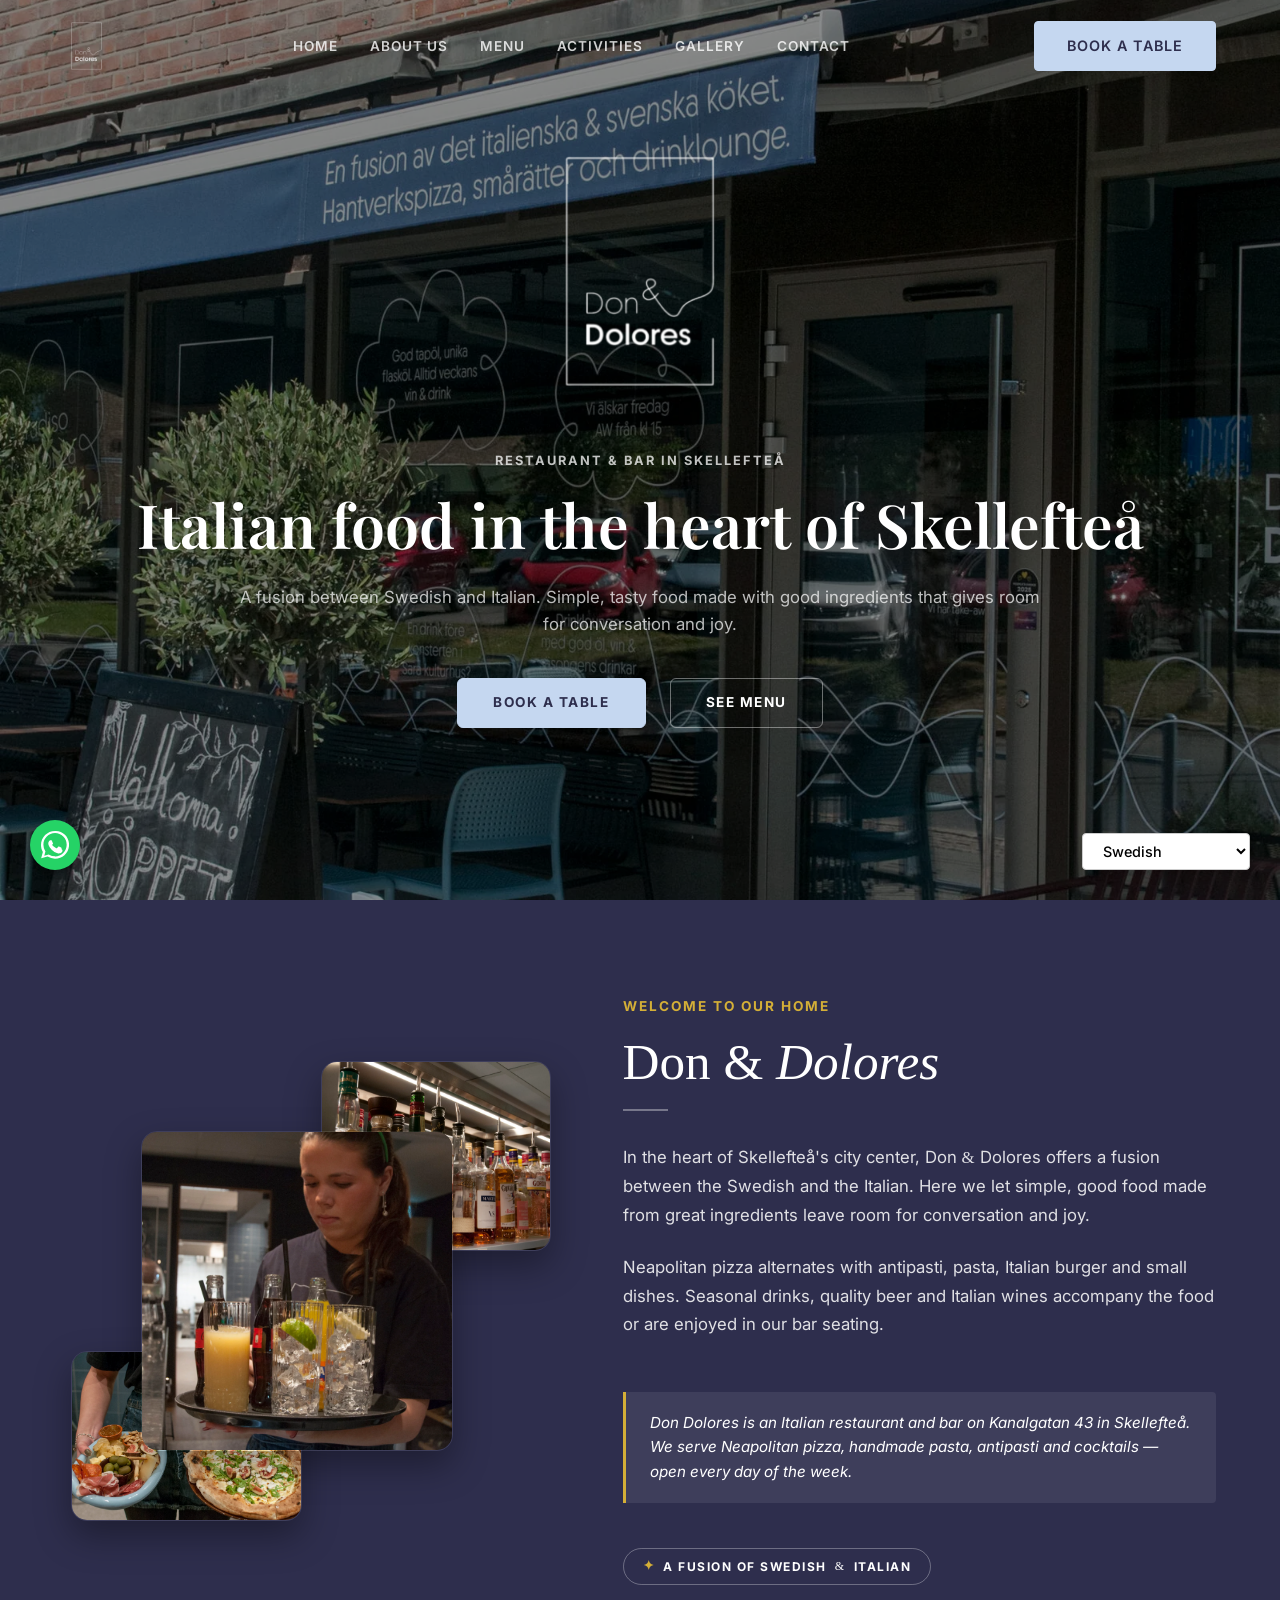
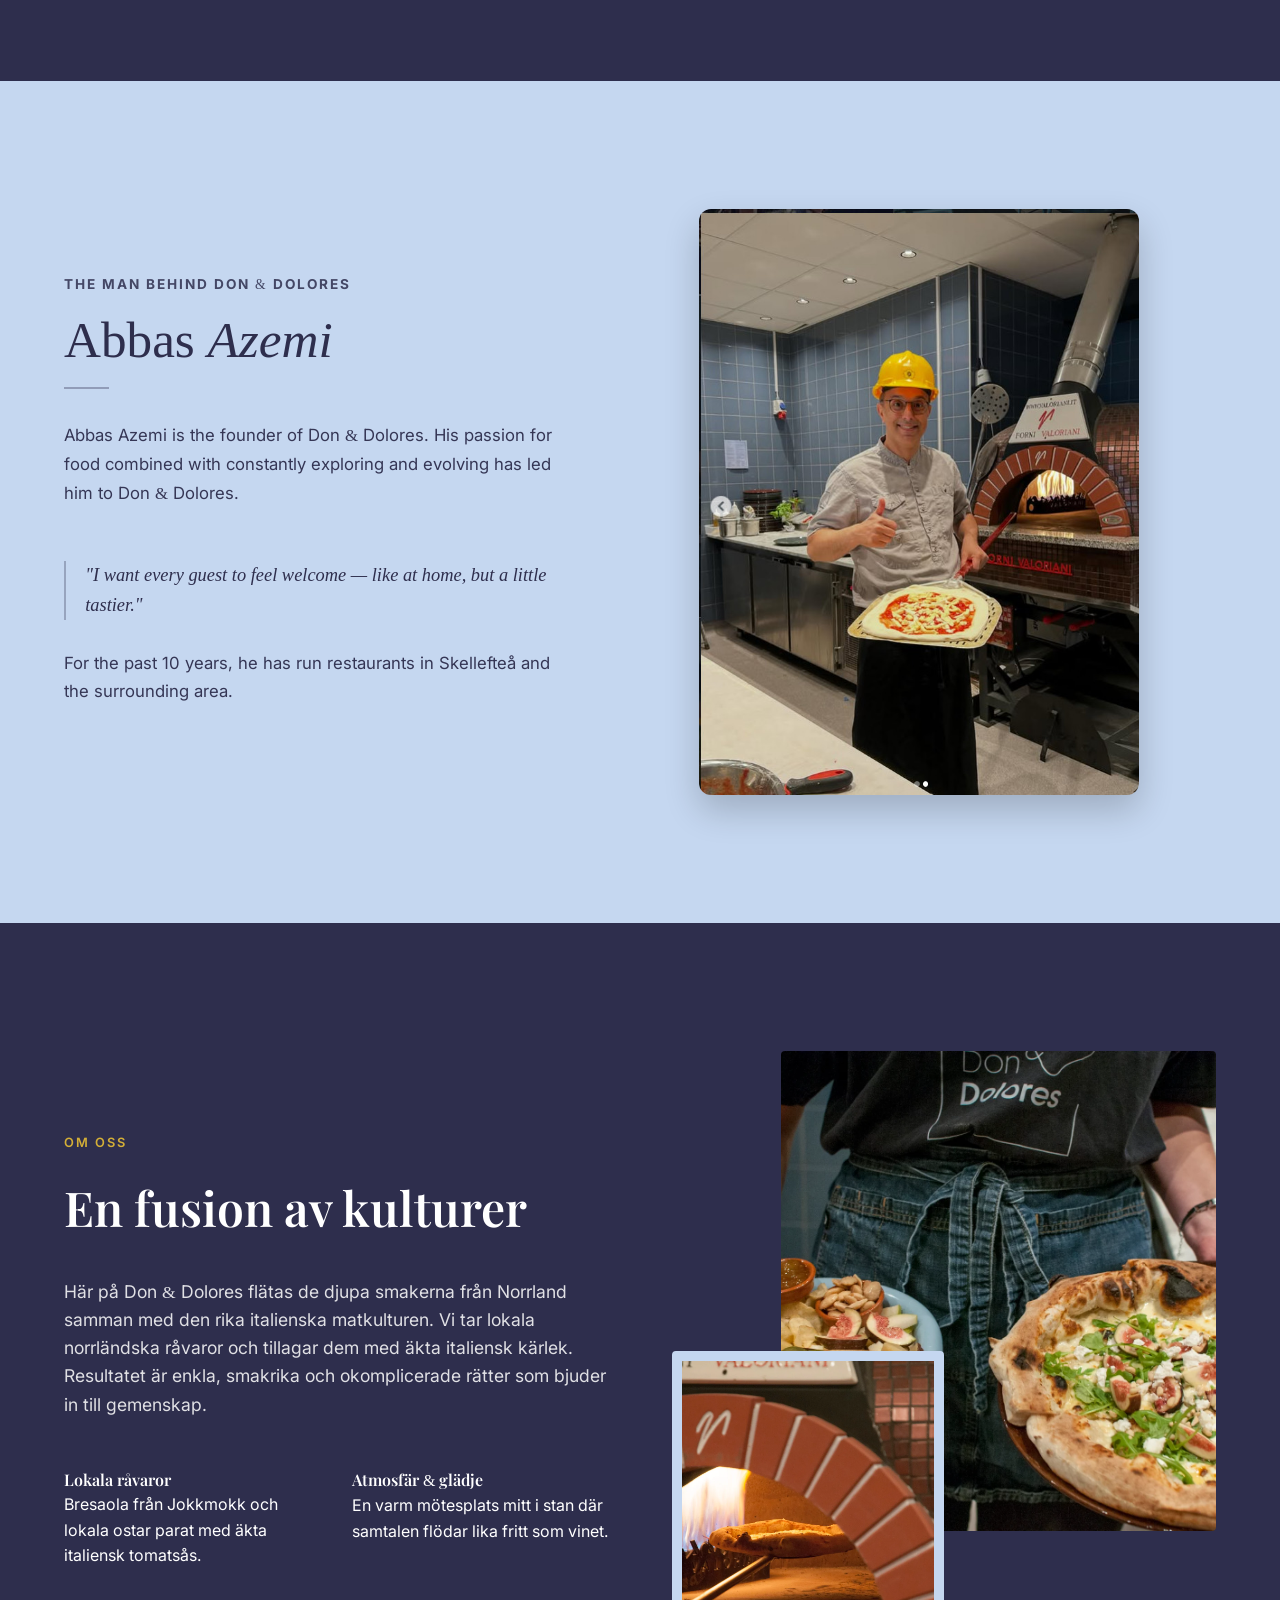
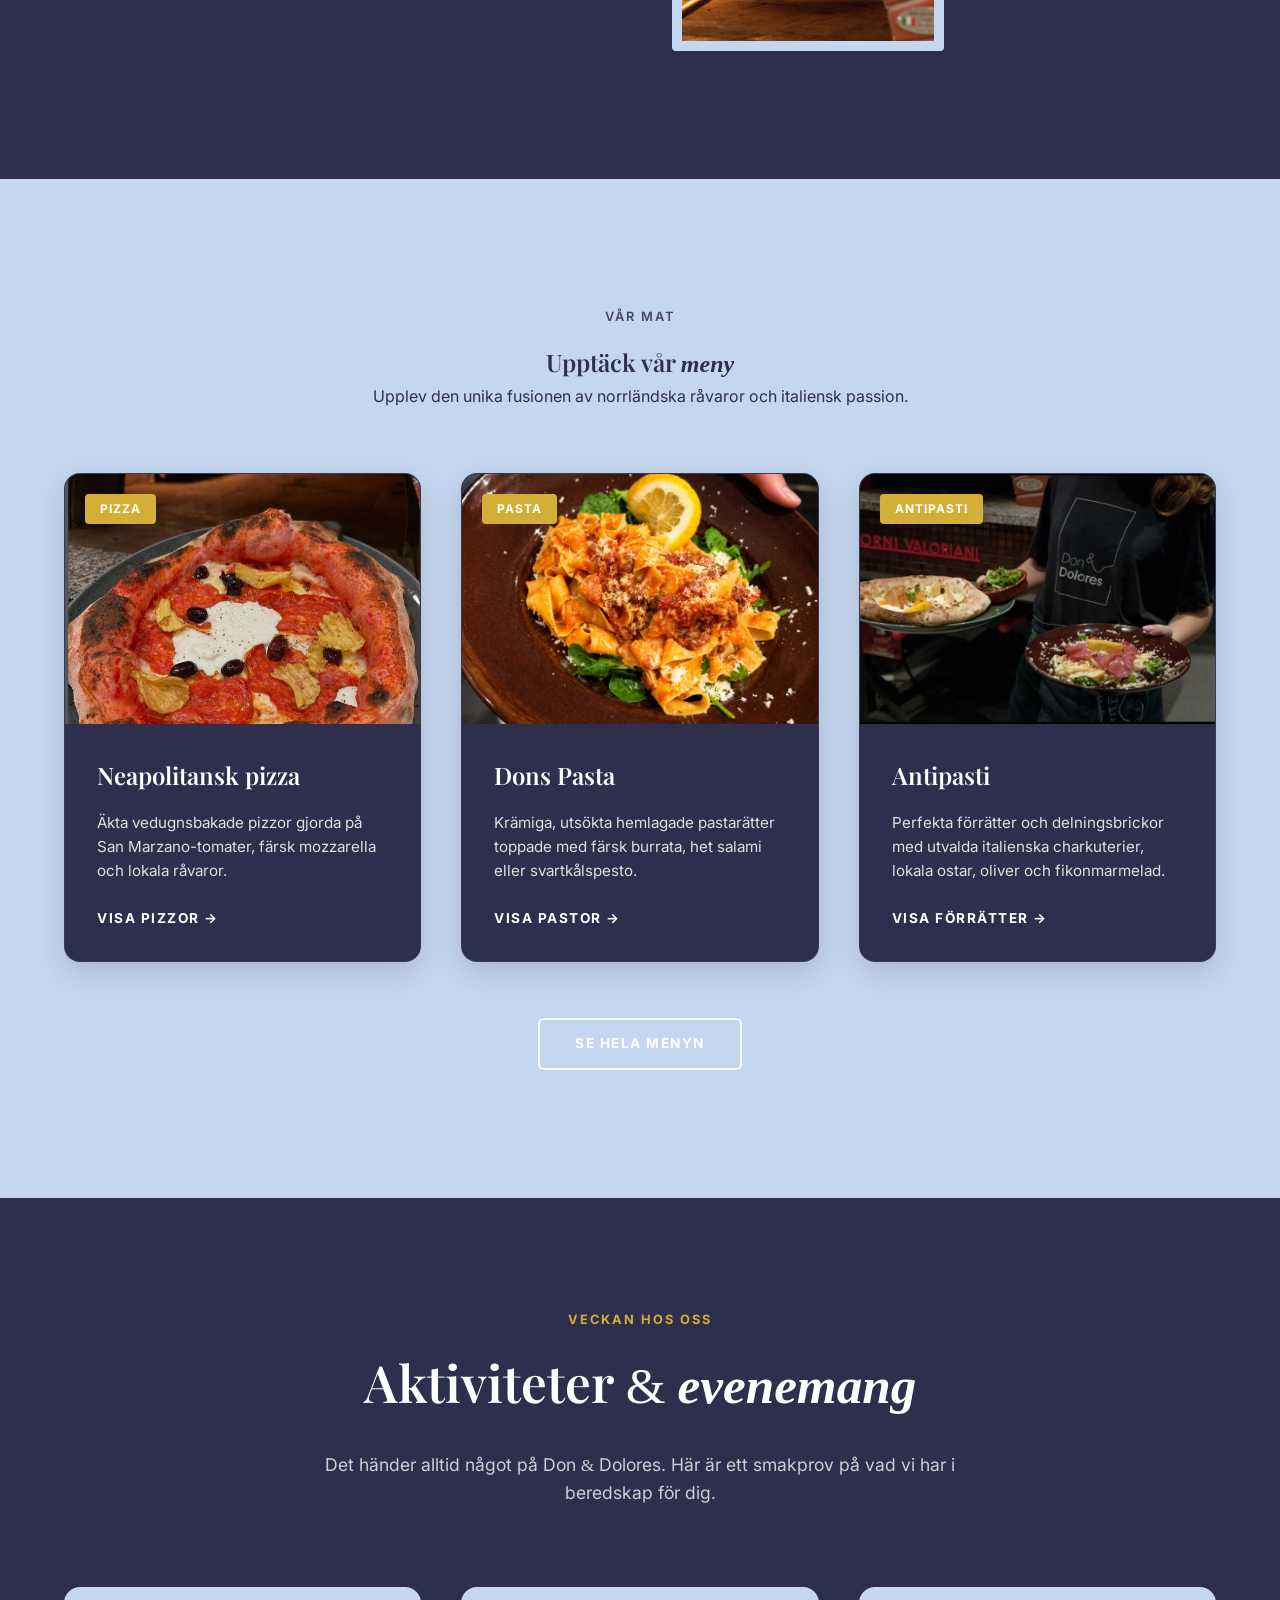
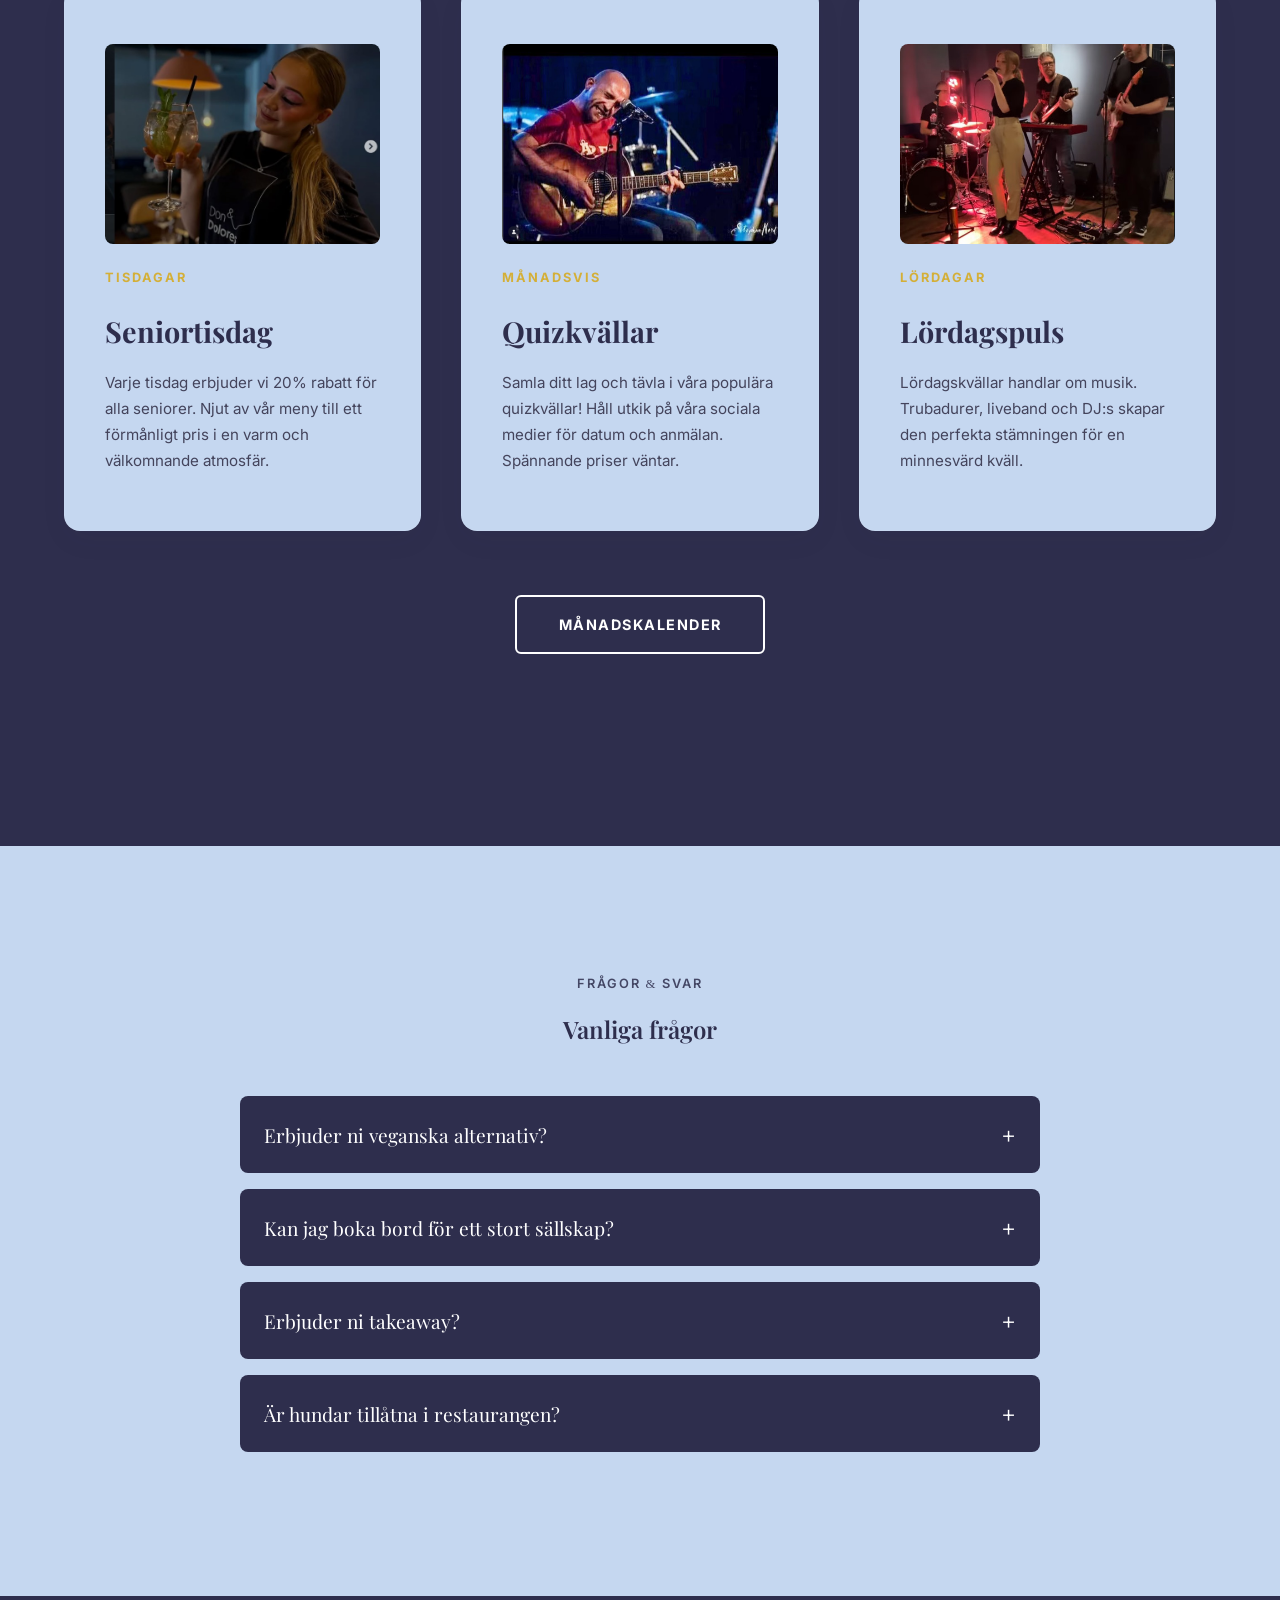
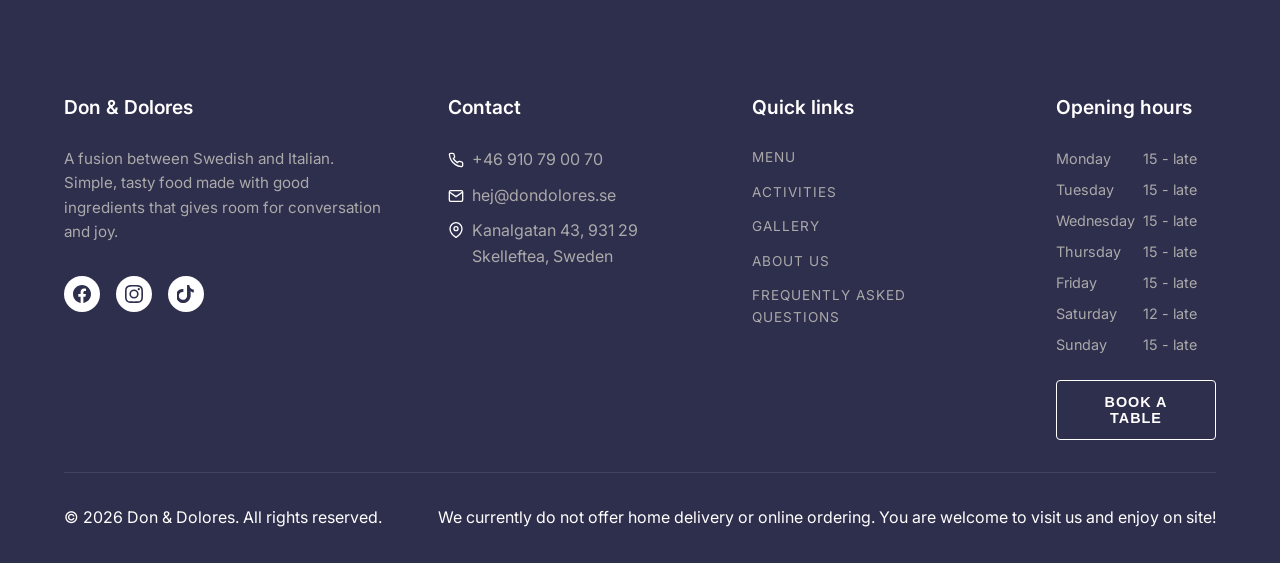
==== commit 5af8d78a: "Standardize all ampersands to use classic Georgia font" ====
--- a/index.html
+++ b/index.html
@@ -94,9 +94,9 @@
                 </div>
                 <div class="welcome-content">
                     <span class="welcome-subtitle">WELCOME TO OUR HOME</span>
-                    <h2 class="welcome-title" style="margin-bottom: 2rem;">Don &amp; <span
+                    <h2 class="welcome-title" style="margin-bottom: 2rem;">Don <span class="classic-amp">&amp;</span> <span
                             class="italic-title-part">Dolores</span></h2>
-                    <p class="welcome-text">In the heart of Skellefteå's city center, Don &amp; Dolores offers a fusion
+                    <p class="welcome-text">In the heart of Skellefteå's city center, Don <span class="classic-amp">&amp;</span> Dolores offers a fusion
                         between
                         the Swedish and the Italian. Here we let simple, good food made from great ingredients leave
                         room for conversation
@@ -109,7 +109,7 @@
                         Neapolitan pizza, handmade pasta, antipasti and cocktails — open every day of the week.
                     </div>
                     <div class="welcome-tag-pill">
-                        <span class="pill-icon">✦</span> A FUSION OF SWEDISH &amp; ITALIAN
+                        <span class="pill-icon">✦</span> A FUSION OF SWEDISH <span class="classic-amp">&amp;</span> ITALIAN
                     </div>
                 </div>
             </div>
@@ -121,11 +121,11 @@
         <div class="container">
             <div class="welcome-grid">
                 <div class="welcome-content">
-                    <span class="welcome-subtitle">THE MAN BEHIND DON &amp; DOLORES</span>
+                    <span class="welcome-subtitle">THE MAN BEHIND DON <span class="classic-amp">&amp;</span> DOLORES</span>
                     <h2 class="welcome-title" style="margin-bottom: 2rem;">Abbas <span
                             class="italic-title-part">Azemi</span></h2>
-                    <p class="welcome-text">Abbas Azemi is the founder of Don &amp; Dolores. His passion for food
-                        combined with constantly exploring and evolving has led him to Don &amp; Dolores.</p>
+                    <p class="welcome-text">Abbas Azemi is the founder of Don <span class="classic-amp">&amp;</span> Dolores. His passion for food
+                        combined with constantly exploring and evolving has led him to Don <span class="classic-amp">&amp;</span> Dolores.</p>
                     <div class="founder-quote">
                         "I want every guest to feel welcome — like at home, but a little tastier."
                     </div>
@@ -148,7 +148,7 @@
                     <span class="section-tag">OM OSS</span>
                     <h2>En fusion av kulturer</h2>
                     <p class="philosophy-text">
-                        Här på Don &amp; Dolores flätas de djupa smakerna från Norrland samman med den rika italienska
+                        Här på Don <span class="classic-amp">&amp;</span> Dolores flätas de djupa smakerna från Norrland samman med den rika italienska
                         matkulturen. Vi tar lokala norrländska råvaror och tillagar dem med äkta italiensk kärlek.
                         Resultatet är enkla, smakrika och okomplicerade rätter som bjuder in till gemenskap.
                     </p>
@@ -158,7 +158,7 @@
                             <p>Bresaola från Jokkmokk och lokala ostar parat med äkta italiensk tomatsås.</p>
                         </div>
                         <div class="highlight-item">
-                            <h4>Atmosfär &amp; glädje</h4>
+                            <h4>Atmosfär <span class="classic-amp">&amp;</span> glädje</h4>
                             <p>En varm mötesplats mitt i stan där samtalen flödar lika fritt som vinet.</p>
                         </div>
                     </div>
@@ -249,8 +249,8 @@
         <div class="container">
             <div class="activities-header">
                 <span class="activities-subtitle">Veckan hos oss</span>
-                <h2 class="activities-title">Aktiviteter &amp; <span class="italic-title-part">evenemang</span></h2>
-                <p class="activities-desc">Det händer alltid något på Don &amp; Dolores. Här är ett smakprov på vad vi
+                <h2 class="activities-title">Aktiviteter <span class="classic-amp">&amp;</span> <span class="italic-title-part">evenemang</span></h2>
+                <p class="activities-desc">Det händer alltid något på Don <span class="classic-amp">&amp;</span> Dolores. Här är ett smakprov på vad vi
                     har i beredskap för dig.</p>
             </div>
 
@@ -306,7 +306,7 @@
                 <!-- Bottom Card 2: Work with us -->
                 <!-- <div class="activities-bottom-card light-blue-card">
                     <h3 class="activities-bottom-card-title">Jobba hos oss</h3>
-                    <p class="activities-bottom-card-body">Vill du bli en del av Don &amp; Dolores-familjen? Vi söker
+                    <p class="activities-bottom-card-body">Vill du bli en del av Don <span class="classic-amp">&amp;</span> Dolores-familjen? Vi söker
                         alltid passionerade medarbetare.</p>
                     <a href="mailto:hej@dondolores.se" class="activities-bottom-card-link">Skicka ansökan &rarr;</a>
                 </div> -->
@@ -326,7 +326,7 @@
     <section class="faq-section bg-light-blue" id="faq">
         <div class="container">
             <div class="text-center" style="max-width: 700px; margin: 0 auto 3rem auto;">
-                <span class="section-tag">FRÅGOR &amp; SVAR</span>
+                <span class="section-tag">FRÅGOR <span class="classic-amp">&amp;</span> SVAR</span>
                 <h2>Vanliga frågor</h2>
             </div>
             <div class="faq-accordion" style="max-width: 800px; margin: 0 auto;">
--- a/css/main.css
+++ b/css/main.css
@@ -962,6 +962,12 @@
     margin-bottom: 1.5rem;
     color: #1c1b1a;
     font-family: 'Playfair Display', serif;
+}
+
+.classic-amp {
+    font-family: Georgia, 'Times New Roman', serif !important;
+    font-style: normal !important;
+    font-weight: 400 !important;
 }
 
 .activities-desc {
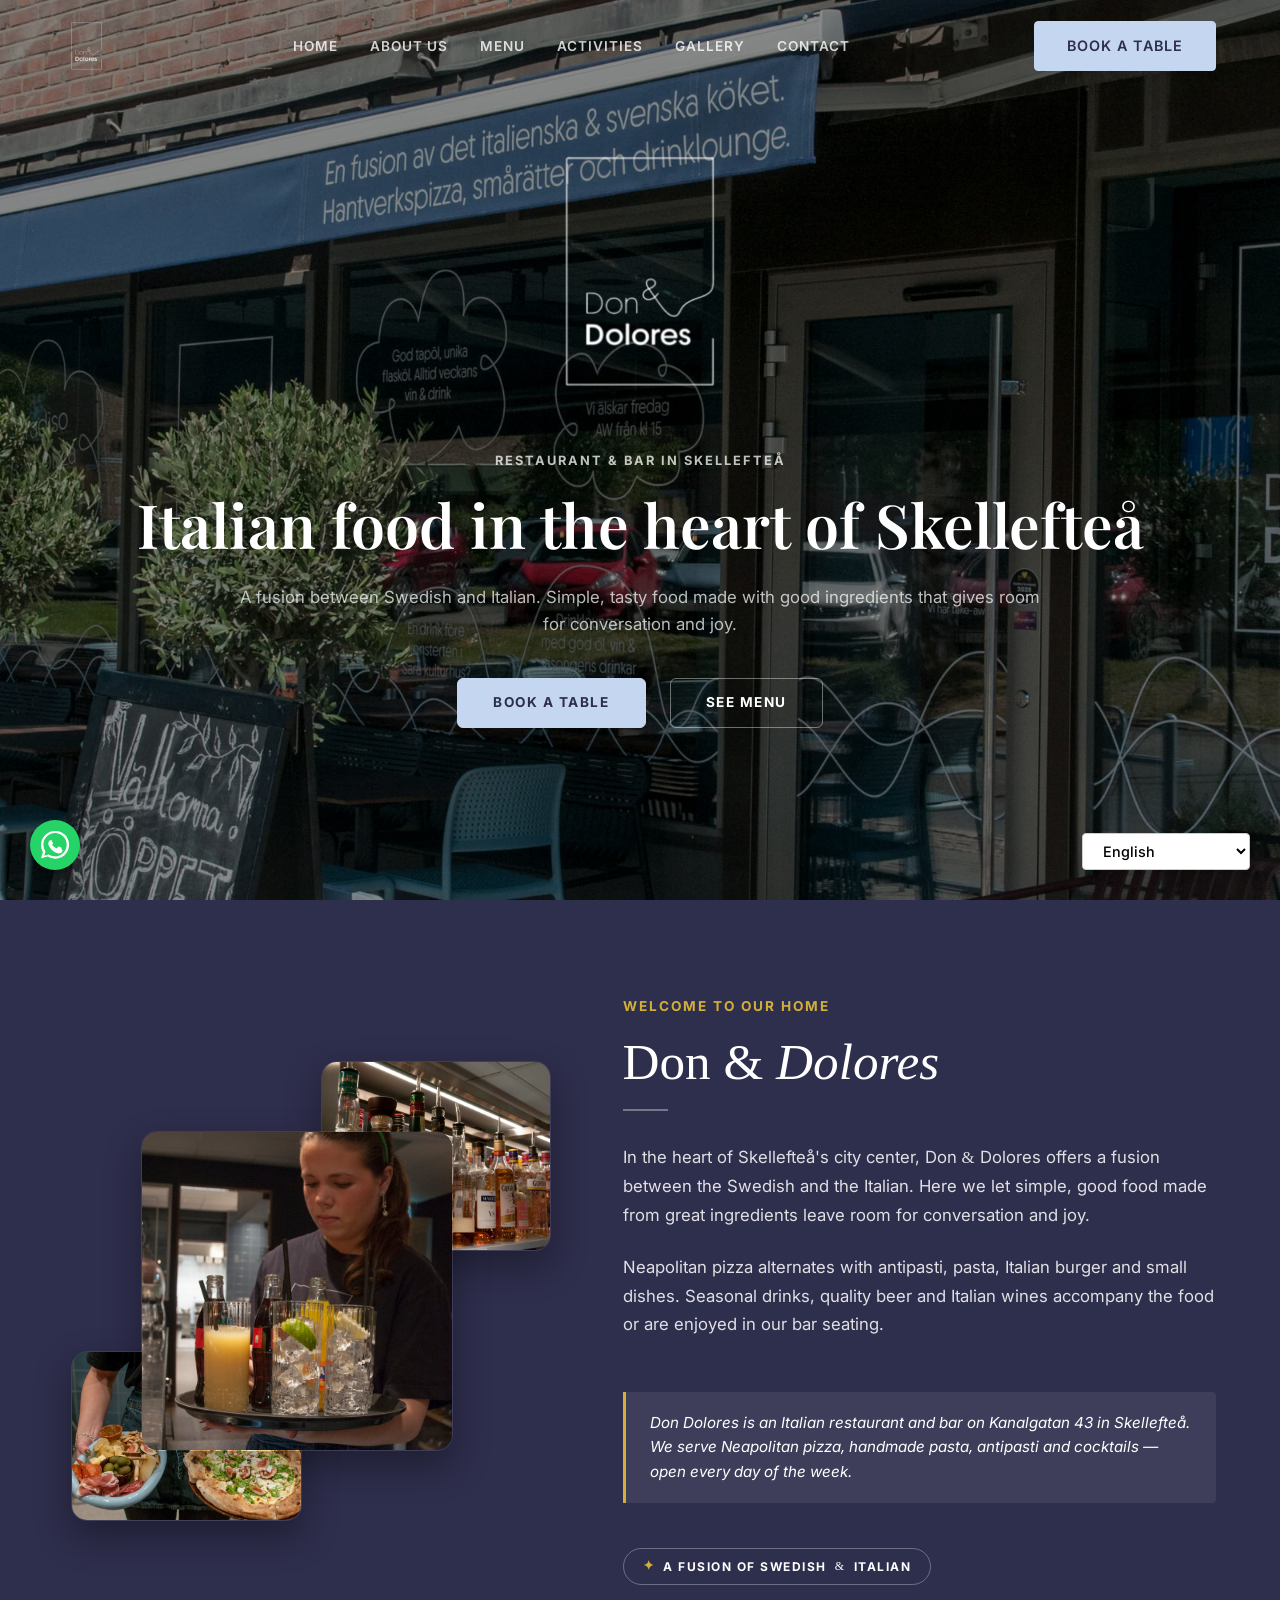
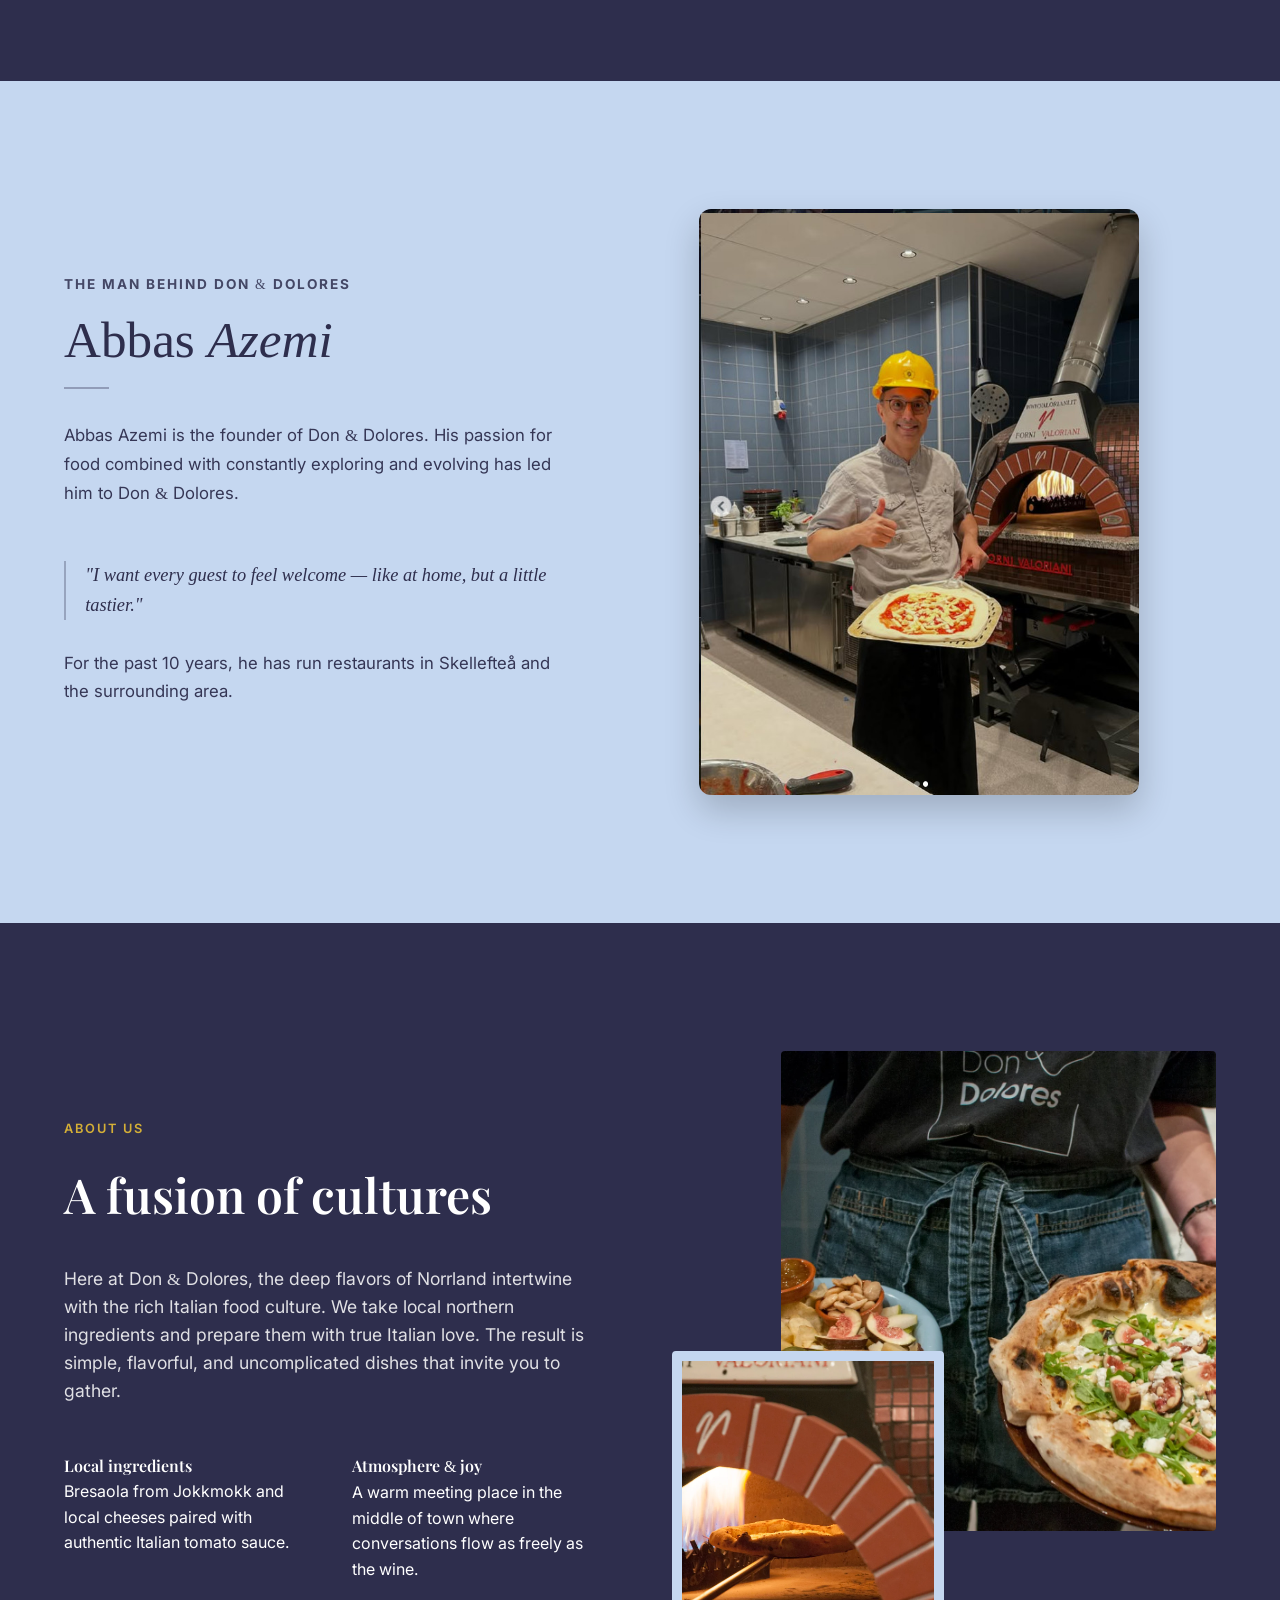
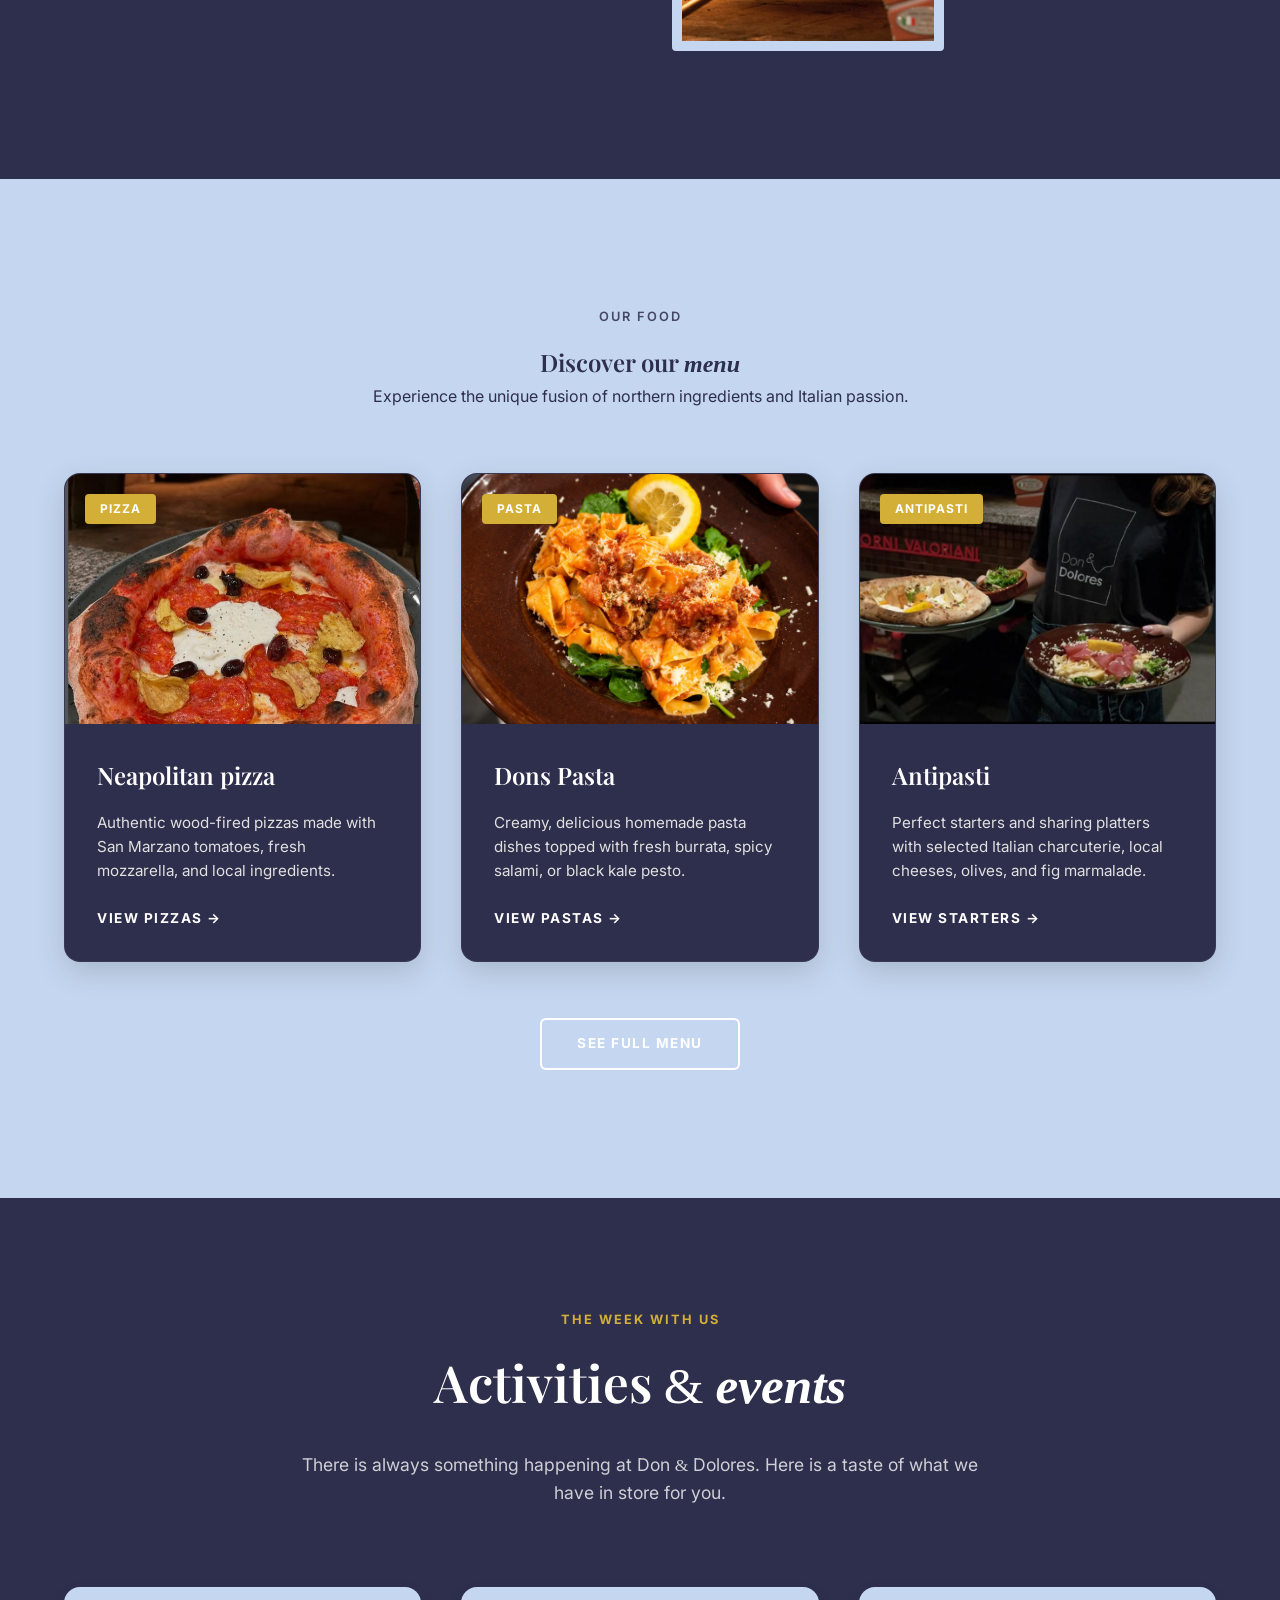
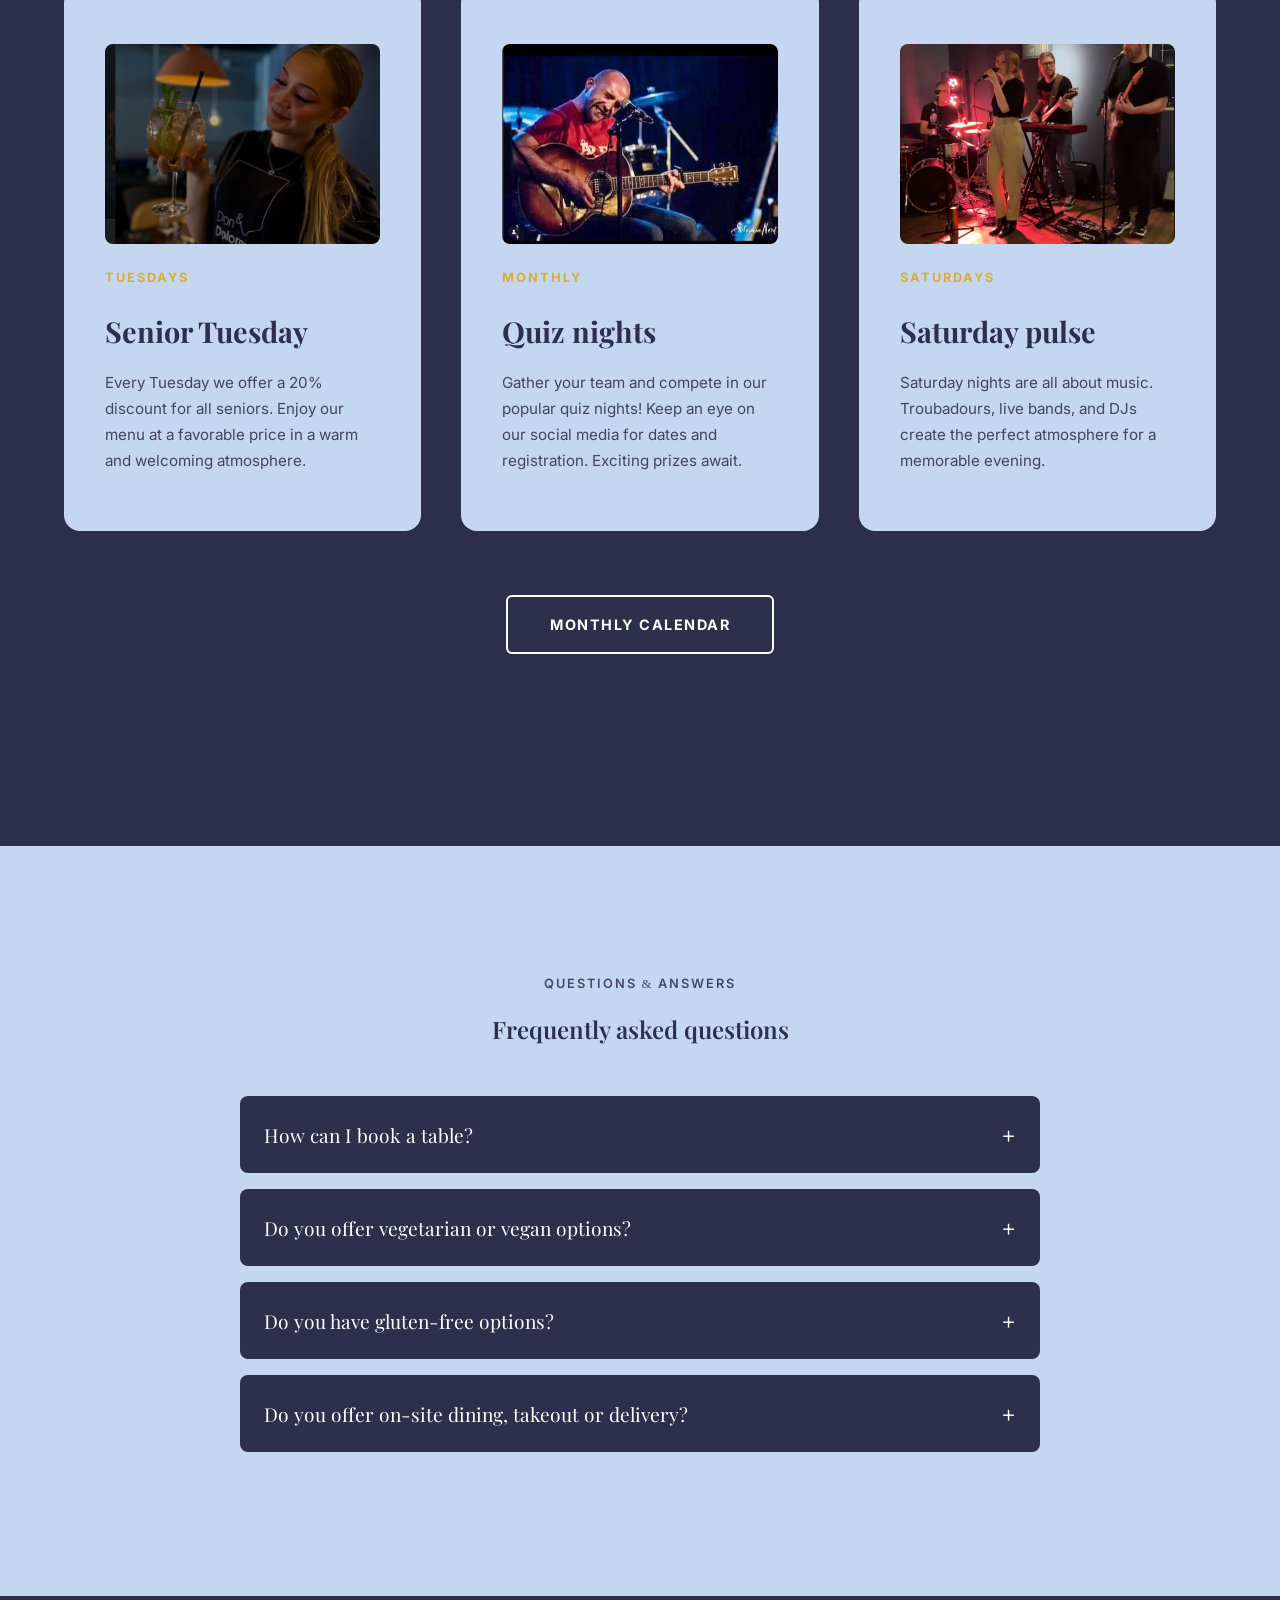
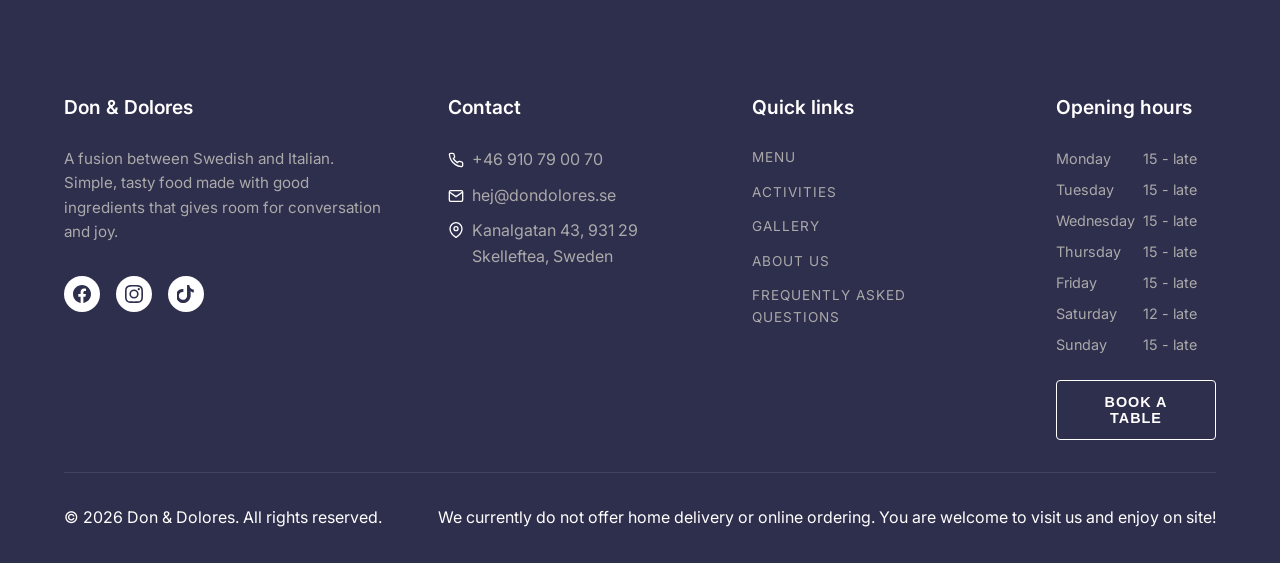
==== commit e4282e86: "Translate entire website to English" ====
--- a/index.html
+++ b/index.html
@@ -1,5 +1,5 @@
 <!DOCTYPE html>
-<html lang="sv">
+<html lang="en">
 
 <head>
     <meta charset="UTF-8">
@@ -145,21 +145,21 @@
         <div class="container">
             <div class="philosophy-grid">
                 <div class="philosophy-content">
-                    <span class="section-tag">OM OSS</span>
-                    <h2>En fusion av kulturer</h2>
+                    <span class="section-tag">ABOUT US</span>
+                    <h2>A fusion of cultures</h2>
                     <p class="philosophy-text">
-                        Här på Don <span class="classic-amp">&amp;</span> Dolores flätas de djupa smakerna från Norrland samman med den rika italienska
-                        matkulturen. Vi tar lokala norrländska råvaror och tillagar dem med äkta italiensk kärlek.
-                        Resultatet är enkla, smakrika och okomplicerade rätter som bjuder in till gemenskap.
+                        Here at Don <span class="classic-amp">&amp;</span> Dolores, the deep flavors of Norrland intertwine with the rich Italian
+                        food culture. We take local northern ingredients and prepare them with true Italian love.
+                        The result is simple, flavorful, and uncomplicated dishes that invite you to gather.
                     </p>
                     <div class="philosophy-highlights">
                         <div class="highlight-item">
-                            <h4>Lokala råvaror</h4>
-                            <p>Bresaola från Jokkmokk och lokala ostar parat med äkta italiensk tomatsås.</p>
+                            <h4>Local ingredients</h4>
+                            <p>Bresaola from Jokkmokk and local cheeses paired with authentic Italian tomato sauce.</p>
                         </div>
                         <div class="highlight-item">
-                            <h4>Atmosfär <span class="classic-amp">&amp;</span> glädje</h4>
-                            <p>En varm mötesplats mitt i stan där samtalen flödar lika fritt som vinet.</p>
+                            <h4>Atmosphere <span class="classic-amp">&amp;</span> joy</h4>
+                            <p>A warm meeting place in the middle of town where conversations flow as freely as the wine.</p>
                         </div>
                     </div>
                 </div>
@@ -177,9 +177,9 @@
     <section class="menu-preview-section bg-light-blue" id="menu">
         <div class="container">
             <div class="text-center" style="max-width: 700px; margin: 0 auto 4rem auto;">
-                <span class="section-tag">VÅR MAT</span>
-                <h2>Upptäck vår <span class="italic-title-part">meny</span></h2>
-                <p>Upplev den unika fusionen av norrländska råvaror och italiensk passion.</p>
+                <span class="section-tag">OUR FOOD</span>
+                <h2>Discover our <span class="italic-title-part">menu</span></h2>
+                <p>Experience the unique fusion of northern ingredients and Italian passion.</p>
             </div>
 
             <div class="events-grid">
@@ -192,12 +192,12 @@
                     <div class="event-content"
                         style="display: flex; flex-direction: column; height: calc(100% - 250px); justify-content: space-between;">
                         <div>
-                            <h3 class="event-title" style="font-family: 'Playfair Display', serif;">Neapolitansk pizza
+                            <h3 class="event-title" style="font-family: 'Playfair Display', serif;">Neapolitan pizza
                             </h3>
-                            <p class="event-desc" style="margin-bottom: 1.5rem;">Äkta vedugnsbakade pizzor gjorda på San
-                                Marzano-tomater, färsk mozzarella och lokala råvaror.</p>
+                            <p class="event-desc" style="margin-bottom: 1.5rem;">Authentic wood-fired pizzas made with San
+                                Marzano tomatoes, fresh mozzarella, and local ingredients.</p>
                         </div>
-                        <a href="menu.html#pizza-category" class="activities-bottom-card-link">Visa pizzor &rarr;</a>
+                        <a href="menu.html#pizza-category" class="activities-bottom-card-link">View pizzas &rarr;</a>
                     </div>
                 </article>
 
@@ -211,10 +211,10 @@
                         style="display: flex; flex-direction: column; height: calc(100% - 250px); justify-content: space-between;">
                         <div>
                             <h3 class="event-title" style="font-family: 'Playfair Display', serif;">Dons Pasta</h3>
-                            <p class="event-desc" style="margin-bottom: 1.5rem;">Krämiga, utsökta hemlagade pastarätter
-                                toppade med färsk burrata, het salami eller svartkålspesto.</p>
+                            <p class="event-desc" style="margin-bottom: 1.5rem;">Creamy, delicious homemade pasta dishes
+                                topped with fresh burrata, spicy salami, or black kale pesto.</p>
                         </div>
-                        <a href="menu.html#pasta-category" class="activities-bottom-card-link">Visa pastor &rarr;</a>
+                        <a href="menu.html#pasta-category" class="activities-bottom-card-link">View pastas &rarr;</a>
                     </div>
                 </article>
 
@@ -228,10 +228,10 @@
                         style="display: flex; flex-direction: column; height: calc(100% - 250px); justify-content: space-between;">
                         <div>
                             <h3 class="event-title" style="font-family: 'Playfair Display', serif;">Antipasti</h3>
-                            <p class="event-desc" style="margin-bottom: 1.5rem;">Perfekta förrätter och delningsbrickor
-                                med utvalda italienska charkuterier, lokala ostar, oliver och fikonmarmelad.</p>
+                            <p class="event-desc" style="margin-bottom: 1.5rem;">Perfect starters and sharing platters
+                                with selected Italian charcuterie, local cheeses, olives, and fig marmalade.</p>
                         </div>
-                        <a href="menu.html#antipasti-category" class="activities-bottom-card-link">Visa förrätter
+                        <a href="menu.html#antipasti-category" class="activities-bottom-card-link">View starters
                             &rarr;</a>
                     </div>
                 </article>
@@ -239,7 +239,7 @@
 
             <!-- Centered See Full Menu Button -->
             <div style="text-align: center; margin-top: 3.5rem;">
-                <a href="menu.html" class="btn btn-light-outline">SE HELA MENYN</a>
+                <a href="menu.html" class="btn btn-light-outline">SEE FULL MENU</a>
             </div>
         </div>
     </section>
@@ -248,10 +248,10 @@
     <section class="activities-section bg-dark-blue" id="aktiviteter">
         <div class="container">
             <div class="activities-header">
-                <span class="activities-subtitle">Veckan hos oss</span>
-                <h2 class="activities-title">Aktiviteter <span class="classic-amp">&amp;</span> <span class="italic-title-part">evenemang</span></h2>
-                <p class="activities-desc">Det händer alltid något på Don <span class="classic-amp">&amp;</span> Dolores. Här är ett smakprov på vad vi
-                    har i beredskap för dig.</p>
+                <span class="activities-subtitle">The week with us</span>
+                <h2 class="activities-title">Activities <span class="classic-amp">&amp;</span> <span class="italic-title-part">events</span></h2>
+                <p class="activities-desc">There is always something happening at Don <span class="classic-amp">&amp;</span> Dolores. Here is a taste of what we
+                    have in store for you.</p>
             </div>
 
             <!-- Top Row Grid (3 Cards) -->
@@ -260,37 +260,37 @@
                 <div class="activities-card light-blue-card">
                     <img src="assets/activities/2.jpg" alt="Seniortisdag"
                         style="width: 100%; height: 200px; object-fit: cover; border-radius: 8px; margin-bottom: 1.5rem;">
-                    <span class="activities-card-tag">Tisdagar</span>
-                    <h3 class="activities-card-title">Seniortisdag</h3>
-                    <p class="activities-card-body">Varje tisdag erbjuder vi 20% rabatt för alla seniorer. Njut av vår
-                        meny till ett förmånligt pris i en varm och välkomnande atmosfär.</p>
+                    <span class="activities-card-tag">Tuesdays</span>
+                    <h3 class="activities-card-title">Senior Tuesday</h3>
+                    <p class="activities-card-body">Every Tuesday we offer a 20% discount for all seniors. Enjoy our
+                        menu at a favorable price in a warm and welcoming atmosphere.</p>
                 </div>
 
                 <!-- Card 2: Monthly -->
                 <div class="activities-card light-blue-card">
                     <img src="assets/activities/3.jpg" alt="Quizkvällar"
                         style="width: 100%; height: 200px; object-fit: cover; border-radius: 8px; margin-bottom: 1.5rem;">
-                    <span class="activities-card-tag">Månadsvis</span>
-                    <h3 class="activities-card-title">Quizkvällar</h3>
-                    <p class="activities-card-body">Samla ditt lag och tävla i våra populära quizkvällar! Håll utkik på
-                        våra sociala medier för datum och anmälan. Spännande priser väntar.</p>
+                    <span class="activities-card-tag">Monthly</span>
+                    <h3 class="activities-card-title">Quiz nights</h3>
+                    <p class="activities-card-body">Gather your team and compete in our popular quiz nights! Keep an eye on
+                        our social media for dates and registration. Exciting prizes await.</p>
                 </div>
 
                 <!-- Card 3: Saturdays -->
                 <div class="activities-card light-blue-card">
                     <img src="assets/activities/1.jpg" alt="Lördagspuls"
                         style="width: 100%; height: 200px; object-fit: cover; border-radius: 8px; margin-bottom: 1.5rem;">
-                    <span class="activities-card-tag">Lördagar</span>
-                    <h3 class="activities-card-title">Lördagspuls</h3>
-                    <p class="activities-card-body">Lördagskvällar handlar om musik. Trubadurer, liveband och DJ:s
-                        skapar den perfekta stämningen för en minnesvärd kväll.</p>
+                    <span class="activities-card-tag">Saturdays</span>
+                    <h3 class="activities-card-title">Saturday pulse</h3>
+                    <p class="activities-card-body">Saturday nights are all about music. Troubadours, live bands, and DJs
+                        create the perfect atmosphere for a memorable evening.</p>
                 </div>
             </div>
 
             <!-- Monthly Calendar Button -->
             <div class="activities-calendar-btn-wrap">
                 <a href="https://www.instagram.com/dondolores_skelleftea/" target="_blank"
-                    class="btn-calendar">Månadskalender</a>
+                    class="btn-calendar">Monthly calendar</a>
             </div>
 
             <!-- Bottom Row Grid (3 Cards) -->
@@ -326,39 +326,35 @@
     <section class="faq-section bg-light-blue" id="faq">
         <div class="container">
             <div class="text-center" style="max-width: 700px; margin: 0 auto 3rem auto;">
-                <span class="section-tag">FRÅGOR <span class="classic-amp">&amp;</span> SVAR</span>
-                <h2>Vanliga frågor</h2>
+                <span class="section-tag">QUESTIONS <span class="classic-amp">&amp;</span> ANSWERS</span>
+                <h2>Frequently asked questions</h2>
             </div>
             <div class="faq-accordion" style="max-width: 800px; margin: 0 auto;">
                 <div class="faq-item">
-                    <button class="faq-question">Erbjuder ni veganska alternativ?<span
+                    <button class="faq-question">How can I book a table?<span
                             class="faq-icon">+</span></button>
                     <div class="faq-answer">
-                        <p>Ja! Vi har several vegetariska och veganska alternativ på menyn. Våra kockar anpassar även
-                            gärna rätter där det är möjligt.</p>
+                        <p>You can book a table via our website or by contacting us directly by phone or email.</p>
                     </div>
                 </div>
                 <div class="faq-item">
-                    <button class="faq-question">Kan jag boka bord för ett stort sällskap?<span
+                    <button class="faq-question">Do you offer vegetarian or vegan options?<span
                             class="faq-icon">+</span></button>
                     <div class="faq-answer">
-                        <p>Absolut. För grupper på mer än 8 personer, vänligen kontakta oss direkt via e-post eller
-                            telefon så ordnar vi bästa möjliga upplevelse för er.</p>
+                        <p>Yes, we offer a variety of vegetarian options and can accommodate vegan preferences upon request. Our goal is to ensure everyone has a great dining experience.</p>
                     </div>
                 </div>
                 <div class="faq-item">
-                    <button class="faq-question">Erbjuder ni takeaway?<span class="faq-icon">+</span></button>
+                    <button class="faq-question">Do you have gluten-free options?<span class="faq-icon">+</span></button>
                     <div class="faq-answer">
-                        <p>Vi erbjuder för närvarande inte hemleverans eller onlinebeställning för takeaway. Vi vill att
-                            du ska uppleva vår mat rykande varm från ugnen här i restaurangen.</p>
+                        <p>Yes, we offer gluten free options for customers with dietary restrictions, please inform our staff when ordering so we can assist you.</p>
                     </div>
                 </div>
                 <div class="faq-item">
-                    <button class="faq-question">Är hundar tillåtna i restaurangen?<span
+                    <button class="faq-question">Do you offer on-site dining, takeout or delivery?<span
                             class="faq-icon">+</span></button>
                     <div class="faq-answer">
-                        <p>Välartade hundar är välkomna på vår uteservering under sommarmånaderna. Inomhus tillåter vi
-                            endast ledarhundar.</p>
+                        <p>We offer dine-in and takeout. Delivery options may vary – please contact us directly for current options.</p>
                     </div>
                 </div>
             </div>
@@ -493,18 +489,17 @@
             <div class="booking-body">
                 <!-- STEP 1: Meal -->
                 <div class="booking-step active" id="step1">
-                    <p data-translate="selectMeal" style="font-size: 0.9rem; margin-bottom: 0.5rem;">Välj måltid</p>
-                    <button class="meal-btn" data-translate="dinner" onclick="nextStep(2)">Middag</button>
+                    <p data-translate="selectMeal" style="font-size: 0.9rem; margin-bottom: 0.5rem;">Select meal</p>
+                    <button class="meal-btn" data-translate="dinner" onclick="nextStep(2)">Dinner</button>
                 </div>
 
                 <!-- STEP 2: Guests -->
                 <div class="booking-step" id="step2">
-                    <div class="selection-summary" data-translate="dinner">Middag</div>
+                    <div class="selection-summary" data-translate="dinner">Dinner</div>
                     <p data-translate="selectGuestsTitle"
-                        style="font-size: 0.8rem; font-weight:700; margin: 1rem 0 0.5rem; letter-spacing:1px;">VÄLJ
-                        ANTAL PERSONER</p>
+                        style="font-size: 0.8rem; font-weight:700; margin: 1rem 0 0.5rem; letter-spacing:1px;">SELECT NUMBER OF GUESTS</p>
                     <ul class="guest-list">
-                        <li><button class="guest-btn" data-guests-count="1" onclick="selectGuests(1)">1 person</button>
+                        <li><button class="guest-btn" data-guests-count="1" onclick="selectGuests(1)">1 guest</button>
                         </li>
                         <li><button class="guest-btn" data-guests-count="2" onclick="selectGuests(2)">2
                                 personer</button></li>
@@ -527,31 +522,31 @@
 
                 <!-- STEP 3: Date & Children -->
                 <div class="booking-step" id="step3">
-                    <div class="selection-summary" data-translate="dinner">Middag</div>
+                    <div class="selection-summary" data-translate="dinner">Dinner</div>
                     <div class="booking-filters">
                         <select class="filter-select" id="guestCountSelect">
-                            <option value="2">2 personer</option>
+                            <option value="2">2 guests</option>
                         </select>
                         <select class="filter-select" id="childCountSelect">
-                            <option value="0" data-translate="childrenCountDefault">Varav barn antal</option>
-                            <option value="0" data-translate="children0">0 Barn</option>
-                            <option value="1" data-translate="children1">1 Barn</option>
-                            <option value="2" data-translate="children2">2 Barn</option>
+                            <option value="0" data-translate="childrenCountDefault">Number of children</option>
+                            <option value="0" data-translate="children0">0 Children</option>
+                            <option value="1" data-translate="children1">1 Child</option>
+                            <option value="2" data-translate="children2">2 Children</option>
                         </select>
                     </div>
 
                     <div class="calendar-view">
                         <div class="month-block">
-                            <h4 class="month-title" id="monthTitle" data-month-name="JULI" data-year="2026">JULI 2026
+                            <h4 class="month-title" id="monthTitle" data-month-name="JULY" data-year="2026">JULY 2026
                             </h4>
                             <div class="calendar-grid">
-                                <div class="cal-day-header" data-day="1">MÅN</div>
-                                <div class="cal-day-header" data-day="2">TIS</div>
-                                <div class="cal-day-header" data-day="3">ONS</div>
-                                <div class="cal-day-header" data-day="4">TOR</div>
-                                <div class="cal-day-header" data-day="5">FRE</div>
-                                <div class="cal-day-header" data-day="6">LÖR</div>
-                                <div class="cal-day-header" data-day="7">SÖN</div>
+                                <div class="cal-day-header" data-day="1">MON</div>
+                                <div class="cal-day-header" data-day="2">TUE</div>
+                                <div class="cal-day-header" data-day="3">WED</div>
+                                <div class="cal-day-header" data-day="4">THU</div>
+                                <div class="cal-day-header" data-day="5">FRI</div>
+                                <div class="cal-day-header" data-day="6">SAT</div>
+                                <div class="cal-day-header" data-day="7">SUN</div>
                                 <div class="cal-day disabled">29</div>
                                 <div class="cal-day disabled">30</div>
                                 <div class="cal-day disabled">01</div>
@@ -614,24 +609,24 @@
                                 stroke-width="2">
                                 <circle cx="12" cy="12" r="10"></circle>
                                 <polyline points="12 6 12 12 16 14"></polyline>
-                            </svg> <span data-translate="time">Tid</span></span>
+                            </svg> <span data-translate="time">Time</span></span>
                     </div>
 
                     <div class="time-list">
                         <div class="time-row"><span>16:00</span><button class="btn-book-time"
-                                data-translate="book">BOKA</button></div>
+                                data-translate="book">BOOK</button></div>
                         <div class="time-row"><span>16:15</span><button class="btn-book-time"
-                                data-translate="book">BOKA</button></div>
+                                data-translate="book">BOOK</button></div>
                         <div class="time-row"><span>16:30</span><button class="btn-book-time"
-                                data-translate="book">BOKA</button></div>
+                                data-translate="book">BOOK</button></div>
                         <div class="time-row"><span>16:45</span><button class="btn-book-time"
-                                data-translate="book">BOKA</button></div>
+                                data-translate="book">BOOK</button></div>
                         <div class="time-row"><span>17:00</span><button class="btn-book-time"
-                                data-translate="book">BOKA</button></div>
+                                data-translate="book">BOOK</button></div>
                         <div class="time-row"><span>17:15</span><button class="btn-book-time"
-                                data-translate="book">BOKA</button></div>
+                                data-translate="book">BOOK</button></div>
                         <div class="time-row"><span>17:30</span><button class="btn-book-time"
-                                data-translate="book">BOKA</button></div>
+                                data-translate="book">BOOK</button></div>
                     </div>
                 </div>
 
@@ -641,7 +636,7 @@
             <div class="booking-footer">
                 <div class="booking-footer-left">
                     <span style="font-weight:700; letter-spacing: -1px; font-size:1.1rem; color:#ccc;">BB<span
-                            style="font-size:0.6rem; vertical-align:top; display:inline-block; line-height:1; margin-left:2px;">BOKA<br>BORD</span></span>
+                            style="font-size:0.6rem; vertical-align:top; display:inline-block; line-height:1; margin-left:2px;">BOOK<br>BORD</span></span>
                     <a href="#"
                         style="color:#aaa; text-decoration:none; display:flex; align-items:center; gap:4px; font-size:0.8rem; margin-left:15px;"><svg
                             width="14" height="14" viewBox="0 0 24 24" fill="none" stroke="currentColor"
@@ -649,7 +644,7 @@
                             <path d="M15 3h4a2 2 0 0 1 2 2v14a2 2 0 0 1-2 2h-4"></path>
                             <polyline points="10 17 15 12 10 7"></polyline>
                             <line x1="15" y1="12" x2="3" y2="12"></line>
-                        </svg> <span data-translate="login">Logga in</span></a>
+                        </svg> <span data-translate="login">Log in</span></a>
                 </div>
                 <div class="booking-footer-right" style="position: relative;">
                     <button class="lang-switch-btn"
@@ -662,18 +657,16 @@
                                 d="M12 2a15.3 15.3 0 0 1 4 10 15.3 15.3 0 0 1-4 10 15.3 15.3 0 0 1-4-10 15.3 15.3 0 0 1 4-10z">
                             </path>
                         </svg>
-                        <span class="current-lang">Swedish</span>
+                        <span class="current-lang">English</span>
                     </button>
                     <div class="lang-dropdown">
-                        <button class="lang-dropdown-option active" data-lang="sv"
-                            style="background: none; border: none; width: 100%; text-align: left; display: flex; justify-content: space-between; align-items: center; font-size: 0.8rem; padding: 8px 12px; cursor: pointer;">
+                        <button class="lang-dropdown-option" data-lang="sv" style="background: none; border: none; width: 100%; text-align: left; display: flex; justify-content: space-between; align-items: center; font-size: 0.8rem; padding: 8px 12px; cursor: pointer;">
                             <span>Swedish</span>
+                            <span class="check-icon" style="display: none;">✓</span>
+                        </button>
+                        <button class="lang-dropdown-option active" data-lang="en" style="background: none; border: none; width: 100%; text-align: left; display: flex; justify-content: space-between; align-items: center; font-size: 0.8rem; padding: 8px 12px; cursor: pointer;">
+                            <span>English</span>
                             <span class="check-icon">✓</span>
-                        </button>
-                        <button class="lang-dropdown-option" data-lang="en"
-                            style="background: none; border: none; width: 100%; text-align: left; display: flex; justify-content: space-between; align-items: center; font-size: 0.8rem; padding: 8px 12px; cursor: pointer;">
-                            <span>English</span>
-                            <span class="check-icon" style="display: none;">✓</span>
                         </button>
                     </div>
                 </div>
@@ -685,8 +678,8 @@
     <div class="lang-switcher-float">
         <select class="lang-select">
             <option value="" disabled>Select Language</option>
-            <option value="en">English</option>
-            <option value="sv" selected>Swedish</option>
+            <option value="en" selected>English</option>
+            <option value="sv">Swedish</option>
         </select>
     </div>
 
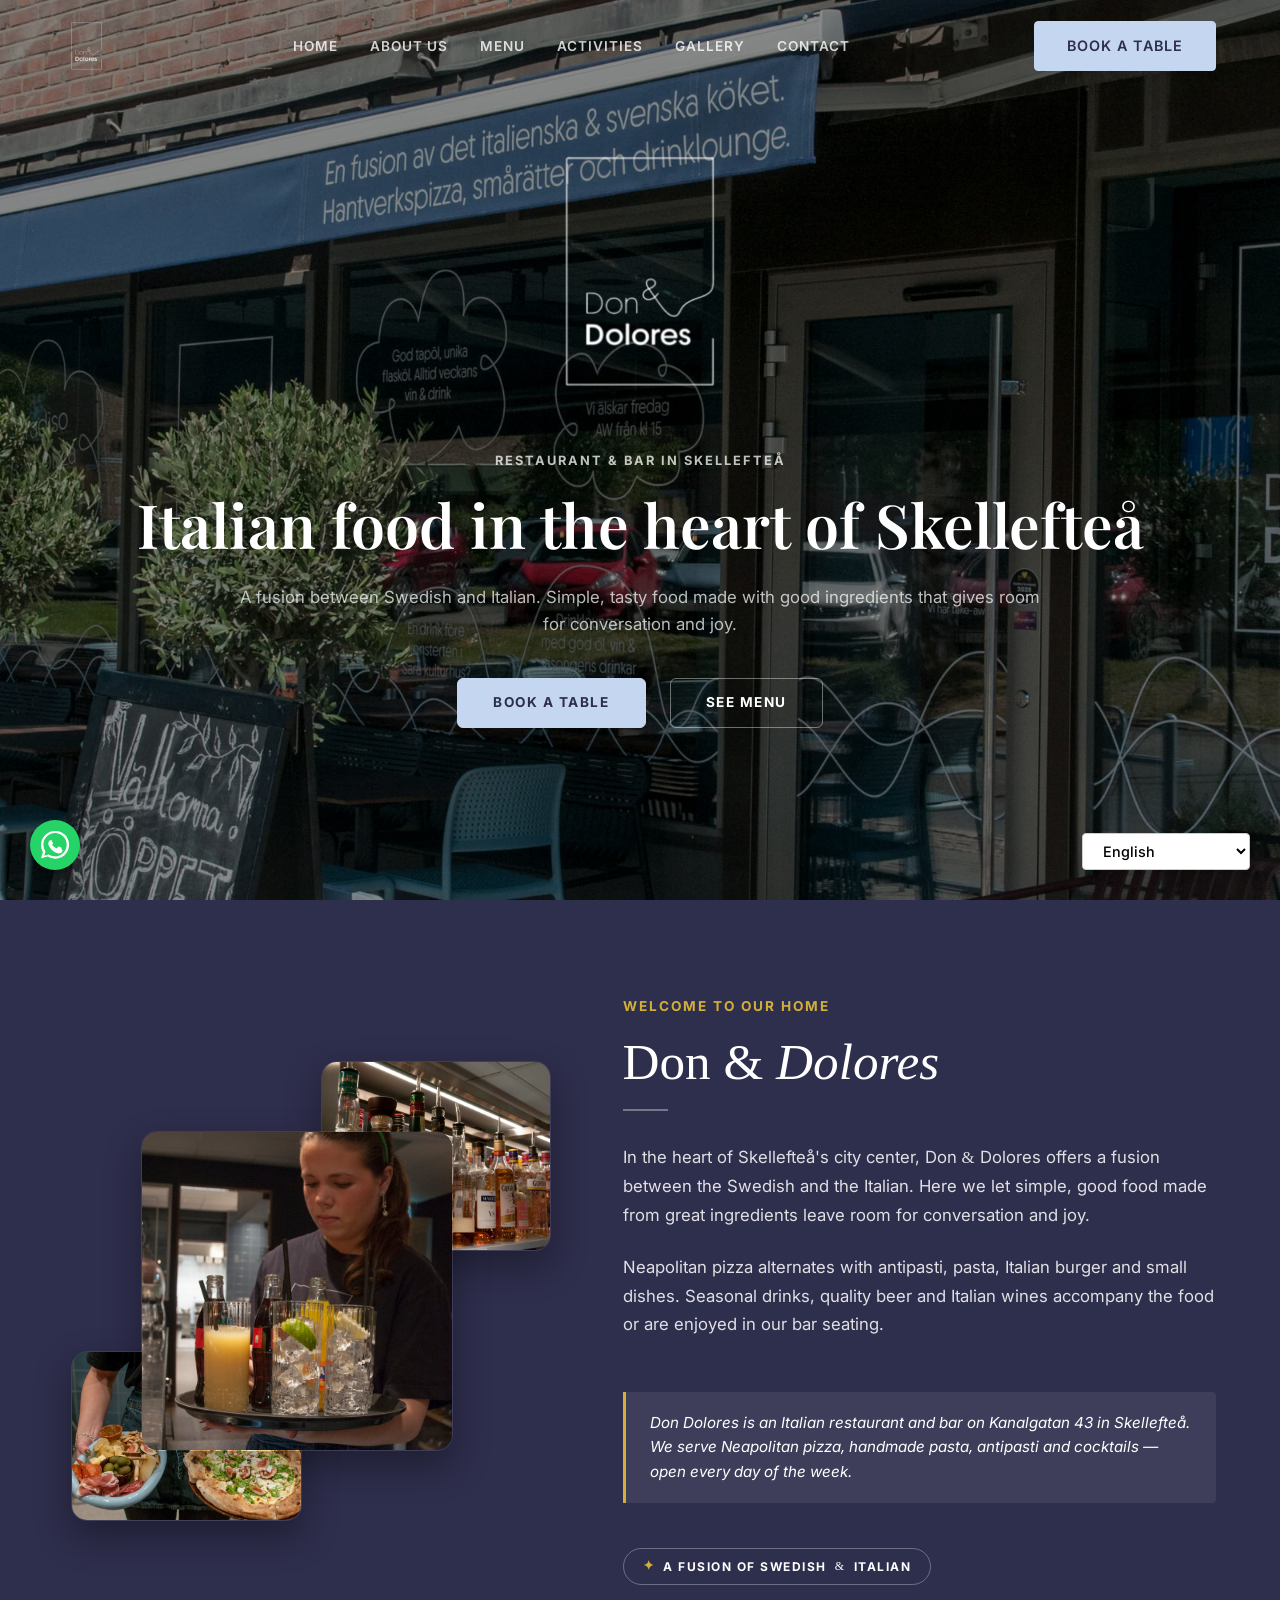
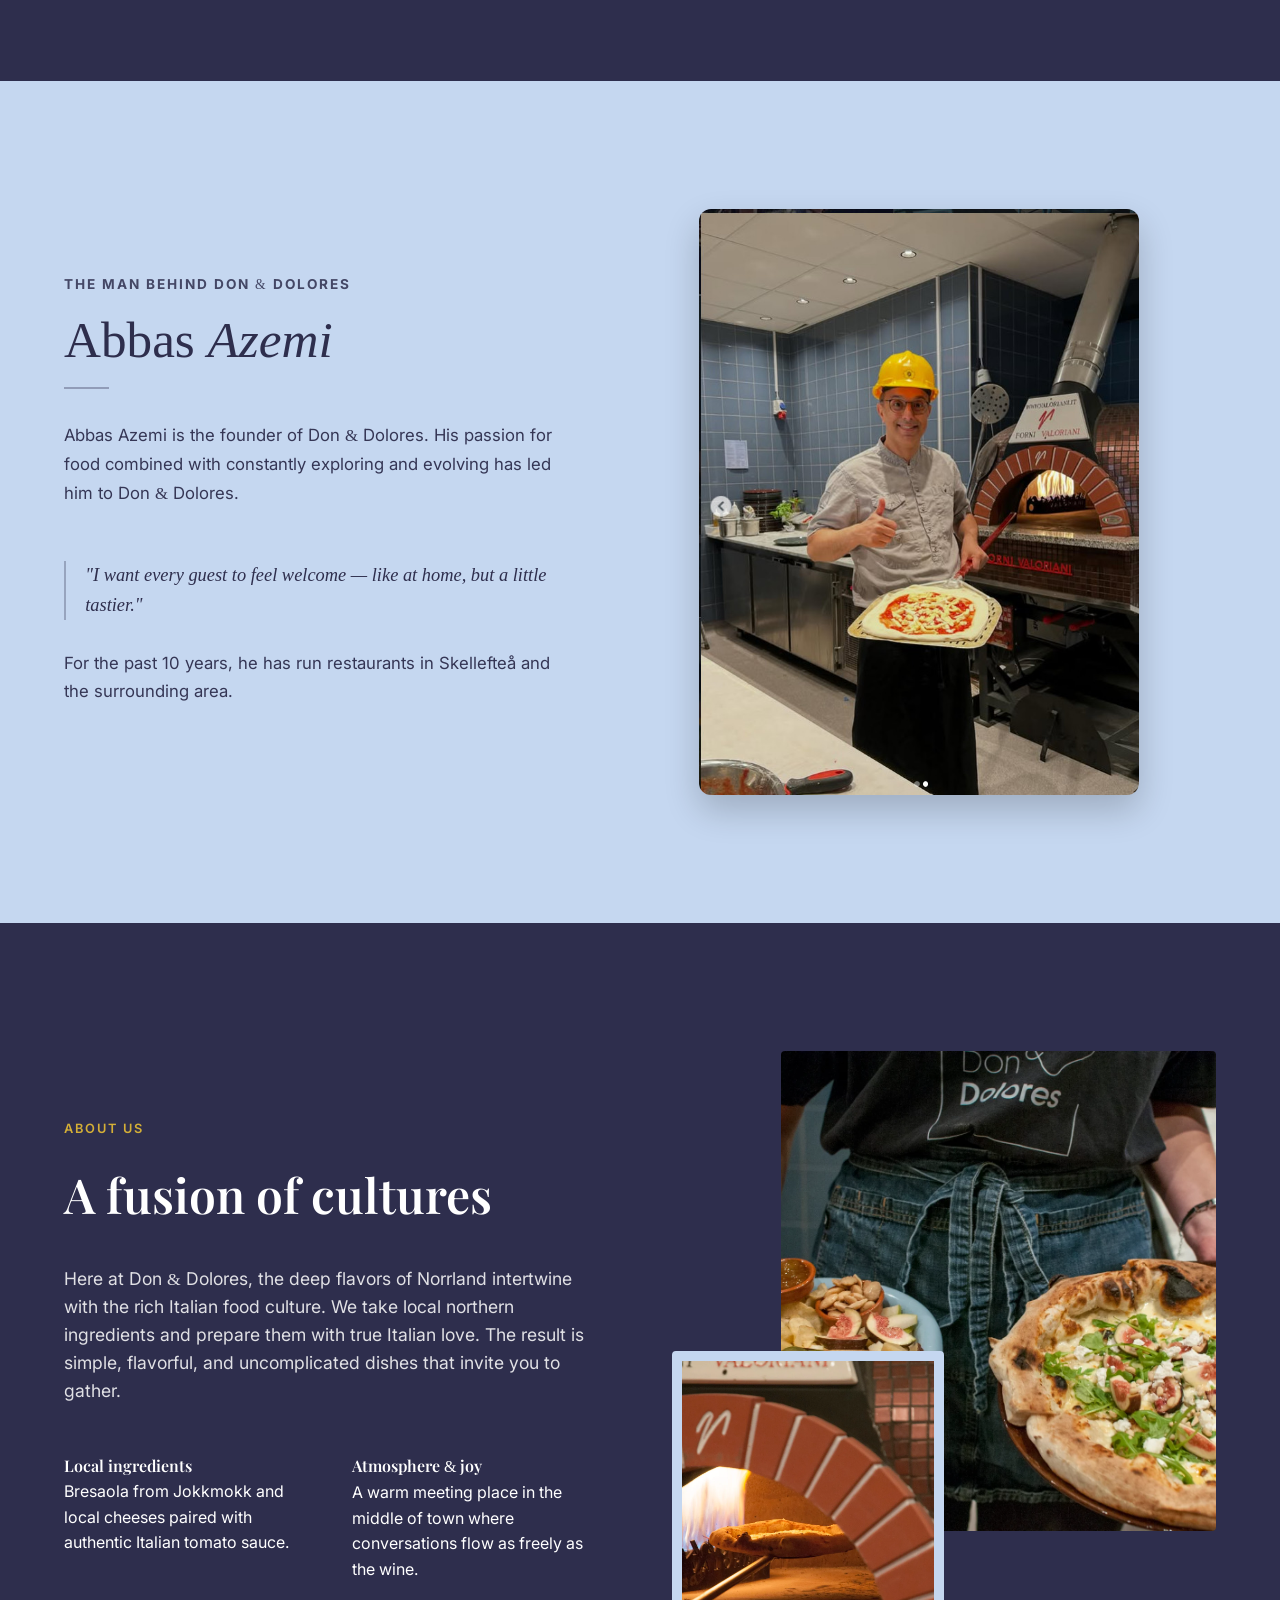
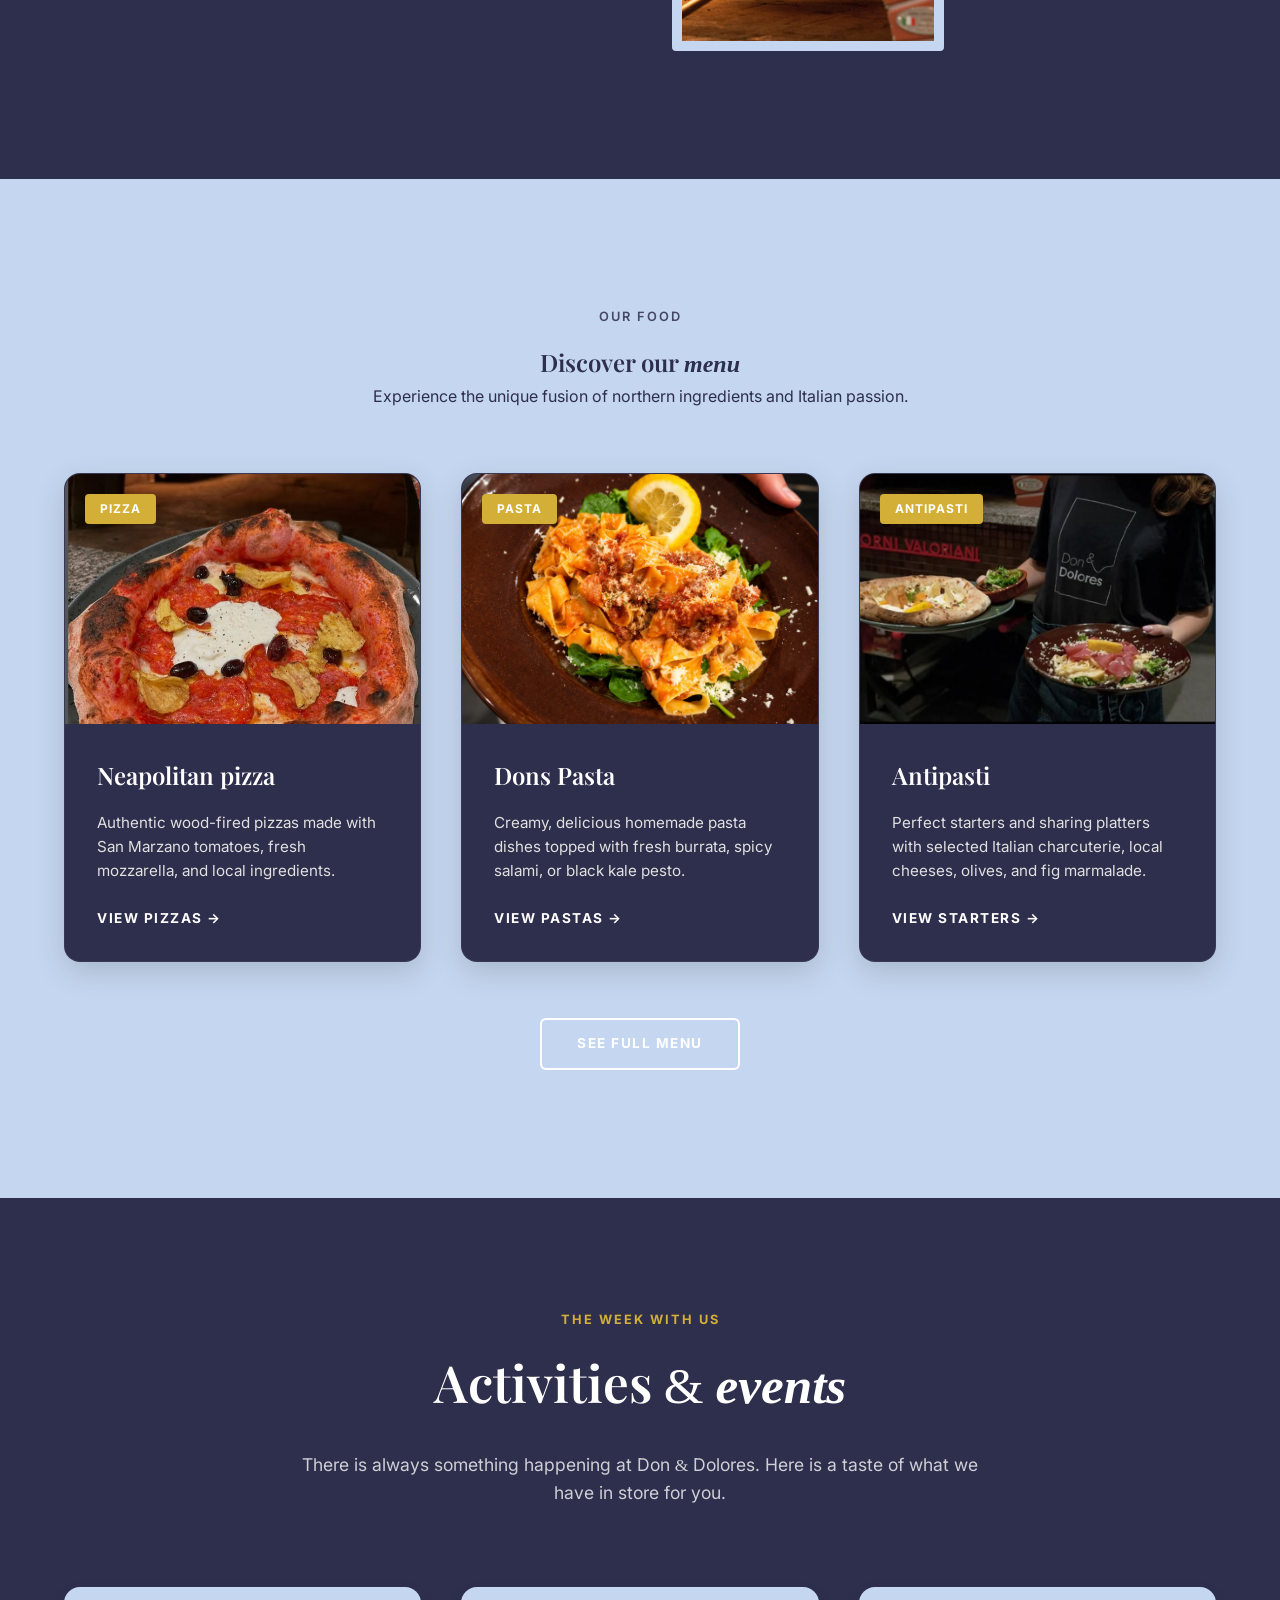
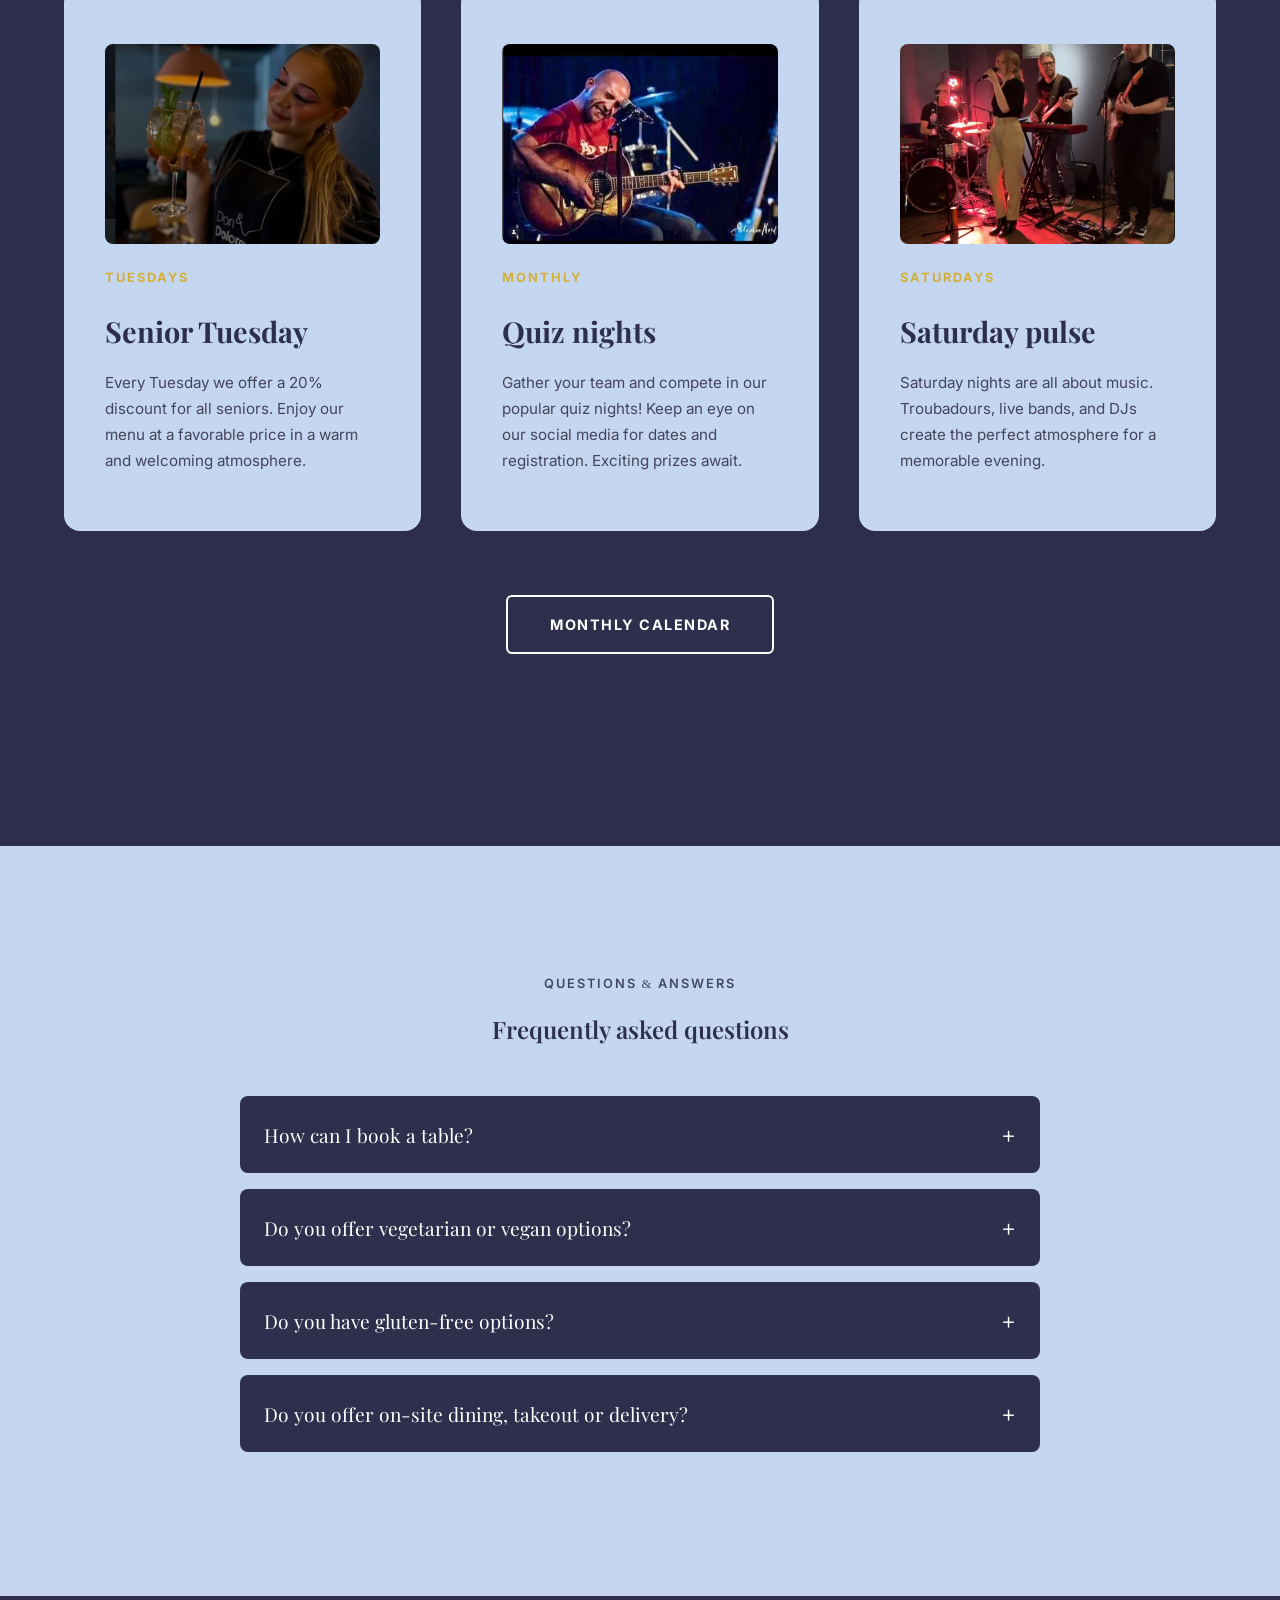
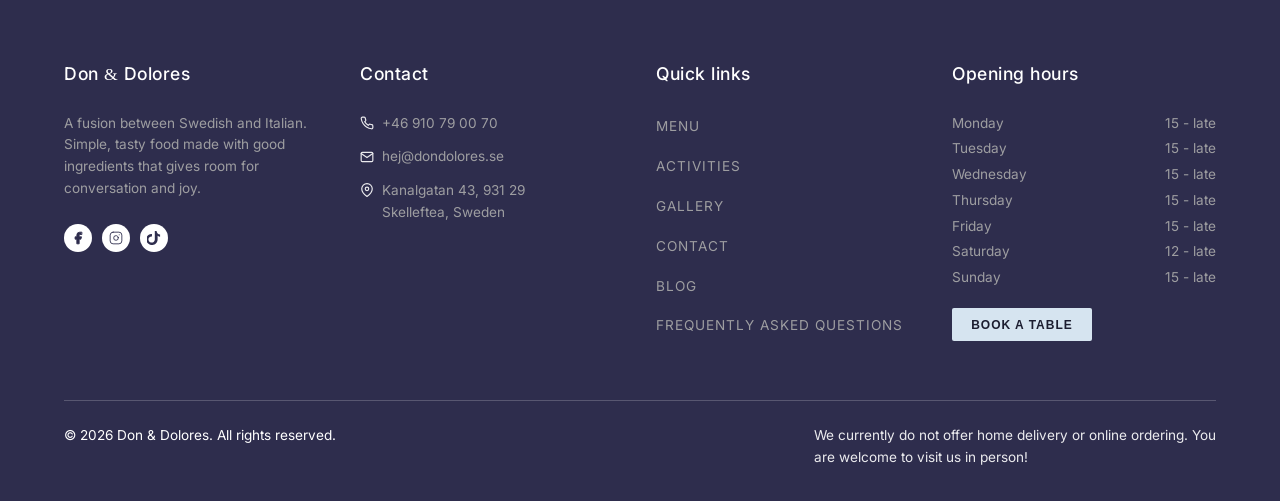
==== commit ee658ca5: "Update footer design to match screenshot" ====
--- a/index.html
+++ b/index.html
@@ -362,105 +362,94 @@
     </section>
 
     <!-- 6. FOOTER SECTION -->
-    <footer id="kontakt">
+        <footer id="kontakt" style="background-color: #2e2d4d; color: #ffffff; padding: 4rem 0 2rem 0; font-family: 'Inter', sans-serif;">
+        <div class="container footer-grid" style="display: grid; grid-template-columns: repeat(4, 1fr); gap: 2rem;">
+            <!-- Col 1: Brand Info -->
+            <div class="footer-col">
+                <h3 style="font-family: 'Inter', sans-serif; font-weight: 500; font-size: 1.1rem; margin-bottom: 1.5rem; letter-spacing: 0.5px;">Don <span class="classic-amp">&amp;</span> Dolores</h3>
+                <p style="font-size: 0.85rem; line-height: 1.6; opacity: 0.9; margin-bottom: 1.5rem;">A fusion between Swedish and Italian. Simple, tasty food made with good ingredients that gives room for conversation and joy.</p>
+                <div class="footer-socials" style="display: flex; gap: 10px;">
+                    <a href="https://www.facebook.com/dondolores.skelleftea/" target="_blank" aria-label="Facebook" style="display: flex; align-items: center; justify-content: center; width: 28px; height: 28px; background-color: #ffffff; border-radius: 50%; color: #2e2d4d;">
+                        <svg width="14" height="14" viewBox="0 0 24 24" fill="currentColor">
+                            <path d="M18 2h-3a5 5 0 0 0-5 5v3H7v4h3v8h4v-8h3l1-4h-4V7a1 1 0 0 1 1-1h3z" stroke="currentColor" stroke-width="1.5" stroke-linecap="round" stroke-linejoin="round"/>
+                        </svg>
+                    </a>
+                    <a href="https://www.instagram.com/dondolores_skelleftea/" target="_blank" aria-label="Instagram" style="display: flex; align-items: center; justify-content: center; width: 28px; height: 28px; background-color: #ffffff; border-radius: 50%; color: #2e2d4d;">
+                        <svg width="14" height="14" viewBox="0 0 24 24" fill="none" stroke="currentColor" stroke-width="1.5" stroke-linecap="round" stroke-linejoin="round">
+                            <rect x="2" y="2" width="20" height="20" rx="5" ry="5"></rect>
+                            <path d="M16 11.37A4 4 0 1 1 12.63 8 4 4 0 0 1 16 11.37z"></path>
+                            <line x1="17.5" y1="6.5" x2="17.51" y2="6.5"></line>
+                        </svg>
+                    </a>
+                    <a href="#" aria-label="Tiktok" style="display: flex; align-items: center; justify-content: center; width: 28px; height: 28px; background-color: #ffffff; border-radius: 50%; color: #2e2d4d;">
+                        <svg width="14" height="14" viewBox="0 0 24 24" fill="currentColor">
+                            <path d="M12.525.02c1.31-.02 2.61-.01 3.91-.02.08 1.53.63 3.09 1.75 4.17 1.12 1.11 2.7 1.62 4.24 1.79v4.03c-1.44-.17-2.86-.74-3.99-1.72-.08-.07-.17-.17-.24-.26v6.23c.12 5.64-5.06 10.42-10.74 9.75-5.18-.5-9.35-5.26-8.9-10.49.39-4.83 4.67-8.77 9.53-8.25.13.01.26.04.39.06v4.09c-.1-.03-.21-.05-.31-.06-2.6-.33-5.02 1.34-5.55 3.91-.67 3.06 1.42 6.11 4.5 6.46 2.92.36 5.8-1.57 6.22-4.47.08-.5.06-1.02.06-1.53V.02z"/>
+                        </svg>
+                    </a>
+                </div>
+            </div>
+
+            <!-- Col 2: Contact -->
+            <div class="footer-col">
+                <h3 style="font-family: 'Inter', sans-serif; font-weight: 500; font-size: 1.1rem; margin-bottom: 1.5rem; letter-spacing: 0.5px;">Contact</h3>
+                <ul class="contact-list" style="list-style:none; padding:0; font-size: 0.85rem; opacity: 0.9;">
+                    <li style="display:flex; align-items:center; gap: 8px; margin-bottom:12px;">
+                        <svg width="14" height="14" viewBox="0 0 24 24" fill="none" stroke="currentColor" stroke-width="2" stroke-linecap="round" stroke-linejoin="round">
+                            <path d="M22 16.92v3a2 2 0 0 1-2.18 2 19.79 19.79 0 0 1-8.63-3.07 19.5 19.5 0 0 1-6-6 19.79 19.79 0 0 1-3.07-8.67A2 2 0 0 1 4.11 2h3a2 2 0 0 1 2 1.72 12.84 12.84 0 0 0 .7 2.81 2 2 0 0 1-.45 2.11L8.09 9.91a16 16 0 0 0 6 6l1.27-1.27a2 2 0 0 1 2.11-.45 12.84 12.84 0 0 0 2.81.7A2 2 0 0 1 22 16.92z"/>
+                        </svg>
+                        <a href="tel:+46910790070">+46 910 79 00 70</a>
+                    </li>
+                    <li style="display:flex; align-items:center; gap: 8px; margin-bottom:12px;">
+                        <svg width="14" height="14" viewBox="0 0 24 24" fill="none" stroke="currentColor" stroke-width="2" stroke-linecap="round" stroke-linejoin="round">
+                            <path d="M4 4h16c1.1 0 2 .9 2 2v12c0 1.1-.9 2-2 2H4c-1.1 0-2-.9-2-2V6c0-1.1.9-2 2-2z"/>
+                            <polyline points="22,6 12,13 2,6"/>
+                        </svg>
+                        <a href="mailto:hej@dondolores.se">hej@dondolores.se</a>
+                    </li>
+                    <li style="display:flex; align-items:flex-start; gap: 8px;">
+                        <svg width="14" height="14" viewBox="0 0 24 24" fill="none" stroke="currentColor" stroke-width="2" stroke-linecap="round" stroke-linejoin="round" style="margin-top: 3px;">
+                            <path d="M21 10c0 7-9 13-9 13s-9-6-9-13a9 9 0 0 1 18 0z"/>
+                            <circle cx="12" cy="10" r="3"/>
+                        </svg>
+                        <a href="#" target="_blank">Kanalgatan 43, 931 29<br>Skelleftea, Sweden</a>
+                    </li>
+                </ul>
+            </div>
+
+            <!-- Col 3: Quick Links -->
+            <div class="footer-col">
+                <h3 style="font-family: 'Inter', sans-serif; font-weight: 500; font-size: 1.1rem; margin-bottom: 1.5rem; letter-spacing: 0.5px;">Quick links</h3>
+                <ul class="footer-links" style="list-style:none; padding:0; font-size: 0.85rem; text-transform: uppercase; line-height: 2; opacity: 0.9;">
+                    <li><a href="menu.html">MENU</a></li>
+                    <li><a href="index.html#aktiviteter">ACTIVITIES</a></li>
+                    <li><a href="gallery.html">GALLERY</a></li>
+                    <li><a href="index.html#kontakt">CONTACT</a></li>
+                    <li><a href="#">BLOG</a></li>
+                    <li><a href="index.html#faq">FREQUENTLY ASKED QUESTIONS</a></li>
+                </ul>
+            </div>
+
+            <!-- Col 4: Opening hours -->
+            <div class="footer-col">
+                <h3 style="font-family: 'Inter', sans-serif; font-weight: 500; font-size: 1.1rem; margin-bottom: 1.5rem; letter-spacing: 0.5px;">Opening hours</h3>
+                <div class="hours-list" style="font-size: 0.85rem; opacity: 0.9; display: grid; grid-template-columns: 1fr auto; row-gap: 4px;">
+                    <span>Monday</span><span>15 - late</span>
+                    <span>Tuesday</span><span>15 - late</span>
+                    <span>Wednesday</span><span>15 - late</span>
+                    <span>Thursday</span><span>15 - late</span>
+                    <span>Friday</span><span>15 - late</span>
+                    <span>Saturday</span><span>12 - late</span>
+                    <span>Sunday</span><span>15 - late</span>
+                </div>
+                <button class="btn open-booking" style="margin-top: 1.2rem; display: inline-block; background-color: #D6E4F0; color: #1C1D30; font-size: 0.75rem; padding: 0.6rem 1.2rem; border-radius: 2px;">BOOK A TABLE</button>
+            </div>
+        </div>
+
+        <!-- Footer Bottom -->
         <div class="container">
-            <div class="footer-grid">
-                <!-- Col 1: Brand Info -->
-                <div class="footer-col">
-                    <h3 style="margin-bottom: 1.5rem;">Don & Dolores</h3>
-                    <p>A fusion between Swedish and Italian. Simple, tasty food made with good ingredients that gives
-                        room for conversation and joy.</p>
-                    <div class="footer-socials" style="margin-top: 2rem;">
-                        <a href="#" class="social-icon" aria-label="Facebook">
-                            <svg viewBox="0 0 24 24">
-                                <path
-                                    d="M24 12.073c0-6.627-5.373-12-12-12s-12 5.373-12 12c0 5.99 4.388 10.954 10.125 11.854v-8.385H7.078v-3.47h3.047V9.43c0-3.007 1.792-4.669 4.533-4.669 1.312 0 2.686.235 2.686.235v2.953H15.83c-1.491 0-1.956.925-1.956 1.874v2.25h3.328l-.532 3.47h-2.796v8.385C19.612 23.027 24 18.062 24 12.073z"
-                                    fill="currentColor" />
-                            </svg>
-                        </a>
-                        <a href="#" class="social-icon" aria-label="Instagram">
-                            <svg viewBox="0 0 24 24">
-                                <path
-                                    d="M12 2.163c3.204 0 3.584.012 4.85.07 3.252.148 4.771 1.691 4.919 4.919.058 1.265.069 1.645.069 4.849 0 3.205-.012 3.584-.069 4.849-.149 3.225-1.664 4.771-4.919 4.919-1.266.058-1.644.07-4.85.07-3.204 0-3.584-.012-4.849-.07-3.26-.149-4.771-1.699-4.919-4.92-.058-1.265-.07-1.644-.07-4.849 0-3.204.013-3.583.07-4.849.149-3.227 1.664-4.771 4.919-4.919 1.266-.057 1.645-.069 4.849-.069zM12 0C8.741 0 8.333.014 7.053.072 2.695.272.273 2.69.073 7.051.014 8.333 0 8.741 0 12c0 3.259.014 3.668.072 4.948.2 4.358 2.618 6.78 6.98 6.98 1.281.058 1.689.072 4.948.072 3.259 0 3.668-.014 4.948-.072 4.354-.2 6.782-2.618 6.979-6.98.059-1.28.073-1.689.073-4.948 0-3.259-.014-3.667-.072-4.947-.196-4.354-2.617-6.78-6.979-6.98C15.668.014 15.259 0 12 0zm0 5.838a6.162 6.162 0 100 12.324 6.162 6.162 0 000-12.324zM12 16a4 4 0 110-8 4 4 0 010 8zm6.406-11.845a1.44 1.44 0 100 2.881 1.44 1.44 0 000-2.881z"
-                                    fill="currentColor" />
-                            </svg>
-                        </a>
-                        <a href="#" class="social-icon" aria-label="Tiktok">
-                            <svg viewBox="0 0 24 24">
-                                <path
-                                    d="M12.525.02c1.31-.02 2.61-.01 3.91-.02.08 1.53.63 3.09 1.75 4.17 1.12 1.11 2.7 1.62 4.24 1.79v4.03c-1.44-.17-2.86-.74-3.99-1.72-.08-.07-.17-.17-.24-.26v6.23c.12 5.64-5.06 10.42-10.74 9.75-5.18-.5-9.35-5.26-8.9-10.49.39-4.83 4.67-8.77 9.53-8.25.13.01.26.04.39.06v4.09c-.1-.03-.21-.05-.31-.06-2.6-.33-5.02 1.34-5.55 3.91-.67 3.06 1.42 6.11 4.5 6.46 2.92.36 5.8-1.57 6.22-4.47.08-.5.06-1.02.06-1.53V.02z"
-                                    fill="currentColor" />
-                            </svg>
-                        </a>
-                    </div>
-                </div>
-
-                <!-- Col 2: Contact -->
-                <div class="footer-col">
-                    <h3>Contact</h3>
-                    <ul class="contact-list" style="list-style:none; padding:0;">
-                        <li style="display:flex; align-items:center; gap: 8px; margin-bottom:10px;">
-                            <svg width="16" height="16" viewBox="0 0 24 24" fill="none" stroke="currentColor"
-                                stroke-width="2">
-                                <path
-                                    d="M22 16.92v3a2 2 0 0 1-2.18 2 19.79 19.79 0 0 1-8.63-3.07 19.5 19.5 0 0 1-6-6 19.79 19.79 0 0 1-3.07-8.67A2 2 0 0 1 4.11 2h3a2 2 0 0 1 2 1.72 12.84 12.84 0 0 0 .7 2.81 2 2 0 0 1-.45 2.11L8.09 9.91a16 16 0 0 0 6 6l1.27-1.27a2 2 0 0 1 2.11-.45 12.84 12.84 0 0 0 2.81.7A2 2 0 0 1 22 16.92z" />
-                            </svg>
-                            <a href="tel:+46910790070">+46 910 79 00 70</a>
-                        </li>
-                        <li style="display:flex; align-items:center; gap: 8px; margin-bottom:10px;">
-                            <svg width="16" height="16" viewBox="0 0 24 24" fill="none" stroke="currentColor"
-                                stroke-width="2">
-                                <path d="M4 4h16c1.1 0 2 .9 2 2v12c0 1.1-.9 2-2 2H4c-1.1 0-2-.9-2-2V6c0-1.1.9-2 2-2z" />
-                                <polyline points="22,6 12,13 2,6" />
-                            </svg>
-                            <a href="mailto:hej@dondolores.se">hej@dondolores.se</a>
-                        </li>
-                        <li style="display:flex; align-items:flex-start; gap: 8px;">
-                            <svg width="16" height="16" viewBox="0 0 24 24" fill="none" stroke="currentColor"
-                                stroke-width="2" style="margin-top:4px;">
-                                <path d="M21 10c0 7-9 13-9 13s-9-6-9-13a9 9 0 0 1 18 0z" />
-                                <circle cx="12" cy="10" r="3" />
-                            </svg>
-                            <a href="#" target="_blank">Kanalgatan 43, 931 29<br>Skelleftea, Sweden</a>
-                        </li>
-                    </ul>
-                </div>
-
-                <!-- Col 3: Quick Links -->
-                <div class="footer-col">
-                    <h3>Quick links</h3>
-                    <ul class="footer-links">
-                        <li><a href="menu.html">MENU</a></li>
-                        <li><a href="index.html#aktiviteter">ACTIVITIES</a></li>
-                        <li><a href="gallery.html">GALLERY</a></li>
-                        <li><a href="about.html">ABOUT US</a></li>
-                        <li><a href="index.html#faq">FREQUENTLY ASKED QUESTIONS</a></li>
-                    </ul>
-                </div>
-
-                <!-- Col 4: Opening hours -->
-                <div class="footer-col">
-                    <h3>Opening hours</h3>
-                    <div class="hours-list">
-                        <span class="hours-day">Monday</span><span class="hours-time">15 - late</span>
-                        <span class="hours-day">Tuesday</span><span class="hours-time">15 - late</span>
-                        <span class="hours-day">Wednesday</span><span class="hours-time">15 - late</span>
-                        <span class="hours-day">Thursday</span><span class="hours-time">15 - late</span>
-                        <span class="hours-day">Friday</span><span class="hours-time">15 - late</span>
-                        <span class="hours-day">Saturday</span><span class="hours-time">12 - late</span>
-                        <span class="hours-day">Sunday</span><span class="hours-time">15 - late</span>
-                    </div>
-                    <button class="btn btn-outline open-booking"
-                        style="margin-top:1.5rem; width:100%; border-color:#fff; color:#fff;">BOOK A TABLE</button>
-                </div>
-            </div>
-
-            <!-- Footer Bottom -->
-            <div class="footer-bottom"
-                style="display:flex; justify-content:space-between; align-items:center; margin-top:2rem; padding-top:2rem; border-top:1px solid rgba(255,255,255,0.1);">
-                <span class="footer-copy">© 2026 Don & Dolores. All rights reserved.</span>
-                <span class="footer-note" style="text-align:center;">We currently do not offer home delivery or online
-                    ordering. You are welcome to visit us and enjoy on site!</span>
+            <div class="footer-bottom" style="display:flex; justify-content:space-between; align-items:flex-start; margin-top:3rem; padding-top:1.5rem; border-top:1px solid rgba(255,255,255,0.2); font-size: 0.85rem;">
+                <span class="footer-copy">© 2026 Don &amp; Dolores. All rights reserved.</span>
+                <span class="footer-note" style="text-align:left; opacity: 0.9;">We currently do not offer home delivery or online ordering. You<br>are welcome to visit us in person!</span>
             </div>
         </div>
     </footer>
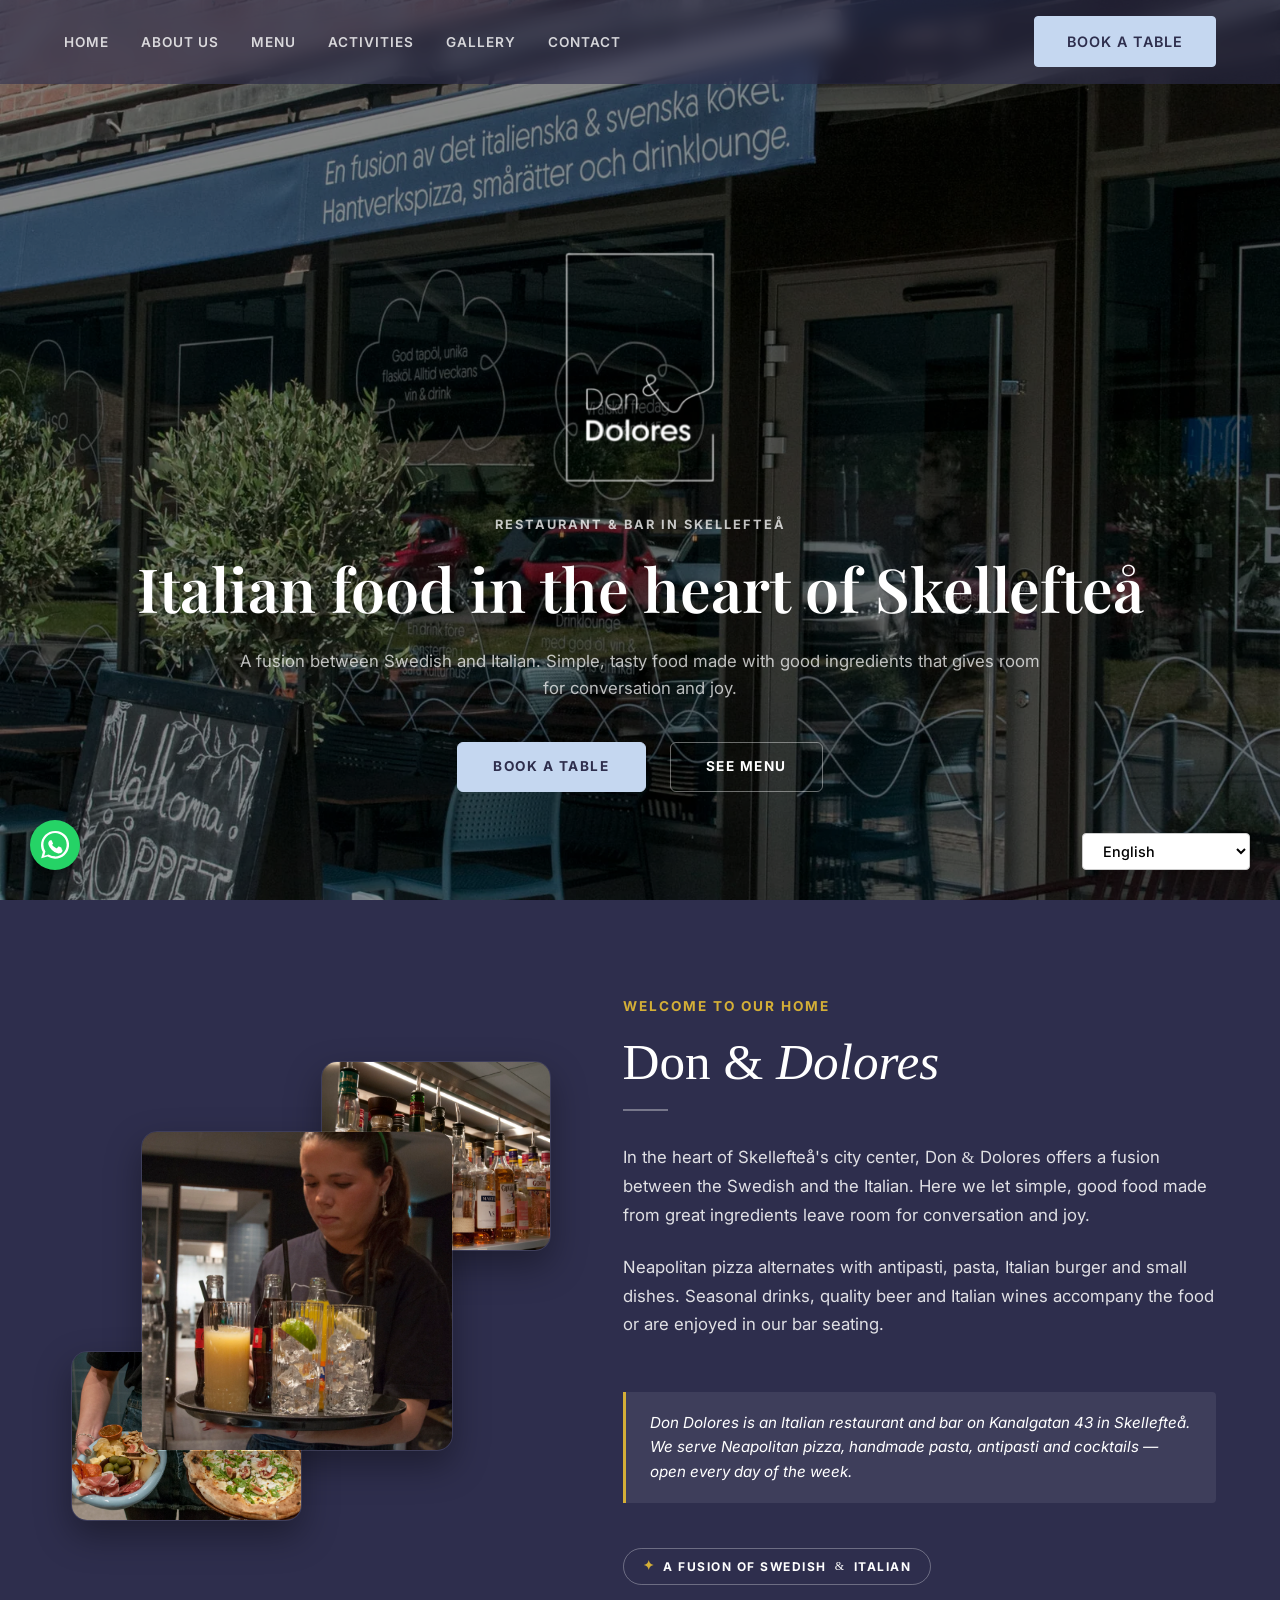
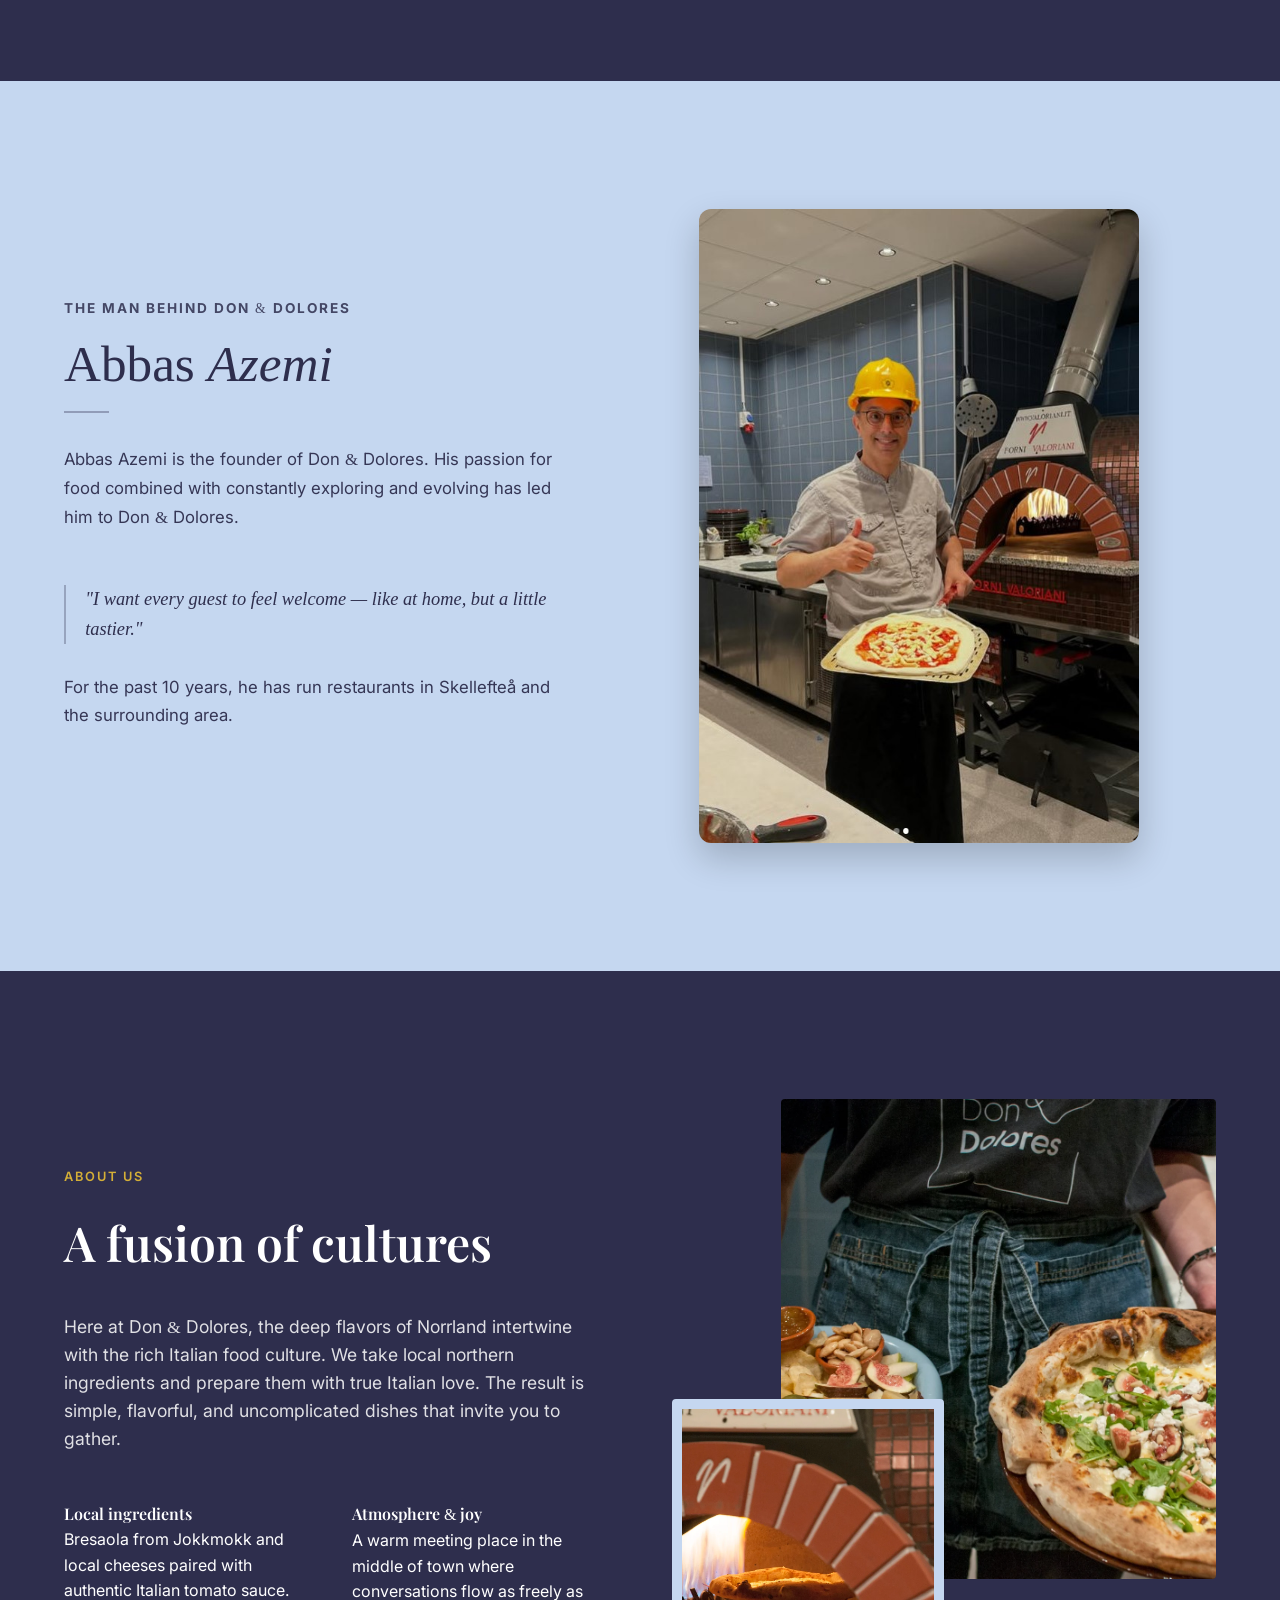
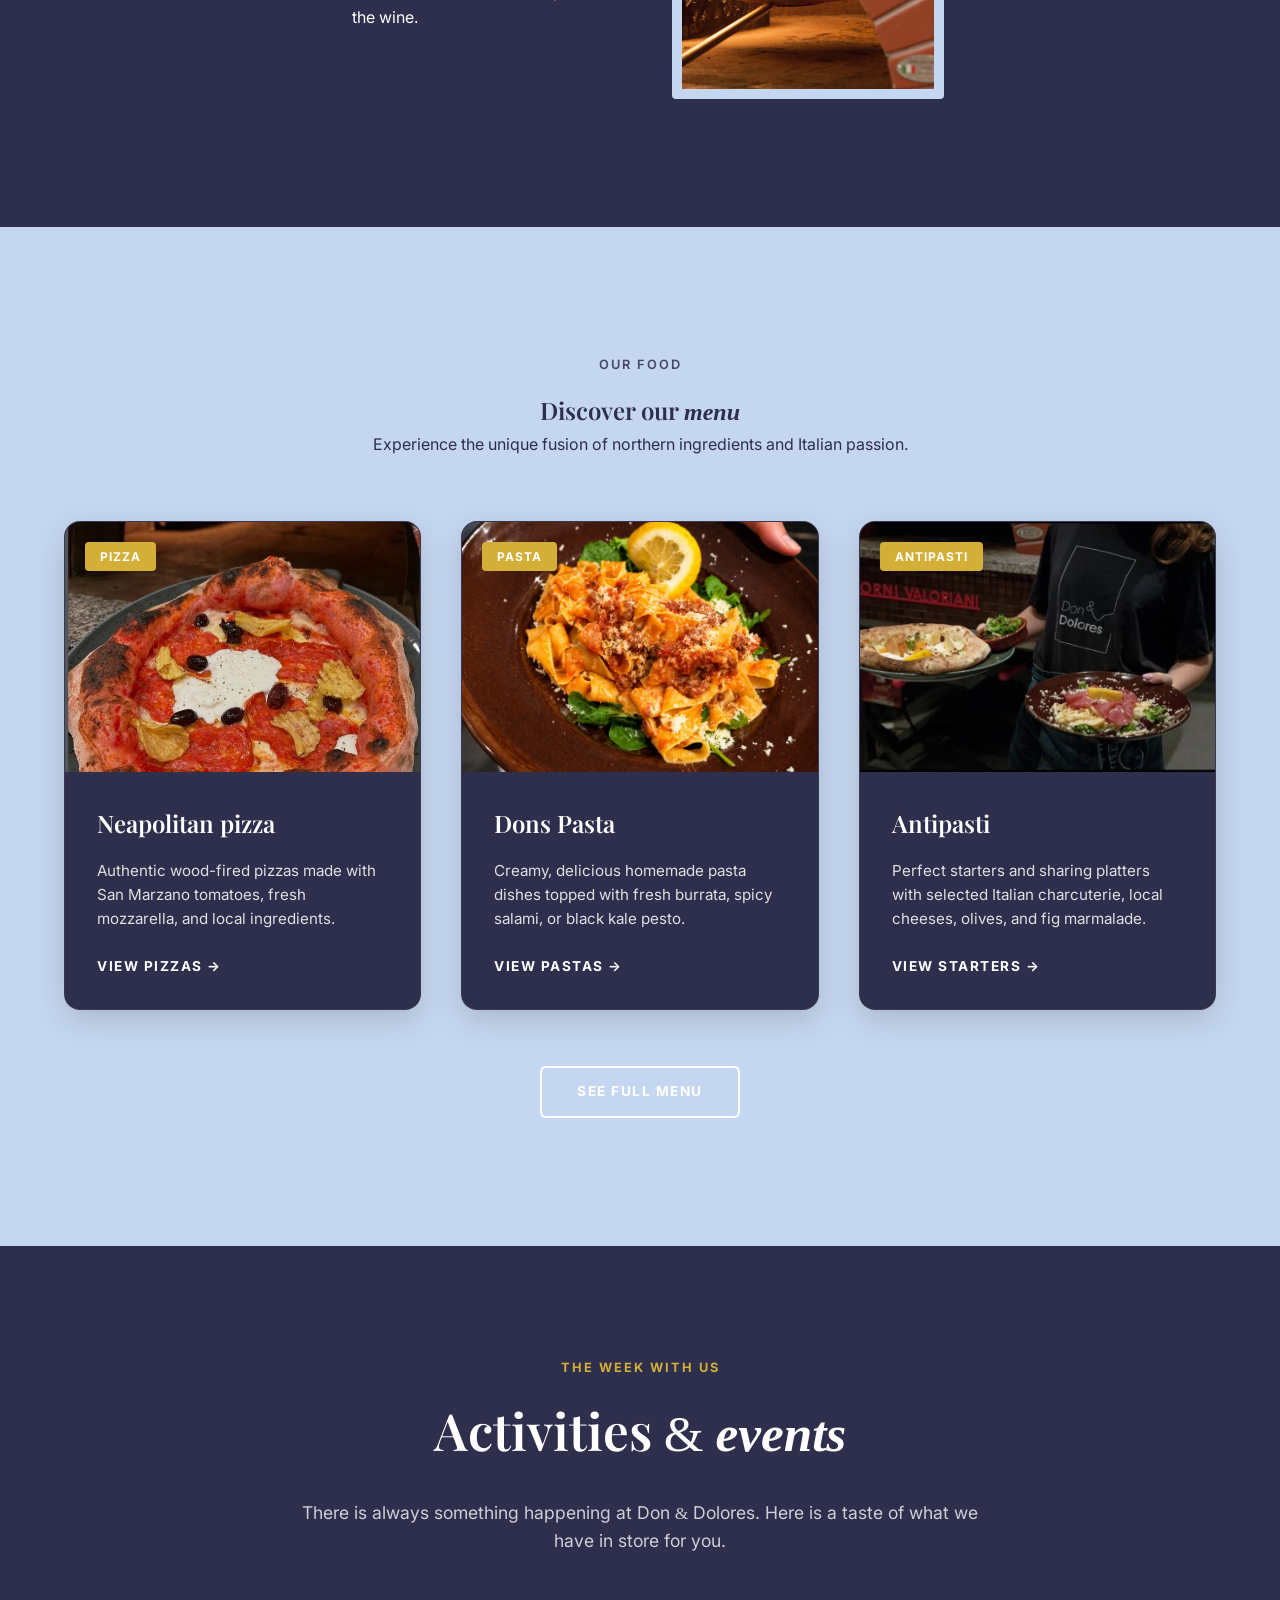
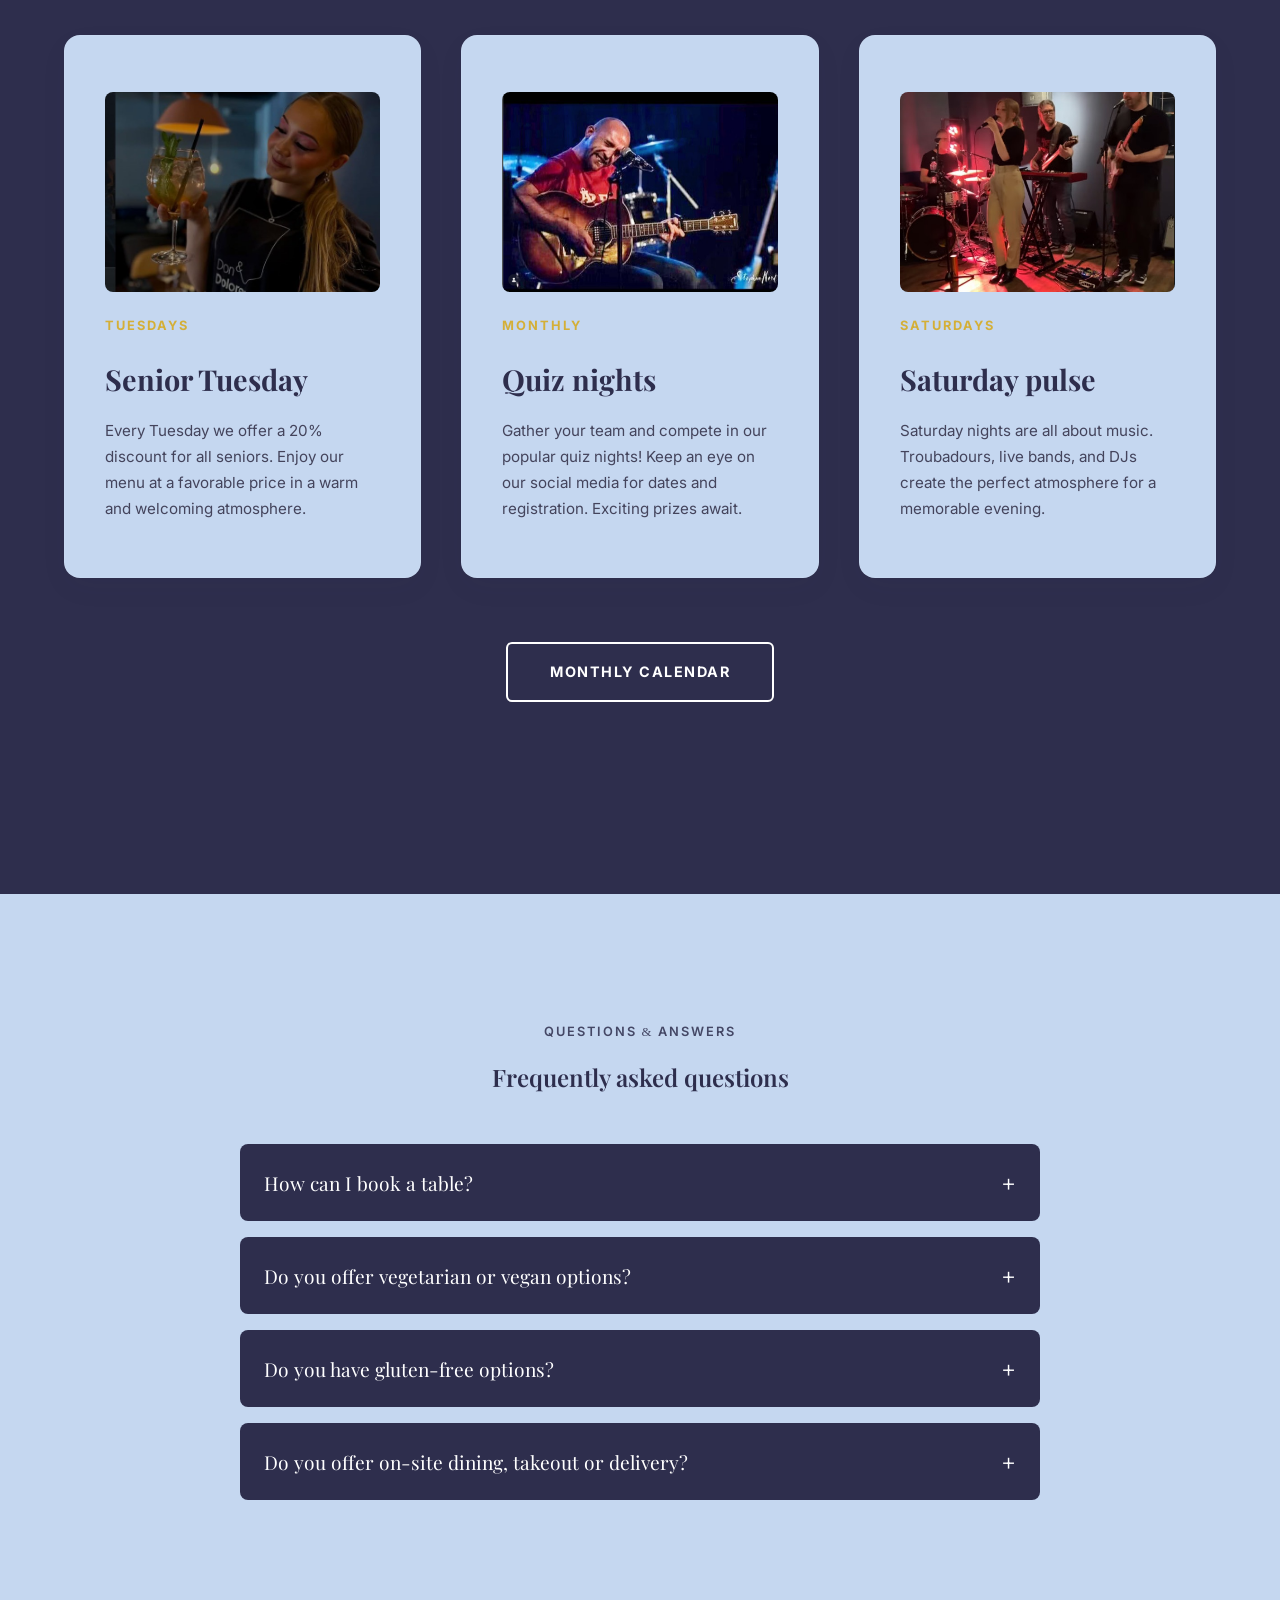
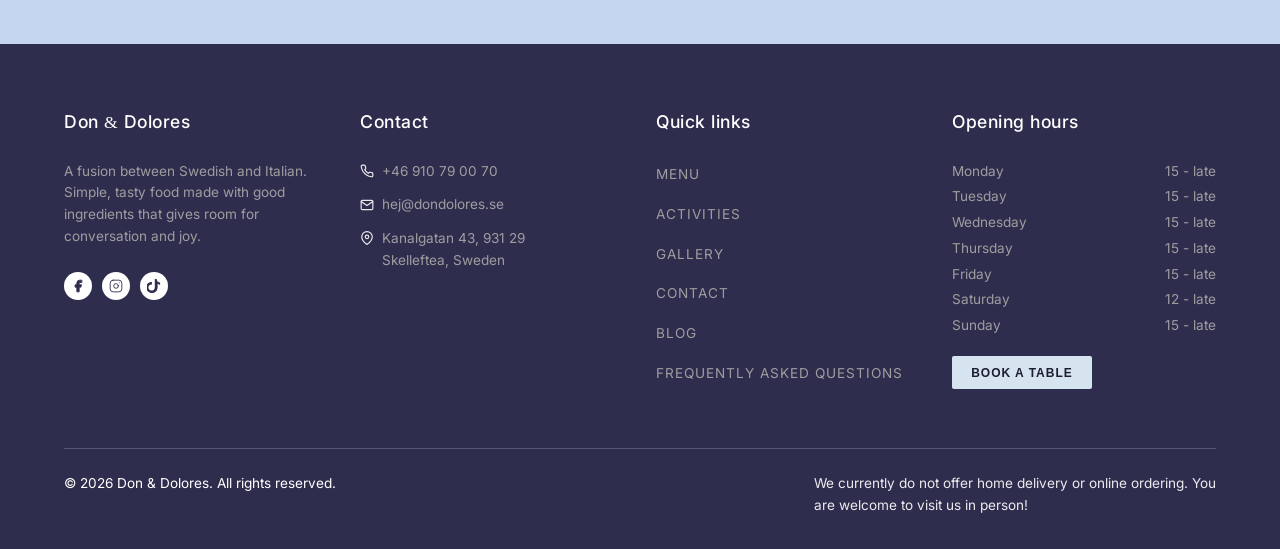
==== commit faf97c3b: "Update header background transparency and adjust mobile menu breakpoint" ====
--- a/index.html
+++ b/index.html
@@ -20,9 +20,9 @@
     <header>
         <div class="container nav-container">
             <!-- Logo from assets/logo.webp -->
-            <a href="index.html" class="logo-container" aria-label="Don & Dolores Home">
+            <!-- <a href="index.html" class="logo-container" aria-label="Don & Dolores Home">
                 <img src="assets/logo.webp" alt="Don & Dolores Logo" class="logo-img">
-            </a>
+            </a> -->
 
             <!-- Nav Menu Links (Matched to screenshot exactly) -->
             <nav>
@@ -55,7 +55,7 @@
         <div class="hero-overlay"></div>
         <div class="container text-center">
             <!-- Centered Boxed Logo inside Hero -->
-            <div class="hero-logo-wrap" style="margin-bottom: 2rem;">
+            <div class="hero-logo-wrap" style="margin-top: 10rem;margin-bottom: 0px;">
                 <img src="assets/logo.webp" alt="Don & Dolores Logo" class="hero-logo-img"
                     style="width: 220px; height: auto;">
             </div>
@@ -94,9 +94,11 @@
                 </div>
                 <div class="welcome-content">
                     <span class="welcome-subtitle">WELCOME TO OUR HOME</span>
-                    <h2 class="welcome-title" style="margin-bottom: 2rem;">Don <span class="classic-amp">&amp;</span> <span
-                            class="italic-title-part">Dolores</span></h2>
-                    <p class="welcome-text">In the heart of Skellefteå's city center, Don <span class="classic-amp">&amp;</span> Dolores offers a fusion
+                    <h2 class="welcome-title" style="margin-bottom: 2rem;">Don <span class="classic-amp">&amp;</span>
+                        <span class="italic-title-part">Dolores</span>
+                    </h2>
+                    <p class="welcome-text">In the heart of Skellefteå's city center, Don <span
+                            class="classic-amp">&amp;</span> Dolores offers a fusion
                         between
                         the Swedish and the Italian. Here we let simple, good food made from great ingredients leave
                         room for conversation
@@ -109,7 +111,8 @@
                         Neapolitan pizza, handmade pasta, antipasti and cocktails — open every day of the week.
                     </div>
                     <div class="welcome-tag-pill">
-                        <span class="pill-icon">✦</span> A FUSION OF SWEDISH <span class="classic-amp">&amp;</span> ITALIAN
+                        <span class="pill-icon">✦</span> A FUSION OF SWEDISH <span class="classic-amp">&amp;</span>
+                        ITALIAN
                     </div>
                 </div>
             </div>
@@ -121,11 +124,14 @@
         <div class="container">
             <div class="welcome-grid">
                 <div class="welcome-content">
-                    <span class="welcome-subtitle">THE MAN BEHIND DON <span class="classic-amp">&amp;</span> DOLORES</span>
+                    <span class="welcome-subtitle">THE MAN BEHIND DON <span class="classic-amp">&amp;</span>
+                        DOLORES</span>
                     <h2 class="welcome-title" style="margin-bottom: 2rem;">Abbas <span
                             class="italic-title-part">Azemi</span></h2>
-                    <p class="welcome-text">Abbas Azemi is the founder of Don <span class="classic-amp">&amp;</span> Dolores. His passion for food
-                        combined with constantly exploring and evolving has led him to Don <span class="classic-amp">&amp;</span> Dolores.</p>
+                    <p class="welcome-text">Abbas Azemi is the founder of Don <span class="classic-amp">&amp;</span>
+                        Dolores. His passion for food
+                        combined with constantly exploring and evolving has led him to Don <span
+                            class="classic-amp">&amp;</span> Dolores.</p>
                     <div class="founder-quote">
                         "I want every guest to feel welcome — like at home, but a little tastier."
                     </div>
@@ -148,7 +154,8 @@
                     <span class="section-tag">ABOUT US</span>
                     <h2>A fusion of cultures</h2>
                     <p class="philosophy-text">
-                        Here at Don <span class="classic-amp">&amp;</span> Dolores, the deep flavors of Norrland intertwine with the rich Italian
+                        Here at Don <span class="classic-amp">&amp;</span> Dolores, the deep flavors of Norrland
+                        intertwine with the rich Italian
                         food culture. We take local northern ingredients and prepare them with true Italian love.
                         The result is simple, flavorful, and uncomplicated dishes that invite you to gather.
                     </p>
@@ -159,7 +166,8 @@
                         </div>
                         <div class="highlight-item">
                             <h4>Atmosphere <span class="classic-amp">&amp;</span> joy</h4>
-                            <p>A warm meeting place in the middle of town where conversations flow as freely as the wine.</p>
+                            <p>A warm meeting place in the middle of town where conversations flow as freely as the
+                                wine.</p>
                         </div>
                     </div>
                 </div>
@@ -194,7 +202,8 @@
                         <div>
                             <h3 class="event-title" style="font-family: 'Playfair Display', serif;">Neapolitan pizza
                             </h3>
-                            <p class="event-desc" style="margin-bottom: 1.5rem;">Authentic wood-fired pizzas made with San
+                            <p class="event-desc" style="margin-bottom: 1.5rem;">Authentic wood-fired pizzas made with
+                                San
                                 Marzano tomatoes, fresh mozzarella, and local ingredients.</p>
                         </div>
                         <a href="menu.html#pizza-category" class="activities-bottom-card-link">View pizzas &rarr;</a>
@@ -249,8 +258,10 @@
         <div class="container">
             <div class="activities-header">
                 <span class="activities-subtitle">The week with us</span>
-                <h2 class="activities-title">Activities <span class="classic-amp">&amp;</span> <span class="italic-title-part">events</span></h2>
-                <p class="activities-desc">There is always something happening at Don <span class="classic-amp">&amp;</span> Dolores. Here is a taste of what we
+                <h2 class="activities-title">Activities <span class="classic-amp">&amp;</span> <span
+                        class="italic-title-part">events</span></h2>
+                <p class="activities-desc">There is always something happening at Don <span
+                        class="classic-amp">&amp;</span> Dolores. Here is a taste of what we
                     have in store for you.</p>
             </div>
 
@@ -272,7 +283,8 @@
                         style="width: 100%; height: 200px; object-fit: cover; border-radius: 8px; margin-bottom: 1.5rem;">
                     <span class="activities-card-tag">Monthly</span>
                     <h3 class="activities-card-title">Quiz nights</h3>
-                    <p class="activities-card-body">Gather your team and compete in our popular quiz nights! Keep an eye on
+                    <p class="activities-card-body">Gather your team and compete in our popular quiz nights! Keep an eye
+                        on
                         our social media for dates and registration. Exciting prizes await.</p>
                 </div>
 
@@ -282,15 +294,16 @@
                         style="width: 100%; height: 200px; object-fit: cover; border-radius: 8px; margin-bottom: 1.5rem;">
                     <span class="activities-card-tag">Saturdays</span>
                     <h3 class="activities-card-title">Saturday pulse</h3>
-                    <p class="activities-card-body">Saturday nights are all about music. Troubadours, live bands, and DJs
+                    <p class="activities-card-body">Saturday nights are all about music. Troubadours, live bands, and
+                        DJs
                         create the perfect atmosphere for a memorable evening.</p>
                 </div>
             </div>
 
             <!-- Monthly Calendar Button -->
             <div class="activities-calendar-btn-wrap">
-                <a href="https://www.instagram.com/dondolores_skelleftea/" target="_blank"
-                    class="btn-calendar">Monthly calendar</a>
+                <a href="https://www.instagram.com/dondolores_skelleftea/" target="_blank" class="btn-calendar">Monthly
+                    calendar</a>
             </div>
 
             <!-- Bottom Row Grid (3 Cards) -->
@@ -331,8 +344,7 @@
             </div>
             <div class="faq-accordion" style="max-width: 800px; margin: 0 auto;">
                 <div class="faq-item">
-                    <button class="faq-question">How can I book a table?<span
-                            class="faq-icon">+</span></button>
+                    <button class="faq-question">How can I book a table?<span class="faq-icon">+</span></button>
                     <div class="faq-answer">
                         <p>You can book a table via our website or by contacting us directly by phone or email.</p>
                     </div>
@@ -341,20 +353,24 @@
                     <button class="faq-question">Do you offer vegetarian or vegan options?<span
                             class="faq-icon">+</span></button>
                     <div class="faq-answer">
-                        <p>Yes, we offer a variety of vegetarian options and can accommodate vegan preferences upon request. Our goal is to ensure everyone has a great dining experience.</p>
+                        <p>Yes, we offer a variety of vegetarian options and can accommodate vegan preferences upon
+                            request. Our goal is to ensure everyone has a great dining experience.</p>
                     </div>
                 </div>
                 <div class="faq-item">
-                    <button class="faq-question">Do you have gluten-free options?<span class="faq-icon">+</span></button>
+                    <button class="faq-question">Do you have gluten-free options?<span
+                            class="faq-icon">+</span></button>
                     <div class="faq-answer">
-                        <p>Yes, we offer gluten free options for customers with dietary restrictions, please inform our staff when ordering so we can assist you.</p>
+                        <p>Yes, we offer gluten free options for customers with dietary restrictions, please inform our
+                            staff when ordering so we can assist you.</p>
                     </div>
                 </div>
                 <div class="faq-item">
                     <button class="faq-question">Do you offer on-site dining, takeout or delivery?<span
                             class="faq-icon">+</span></button>
                     <div class="faq-answer">
-                        <p>We offer dine-in and takeout. Delivery options may vary – please contact us directly for current options.</p>
+                        <p>We offer dine-in and takeout. Delivery options may vary – please contact us directly for
+                            current options.</p>
                     </div>
                 </div>
             </div>
@@ -362,28 +378,40 @@
     </section>
 
     <!-- 6. FOOTER SECTION -->
-        <footer id="kontakt" style="background-color: #2e2d4d; color: #ffffff; padding: 4rem 0 2rem 0; font-family: 'Inter', sans-serif;">
+    <footer id="kontakt"
+        style="background-color: #2e2d4d; color: #ffffff; padding: 4rem 0 2rem 0; font-family: 'Inter', sans-serif;">
         <div class="container footer-grid" style="display: grid; grid-template-columns: repeat(4, 1fr); gap: 2rem;">
             <!-- Col 1: Brand Info -->
             <div class="footer-col">
-                <h3 style="font-family: 'Inter', sans-serif; font-weight: 500; font-size: 1.1rem; margin-bottom: 1.5rem; letter-spacing: 0.5px;">Don <span class="classic-amp">&amp;</span> Dolores</h3>
-                <p style="font-size: 0.85rem; line-height: 1.6; opacity: 0.9; margin-bottom: 1.5rem;">A fusion between Swedish and Italian. Simple, tasty food made with good ingredients that gives room for conversation and joy.</p>
+                <h3
+                    style="font-family: 'Inter', sans-serif; font-weight: 500; font-size: 1.1rem; margin-bottom: 1.5rem; letter-spacing: 0.5px;">
+                    Don <span class="classic-amp">&amp;</span> Dolores</h3>
+                <p style="font-size: 0.85rem; line-height: 1.6; opacity: 0.9; margin-bottom: 1.5rem;">A fusion between
+                    Swedish and Italian. Simple, tasty food made with good ingredients that gives room for conversation
+                    and joy.</p>
                 <div class="footer-socials" style="display: flex; gap: 10px;">
-                    <a href="https://www.facebook.com/dondolores.skelleftea/" target="_blank" aria-label="Facebook" style="display: flex; align-items: center; justify-content: center; width: 28px; height: 28px; background-color: #ffffff; border-radius: 50%; color: #2e2d4d;">
+                    <a href="https://www.facebook.com/dondolores.skelleftea/" target="_blank" aria-label="Facebook"
+                        style="display: flex; align-items: center; justify-content: center; width: 28px; height: 28px; background-color: #ffffff; border-radius: 50%; color: #2e2d4d;">
                         <svg width="14" height="14" viewBox="0 0 24 24" fill="currentColor">
-                            <path d="M18 2h-3a5 5 0 0 0-5 5v3H7v4h3v8h4v-8h3l1-4h-4V7a1 1 0 0 1 1-1h3z" stroke="currentColor" stroke-width="1.5" stroke-linecap="round" stroke-linejoin="round"/>
+                            <path d="M18 2h-3a5 5 0 0 0-5 5v3H7v4h3v8h4v-8h3l1-4h-4V7a1 1 0 0 1 1-1h3z"
+                                stroke="currentColor" stroke-width="1.5" stroke-linecap="round"
+                                stroke-linejoin="round" />
                         </svg>
                     </a>
-                    <a href="https://www.instagram.com/dondolores_skelleftea/" target="_blank" aria-label="Instagram" style="display: flex; align-items: center; justify-content: center; width: 28px; height: 28px; background-color: #ffffff; border-radius: 50%; color: #2e2d4d;">
-                        <svg width="14" height="14" viewBox="0 0 24 24" fill="none" stroke="currentColor" stroke-width="1.5" stroke-linecap="round" stroke-linejoin="round">
+                    <a href="https://www.instagram.com/dondolores_skelleftea/" target="_blank" aria-label="Instagram"
+                        style="display: flex; align-items: center; justify-content: center; width: 28px; height: 28px; background-color: #ffffff; border-radius: 50%; color: #2e2d4d;">
+                        <svg width="14" height="14" viewBox="0 0 24 24" fill="none" stroke="currentColor"
+                            stroke-width="1.5" stroke-linecap="round" stroke-linejoin="round">
                             <rect x="2" y="2" width="20" height="20" rx="5" ry="5"></rect>
                             <path d="M16 11.37A4 4 0 1 1 12.63 8 4 4 0 0 1 16 11.37z"></path>
                             <line x1="17.5" y1="6.5" x2="17.51" y2="6.5"></line>
                         </svg>
                     </a>
-                    <a href="#" aria-label="Tiktok" style="display: flex; align-items: center; justify-content: center; width: 28px; height: 28px; background-color: #ffffff; border-radius: 50%; color: #2e2d4d;">
+                    <a href="#" aria-label="Tiktok"
+                        style="display: flex; align-items: center; justify-content: center; width: 28px; height: 28px; background-color: #ffffff; border-radius: 50%; color: #2e2d4d;">
                         <svg width="14" height="14" viewBox="0 0 24 24" fill="currentColor">
-                            <path d="M12.525.02c1.31-.02 2.61-.01 3.91-.02.08 1.53.63 3.09 1.75 4.17 1.12 1.11 2.7 1.62 4.24 1.79v4.03c-1.44-.17-2.86-.74-3.99-1.72-.08-.07-.17-.17-.24-.26v6.23c.12 5.64-5.06 10.42-10.74 9.75-5.18-.5-9.35-5.26-8.9-10.49.39-4.83 4.67-8.77 9.53-8.25.13.01.26.04.39.06v4.09c-.1-.03-.21-.05-.31-.06-2.6-.33-5.02 1.34-5.55 3.91-.67 3.06 1.42 6.11 4.5 6.46 2.92.36 5.8-1.57 6.22-4.47.08-.5.06-1.02.06-1.53V.02z"/>
+                            <path
+                                d="M12.525.02c1.31-.02 2.61-.01 3.91-.02.08 1.53.63 3.09 1.75 4.17 1.12 1.11 2.7 1.62 4.24 1.79v4.03c-1.44-.17-2.86-.74-3.99-1.72-.08-.07-.17-.17-.24-.26v6.23c.12 5.64-5.06 10.42-10.74 9.75-5.18-.5-9.35-5.26-8.9-10.49.39-4.83 4.67-8.77 9.53-8.25.13.01.26.04.39.06v4.09c-.1-.03-.21-.05-.31-.06-2.6-.33-5.02 1.34-5.55 3.91-.67 3.06 1.42 6.11 4.5 6.46 2.92.36 5.8-1.57 6.22-4.47.08-.5.06-1.02.06-1.53V.02z" />
                         </svg>
                     </a>
                 </div>
@@ -391,25 +419,31 @@
 
             <!-- Col 2: Contact -->
             <div class="footer-col">
-                <h3 style="font-family: 'Inter', sans-serif; font-weight: 500; font-size: 1.1rem; margin-bottom: 1.5rem; letter-spacing: 0.5px;">Contact</h3>
+                <h3
+                    style="font-family: 'Inter', sans-serif; font-weight: 500; font-size: 1.1rem; margin-bottom: 1.5rem; letter-spacing: 0.5px;">
+                    Contact</h3>
                 <ul class="contact-list" style="list-style:none; padding:0; font-size: 0.85rem; opacity: 0.9;">
                     <li style="display:flex; align-items:center; gap: 8px; margin-bottom:12px;">
-                        <svg width="14" height="14" viewBox="0 0 24 24" fill="none" stroke="currentColor" stroke-width="2" stroke-linecap="round" stroke-linejoin="round">
-                            <path d="M22 16.92v3a2 2 0 0 1-2.18 2 19.79 19.79 0 0 1-8.63-3.07 19.5 19.5 0 0 1-6-6 19.79 19.79 0 0 1-3.07-8.67A2 2 0 0 1 4.11 2h3a2 2 0 0 1 2 1.72 12.84 12.84 0 0 0 .7 2.81 2 2 0 0 1-.45 2.11L8.09 9.91a16 16 0 0 0 6 6l1.27-1.27a2 2 0 0 1 2.11-.45 12.84 12.84 0 0 0 2.81.7A2 2 0 0 1 22 16.92z"/>
+                        <svg width="14" height="14" viewBox="0 0 24 24" fill="none" stroke="currentColor"
+                            stroke-width="2" stroke-linecap="round" stroke-linejoin="round">
+                            <path
+                                d="M22 16.92v3a2 2 0 0 1-2.18 2 19.79 19.79 0 0 1-8.63-3.07 19.5 19.5 0 0 1-6-6 19.79 19.79 0 0 1-3.07-8.67A2 2 0 0 1 4.11 2h3a2 2 0 0 1 2 1.72 12.84 12.84 0 0 0 .7 2.81 2 2 0 0 1-.45 2.11L8.09 9.91a16 16 0 0 0 6 6l1.27-1.27a2 2 0 0 1 2.11-.45 12.84 12.84 0 0 0 2.81.7A2 2 0 0 1 22 16.92z" />
                         </svg>
                         <a href="tel:+46910790070">+46 910 79 00 70</a>
                     </li>
                     <li style="display:flex; align-items:center; gap: 8px; margin-bottom:12px;">
-                        <svg width="14" height="14" viewBox="0 0 24 24" fill="none" stroke="currentColor" stroke-width="2" stroke-linecap="round" stroke-linejoin="round">
-                            <path d="M4 4h16c1.1 0 2 .9 2 2v12c0 1.1-.9 2-2 2H4c-1.1 0-2-.9-2-2V6c0-1.1.9-2 2-2z"/>
-                            <polyline points="22,6 12,13 2,6"/>
+                        <svg width="14" height="14" viewBox="0 0 24 24" fill="none" stroke="currentColor"
+                            stroke-width="2" stroke-linecap="round" stroke-linejoin="round">
+                            <path d="M4 4h16c1.1 0 2 .9 2 2v12c0 1.1-.9 2-2 2H4c-1.1 0-2-.9-2-2V6c0-1.1.9-2 2-2z" />
+                            <polyline points="22,6 12,13 2,6" />
                         </svg>
                         <a href="mailto:hej@dondolores.se">hej@dondolores.se</a>
                     </li>
                     <li style="display:flex; align-items:flex-start; gap: 8px;">
-                        <svg width="14" height="14" viewBox="0 0 24 24" fill="none" stroke="currentColor" stroke-width="2" stroke-linecap="round" stroke-linejoin="round" style="margin-top: 3px;">
-                            <path d="M21 10c0 7-9 13-9 13s-9-6-9-13a9 9 0 0 1 18 0z"/>
-                            <circle cx="12" cy="10" r="3"/>
+                        <svg width="14" height="14" viewBox="0 0 24 24" fill="none" stroke="currentColor"
+                            stroke-width="2" stroke-linecap="round" stroke-linejoin="round" style="margin-top: 3px;">
+                            <path d="M21 10c0 7-9 13-9 13s-9-6-9-13a9 9 0 0 1 18 0z" />
+                            <circle cx="12" cy="10" r="3" />
                         </svg>
                         <a href="#" target="_blank">Kanalgatan 43, 931 29<br>Skelleftea, Sweden</a>
                     </li>
@@ -418,8 +452,11 @@
 
             <!-- Col 3: Quick Links -->
             <div class="footer-col">
-                <h3 style="font-family: 'Inter', sans-serif; font-weight: 500; font-size: 1.1rem; margin-bottom: 1.5rem; letter-spacing: 0.5px;">Quick links</h3>
-                <ul class="footer-links" style="list-style:none; padding:0; font-size: 0.85rem; text-transform: uppercase; line-height: 2; opacity: 0.9;">
+                <h3
+                    style="font-family: 'Inter', sans-serif; font-weight: 500; font-size: 1.1rem; margin-bottom: 1.5rem; letter-spacing: 0.5px;">
+                    Quick links</h3>
+                <ul class="footer-links"
+                    style="list-style:none; padding:0; font-size: 0.85rem; text-transform: uppercase; line-height: 2; opacity: 0.9;">
                     <li><a href="menu.html">MENU</a></li>
                     <li><a href="index.html#aktiviteter">ACTIVITIES</a></li>
                     <li><a href="gallery.html">GALLERY</a></li>
@@ -431,8 +468,11 @@
 
             <!-- Col 4: Opening hours -->
             <div class="footer-col">
-                <h3 style="font-family: 'Inter', sans-serif; font-weight: 500; font-size: 1.1rem; margin-bottom: 1.5rem; letter-spacing: 0.5px;">Opening hours</h3>
-                <div class="hours-list" style="font-size: 0.85rem; opacity: 0.9; display: grid; grid-template-columns: 1fr auto; row-gap: 4px;">
+                <h3
+                    style="font-family: 'Inter', sans-serif; font-weight: 500; font-size: 1.1rem; margin-bottom: 1.5rem; letter-spacing: 0.5px;">
+                    Opening hours</h3>
+                <div class="hours-list"
+                    style="font-size: 0.85rem; opacity: 0.9; display: grid; grid-template-columns: 1fr auto; row-gap: 4px;">
                     <span>Monday</span><span>15 - late</span>
                     <span>Tuesday</span><span>15 - late</span>
                     <span>Wednesday</span><span>15 - late</span>
@@ -441,15 +481,19 @@
                     <span>Saturday</span><span>12 - late</span>
                     <span>Sunday</span><span>15 - late</span>
                 </div>
-                <button class="btn open-booking" style="margin-top: 1.2rem; display: inline-block; background-color: #D6E4F0; color: #1C1D30; font-size: 0.75rem; padding: 0.6rem 1.2rem; border-radius: 2px;">BOOK A TABLE</button>
+                <button class="btn open-booking"
+                    style="margin-top: 1.2rem; display: inline-block; background-color: #D6E4F0; color: #1C1D30; font-size: 0.75rem; padding: 0.6rem 1.2rem; border-radius: 2px;">BOOK
+                    A TABLE</button>
             </div>
         </div>
 
         <!-- Footer Bottom -->
         <div class="container">
-            <div class="footer-bottom" style="display:flex; justify-content:space-between; align-items:flex-start; margin-top:3rem; padding-top:1.5rem; border-top:1px solid rgba(255,255,255,0.2); font-size: 0.85rem;">
+            <div class="footer-bottom"
+                style="display:flex; justify-content:space-between; align-items:flex-start; margin-top:3rem; padding-top:1.5rem; border-top:1px solid rgba(255,255,255,0.2); font-size: 0.85rem;">
                 <span class="footer-copy">© 2026 Don &amp; Dolores. All rights reserved.</span>
-                <span class="footer-note" style="text-align:left; opacity: 0.9;">We currently do not offer home delivery or online ordering. You<br>are welcome to visit us in person!</span>
+                <span class="footer-note" style="text-align:left; opacity: 0.9;">We currently do not offer home delivery
+                    or online ordering. You<br>are welcome to visit us in person!</span>
             </div>
         </div>
     </footer>
@@ -486,7 +530,8 @@
                 <div class="booking-step" id="step2">
                     <div class="selection-summary" data-translate="dinner">Dinner</div>
                     <p data-translate="selectGuestsTitle"
-                        style="font-size: 0.8rem; font-weight:700; margin: 1rem 0 0.5rem; letter-spacing:1px;">SELECT NUMBER OF GUESTS</p>
+                        style="font-size: 0.8rem; font-weight:700; margin: 1rem 0 0.5rem; letter-spacing:1px;">SELECT
+                        NUMBER OF GUESTS</p>
                     <ul class="guest-list">
                         <li><button class="guest-btn" data-guests-count="1" onclick="selectGuests(1)">1 guest</button>
                         </li>
@@ -649,11 +694,13 @@
                         <span class="current-lang">English</span>
                     </button>
                     <div class="lang-dropdown">
-                        <button class="lang-dropdown-option" data-lang="sv" style="background: none; border: none; width: 100%; text-align: left; display: flex; justify-content: space-between; align-items: center; font-size: 0.8rem; padding: 8px 12px; cursor: pointer;">
+                        <button class="lang-dropdown-option" data-lang="sv"
+                            style="background: none; border: none; width: 100%; text-align: left; display: flex; justify-content: space-between; align-items: center; font-size: 0.8rem; padding: 8px 12px; cursor: pointer;">
                             <span>Swedish</span>
                             <span class="check-icon" style="display: none;">✓</span>
                         </button>
-                        <button class="lang-dropdown-option active" data-lang="en" style="background: none; border: none; width: 100%; text-align: left; display: flex; justify-content: space-between; align-items: center; font-size: 0.8rem; padding: 8px 12px; cursor: pointer;">
+                        <button class="lang-dropdown-option active" data-lang="en"
+                            style="background: none; border: none; width: 100%; text-align: left; display: flex; justify-content: space-between; align-items: center; font-size: 0.8rem; padding: 8px 12px; cursor: pointer;">
                             <span>English</span>
                             <span class="check-icon">✓</span>
                         </button>
--- a/css/main.css
+++ b/css/main.css
@@ -101,7 +101,8 @@
     width: 100%;
     z-index: 1000;
     padding: 1rem 0;
-    background: transparent;
+    background: rgba(46, 46, 77, 0.6);
+    backdrop-filter: blur(10px);
     border-bottom: 1px solid transparent;
     transition: background 0.3s ease, padding 0.3s ease, border-color 0.3s ease;
 }
@@ -824,6 +825,8 @@
     .events-grid {
         grid-template-columns: 1fr 1fr;
     }
+}
+@media (max-width: 800px) {
     .nav-menu {
         display: none;
     }
